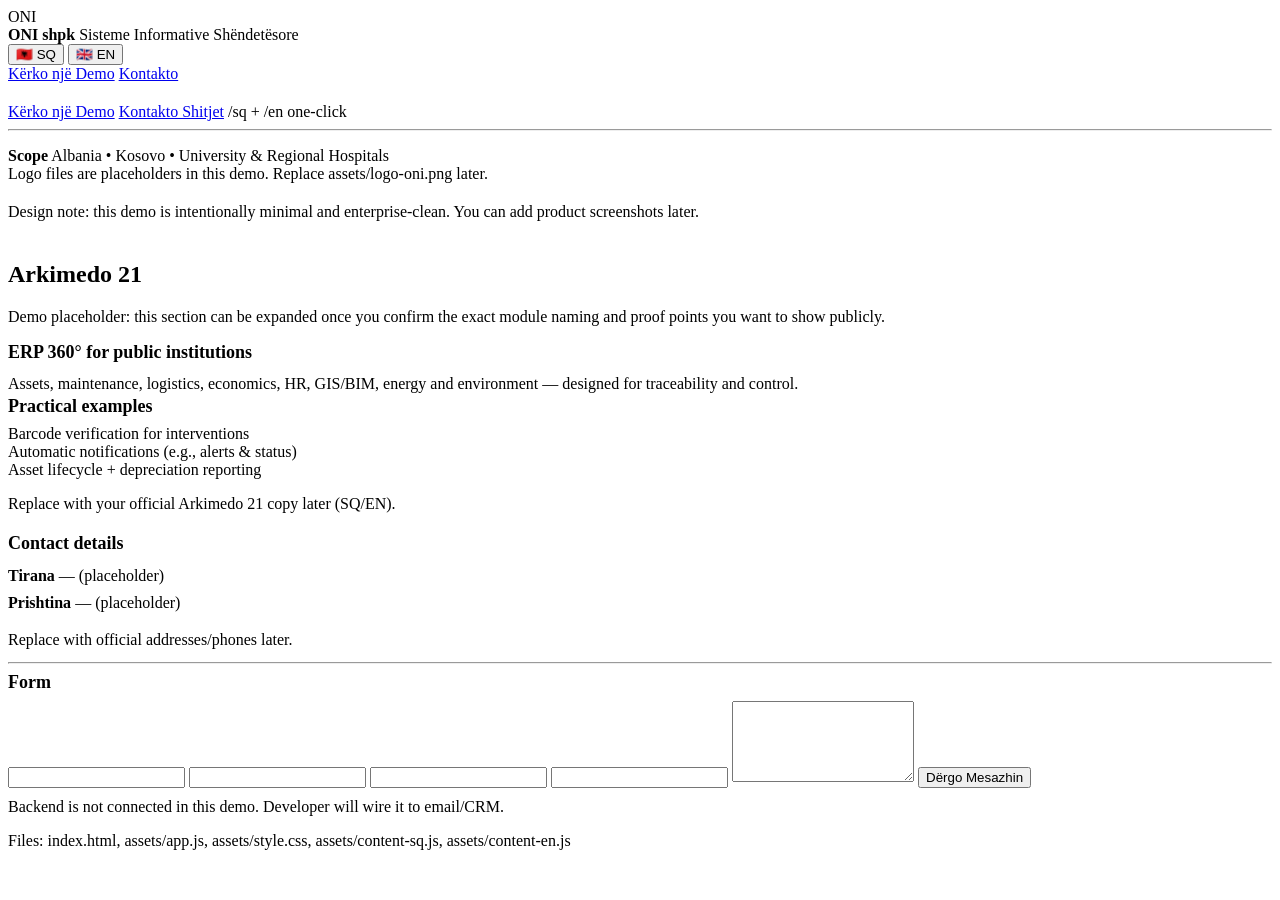
==== index.html @ 38de111d "Add files via upload" ====
<!doctype html>
<html lang="en">
<head>
  <meta charset="utf-8" />
  <meta name="viewport" content="width=device-width,initial-scale=1" />
  <title>ONI shpk — HIS/HMS Platforms (Demo)</title>
  <meta name="description" content="ONI shpk — SIIS & SISP HIS/HMS platforms. Bilingual demo SQ/EN." />
  <link rel="stylesheet" href="./assets/style.css" />
</head>
<body>
  <header class="header">
    <div class="container">
      <div class="nav">
        <div class="brand">
          <div class="logo">ONI</div>
          <div class="brand-title">
            <b>ONI shpk</b>
            <span id="brand-sub">Sisteme Informative Shëndetësore</span>
          </div>
        </div>

        <nav class="menu" id="menu"></nav>

        <div class="actions">
          <div class="toggle" aria-label="Language toggle">
            <button type="button" data-lang="sq" class="active">🇦🇱 SQ</button>
            <button type="button" data-lang="en">🇬🇧 EN</button>
          </div>
          <a class="btn primary" href="#contact" id="btn-demo" data-action="demo">Kërko një Demo</a>
          <a class="btn" href="#contact" id="btn-sales" data-action="sales">Kontakto</a>
        </div>
      </div>
    </div>
  </header>

  <main id="home" class="hero">
    <div class="container">
      <div class="hero-grid">
        <section class="panel hero-left">
          <div class="kicker" id="hero-kicker"></div>
          <h1 id="hero-title"></h1>
          <p class="lead" id="hero-subtitle"></p>
          <div class="hero-cta">
            <a class="btn primary" href="#contact" id="hero-cta1" data-action="demo">Kërko një Demo</a>
            <a class="btn" href="#contact" id="hero-cta2" data-action="sales">Kontakto Shitjet</a>
            <span class="pill"><span class="code">/sq</span> + <span class="code">/en</span> one‑click</span>
          </div>

          <hr class="sep" />

          <h2 id="why-title" style="margin:0 0 8px; font-size:22px"></h2>
          <p id="why-text"></p>
          <div class="list" id="why-bullets"></div>
        </section>

        <aside class="panel hero-right">
          <div class="card">
            <b style="font-size:16px">Scope</b>
            <span>Albania • Kosovo • University & Regional Hospitals</span>
          </div>
          <div class="stat-grid" id="stat-grid"></div>
          <div class="notice">
            Logo files are placeholders in this demo. Replace <span class="code">assets/logo-oni.png</span> later.
          </div>
        </aside>
      </div>
    </div>
  </main>

  <section id="platforms" class="section">
    <div class="container">
      <h2 id="platforms-title"></h2>
      <p class="small">Design note: this demo is intentionally minimal and enterprise‑clean. You can add product screenshots later.</p>
      <div class="grid-3" id="platforms-grid"></div>
    </div>
  </section>

  <section id="implementations" class="section">
    <div class="container">
      <h2 id="impl-title"></h2>
      <p id="impl-text"></p>

      <table class="table">
        <thead><tr id="impl-head"></tr></thead>
        <tbody id="impl-body"></tbody>
      </table>
    </div>
  </section>

  <section id="technology" class="section">
    <div class="container">
      <h2 id="tech-title"></h2>
      <p id="tech-text"></p>
      <div class="kv" id="tech-badges"></div>
    </div>
  </section>

  <section id="services" class="section">
    <div class="container">
      <h2 id="svc-title"></h2>
      <p id="svc-text"></p>
      <div class="grid-2" id="svc-grid"></div>
    </div>
  </section>

  <section id="arkimedo" class="section">
    <div class="container">
      <h2>Arkimedo 21</h2>
      <p class="lead" style="margin-top:0">
        Demo placeholder: this section can be expanded once you confirm the exact module naming and proof points you want to show publicly.
      </p>
      <div class="grid-2">
        <div class="card">
          <h3 style="margin:0 0 8px; font-size:18px">ERP 360° for public institutions</h3>
          <div style="color:var(--muted); line-height:1.6">
            Assets, maintenance, logistics, economics, HR, GIS/BIM, energy and environment — designed for traceability and control.
          </div>
        </div>
        <div class="card">
          <h3 style="margin:0 0 8px; font-size:18px">Practical examples</h3>
          <div class="list">
            <div class="li"><div class="dot"></div><div>Barcode verification for interventions</div></div>
            <div class="li"><div class="dot"></div><div>Automatic notifications (e.g., alerts & status)</div></div>
            <div class="li"><div class="dot"></div><div>Asset lifecycle + depreciation reporting</div></div>
          </div>
        </div>
      </div>
      <p class="small">Replace with your official Arkimedo 21 copy later (SQ/EN).</p>
    </div>
  </section>

  <section id="insights" class="section">
    <div class="container">
      <h2 id="ins-title"></h2>
      <p id="ins-text"></p>
      <div class="grid-2" id="ins-grid"></div>
    </div>
  </section>

  <section id="contact" class="section">
    <div class="container">
      <h2 id="ct-title"></h2>
      <p id="ct-text"></p>

      <div class="grid-2">
        <div class="card">
          <h3 style="margin:0 0 8px; font-size:18px">Contact details</h3>
          <div style="color:var(--muted); line-height:1.7">
            <div><b>Tirana</b> — (placeholder)</div>
            <div><b>Prishtina</b> — (placeholder)</div>
            <div style="margin-top:10px" class="small">
              Replace with official addresses/phones later.
            </div>
          </div>
          <hr class="sep" />
          <div class="notice" id="ct-note"></div>
        </div>

        <div class="card">
          <h3 style="margin:0 0 8px; font-size:18px">Form</h3>
          <form id="contact-form" class="list">
            <input class="btn" id="f-name" style="justify-content:flex-start" required />
            <input class="btn" id="f-org" style="justify-content:flex-start" />
            <input class="btn" id="f-email" type="email" style="justify-content:flex-start" required />
            <input class="btn" id="f-phone" style="justify-content:flex-start" />
            <textarea class="btn" id="f-msg" rows="5" style="justify-content:flex-start; resize:vertical" required></textarea>
            <button class="btn primary" id="f-send" type="submit">Dërgo Mesazhin</button>
          </form>
          <p class="small" style="margin-top:10px">
            Backend is not connected in this demo. Developer will wire it to email/CRM.
          </p>
        </div>
      </div>
    </div>
  </section>

  <footer class="footer">
    <div class="container">
      <div id="footer-line1"></div>
      <div class="small" id="footer-line2"></div>
      <div class="small" style="margin-top:10px">
        Files: <span class="code">index.html</span>, <span class="code">assets/app.js</span>, <span class="code">assets/style.css</span>, <span class="code">assets/content-sq.js</span>, <span class="code">assets/content-en.js</span>
      </div>
    </div>
  </footer>

  <div id="toast" style="display:none; position:fixed; left:50%; bottom:22px; transform:translateX(-50%);
    padding:10px 14px; border-radius:14px; border:1px solid var(--line);
    background: rgba(6,10,20,.75); color:var(--text); box-shadow: var(--shadow);">
  </div>

  <script src="./assets/content-sq.js"></script>
  <script src="./assets/content-en.js"></script>
  <script src="./assets/app.js"></script>
</body>
</html>
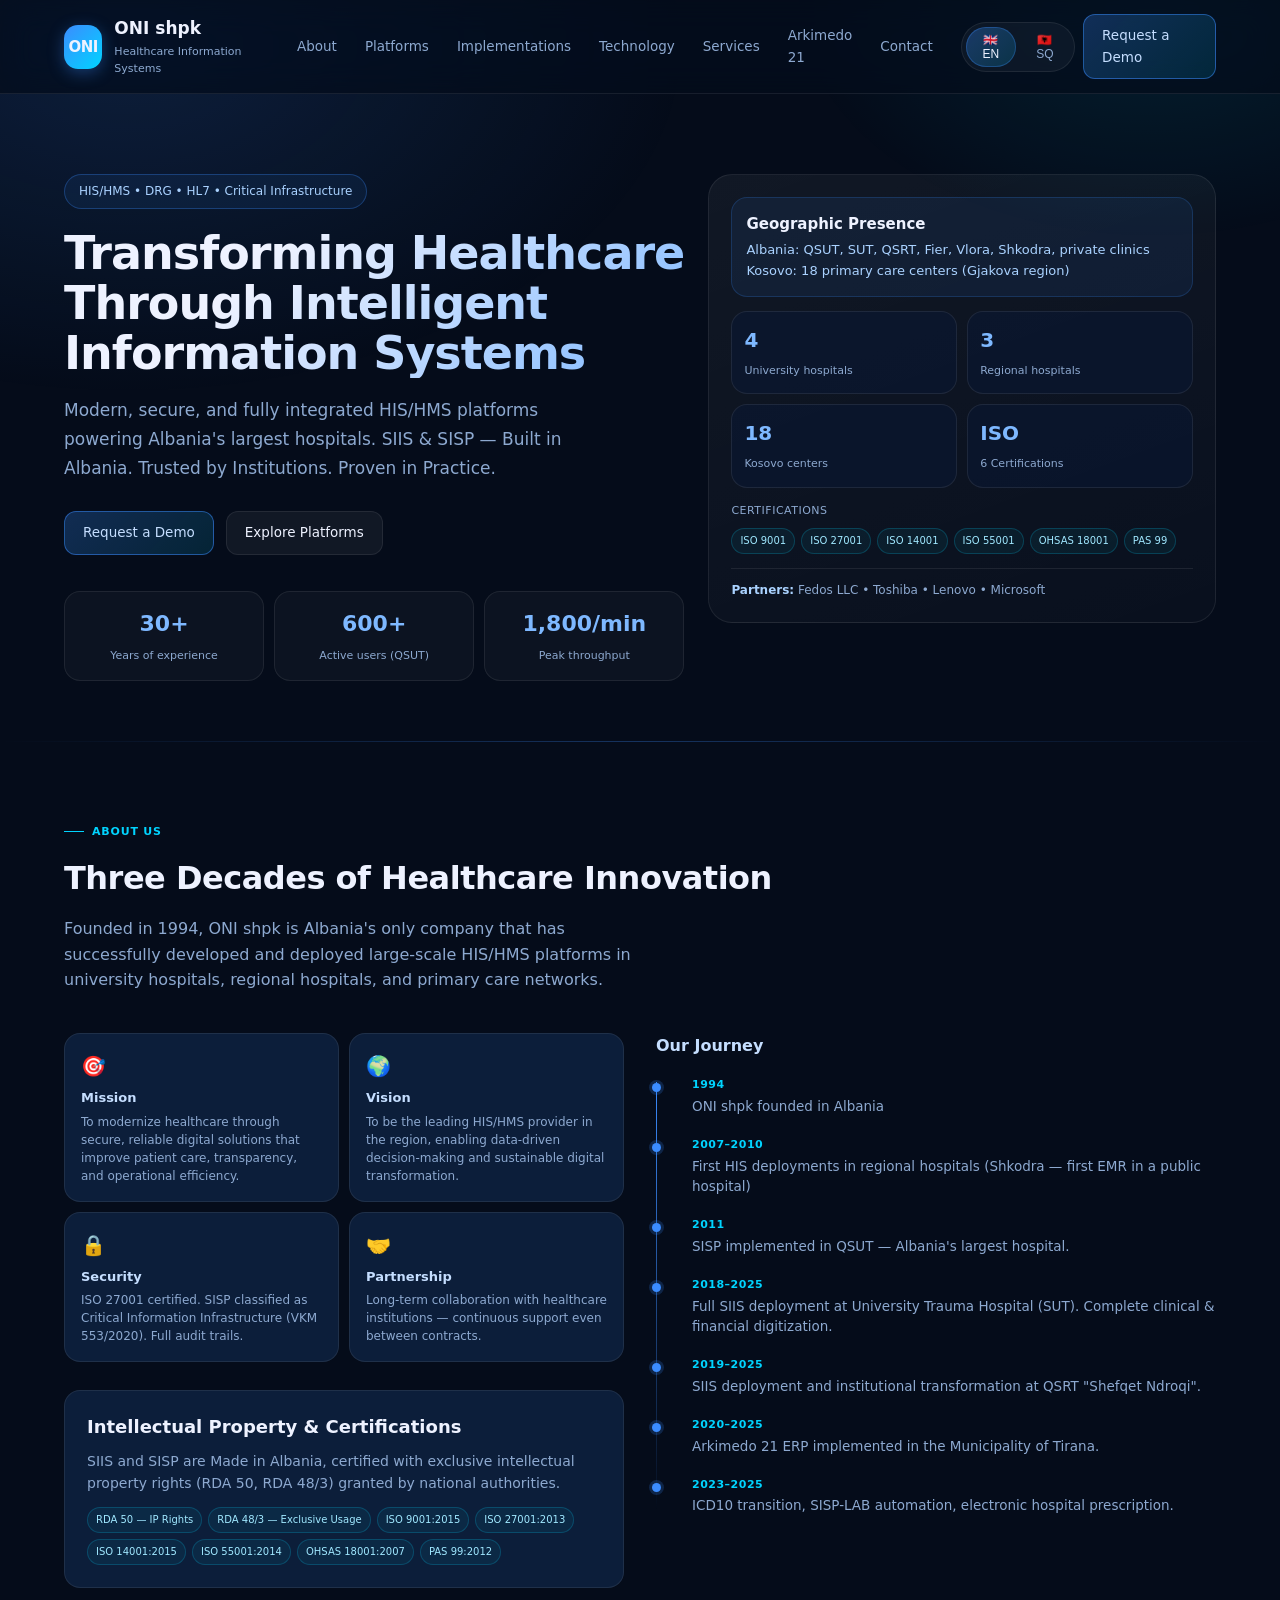
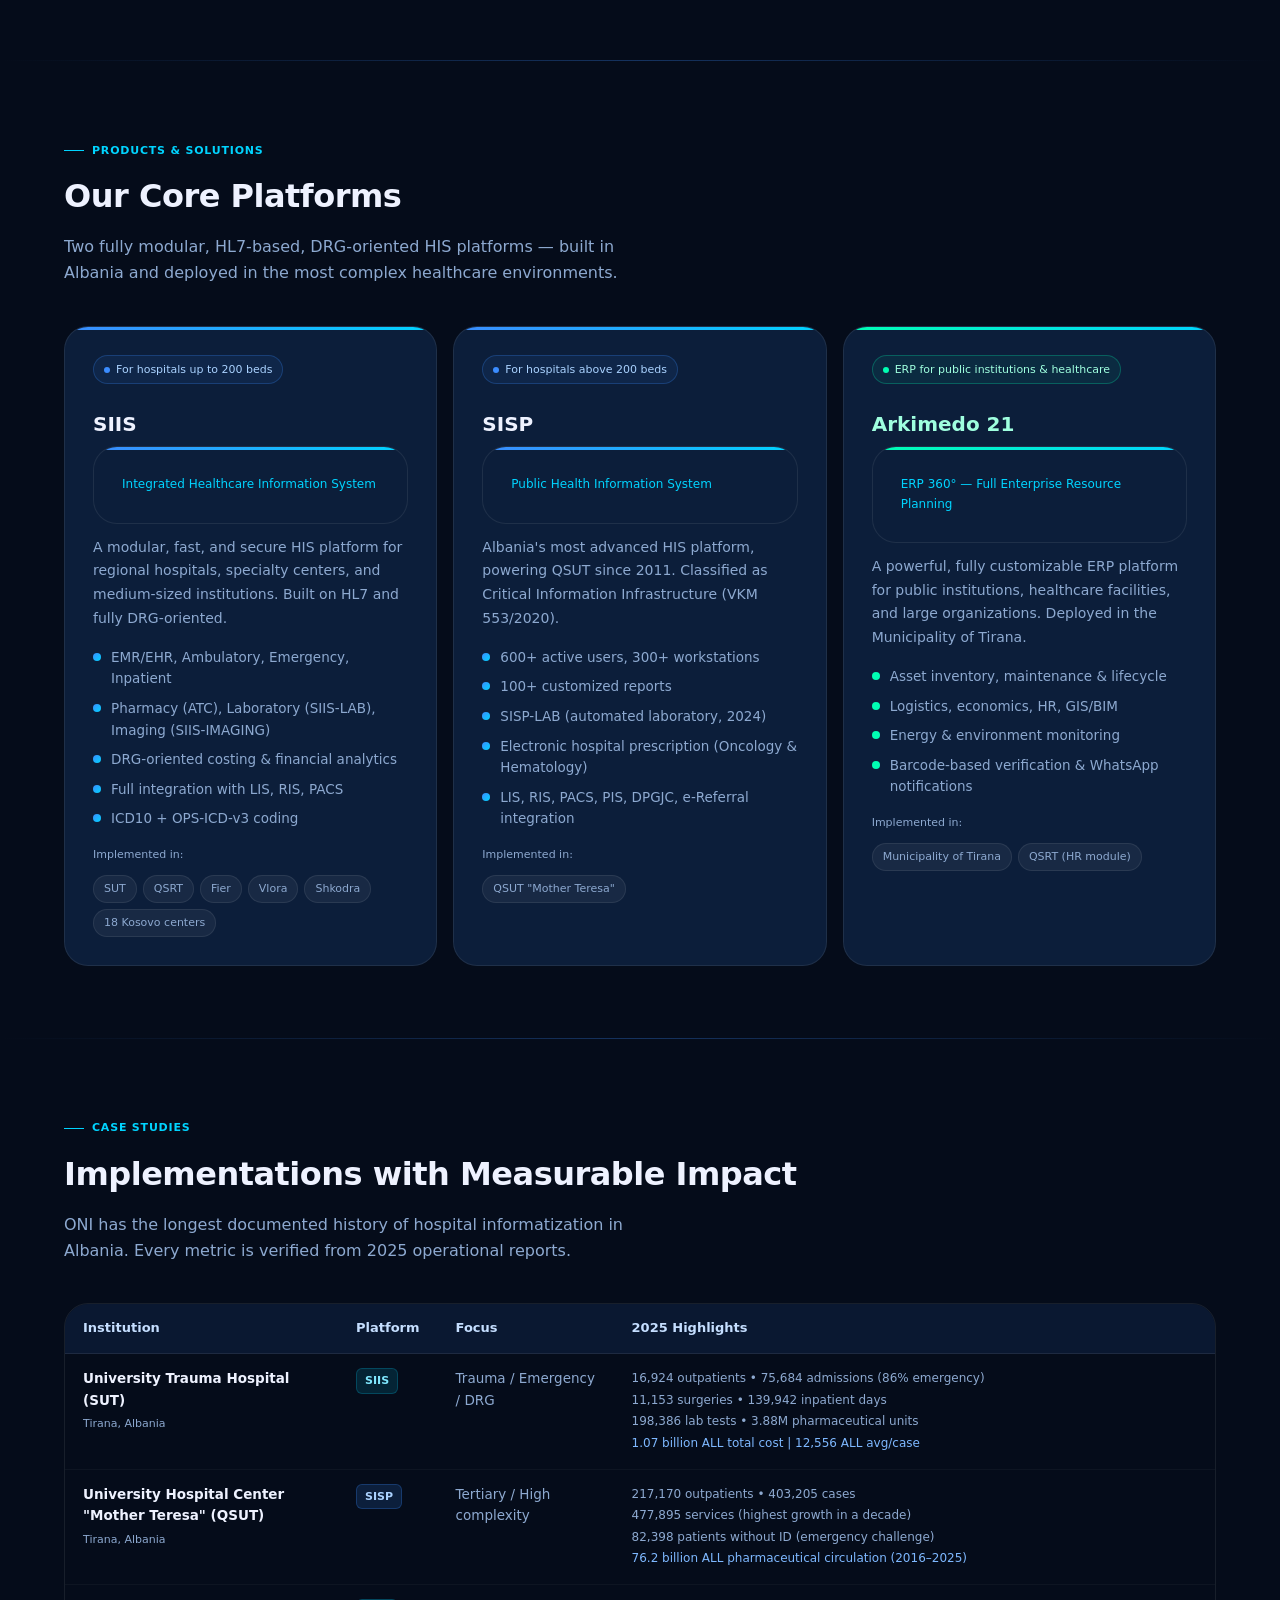
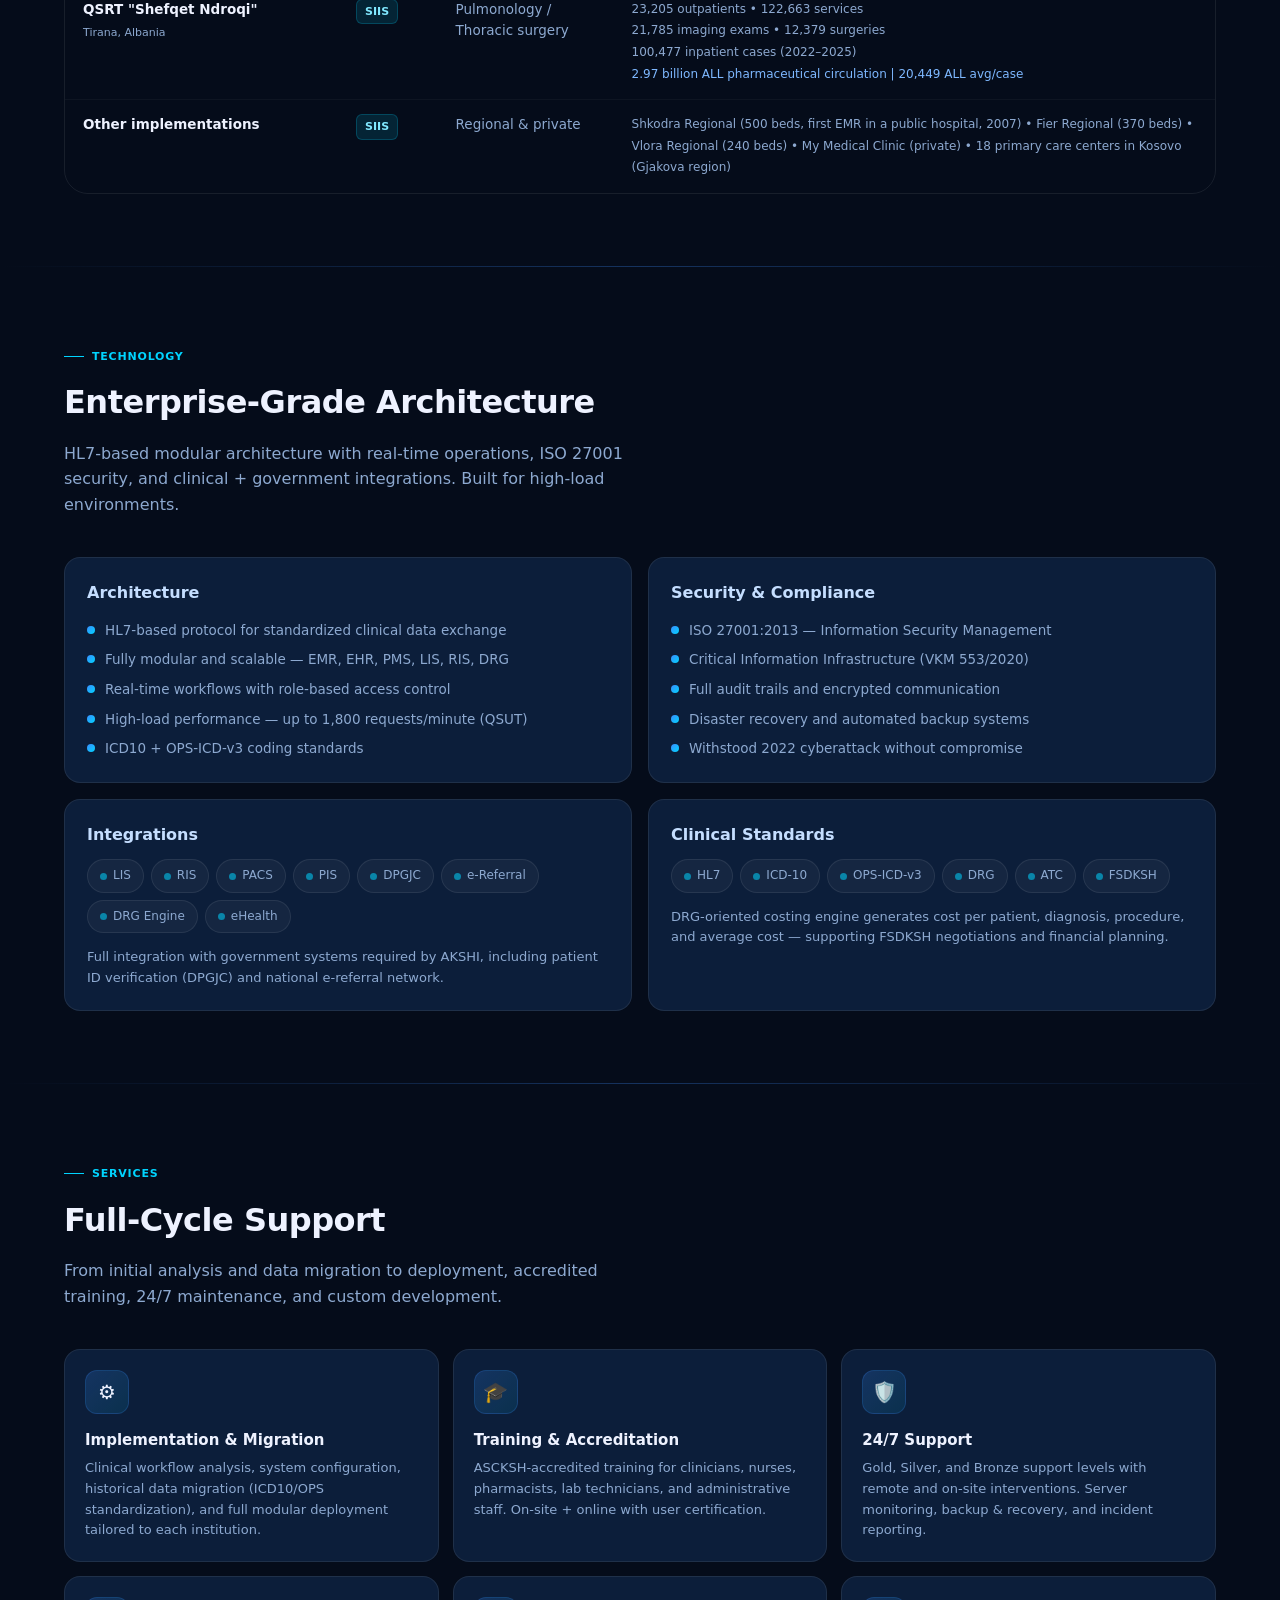
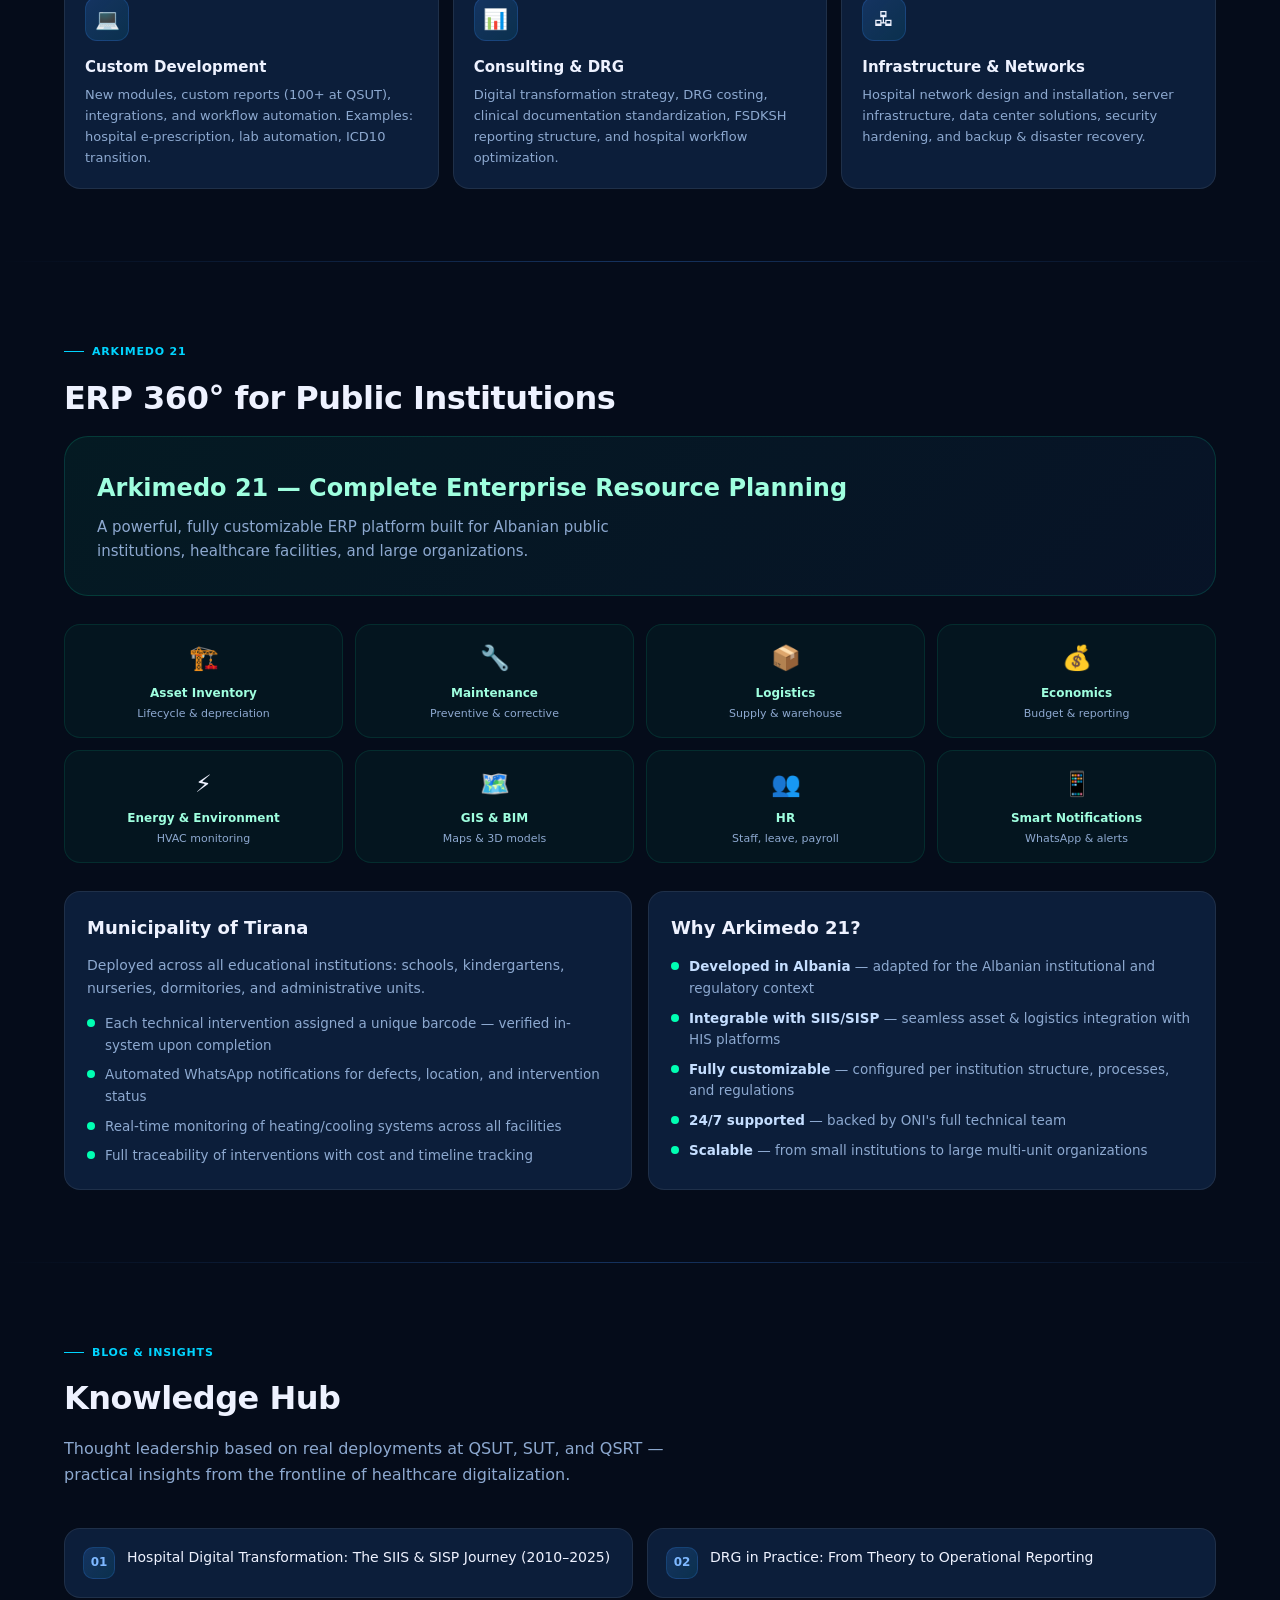
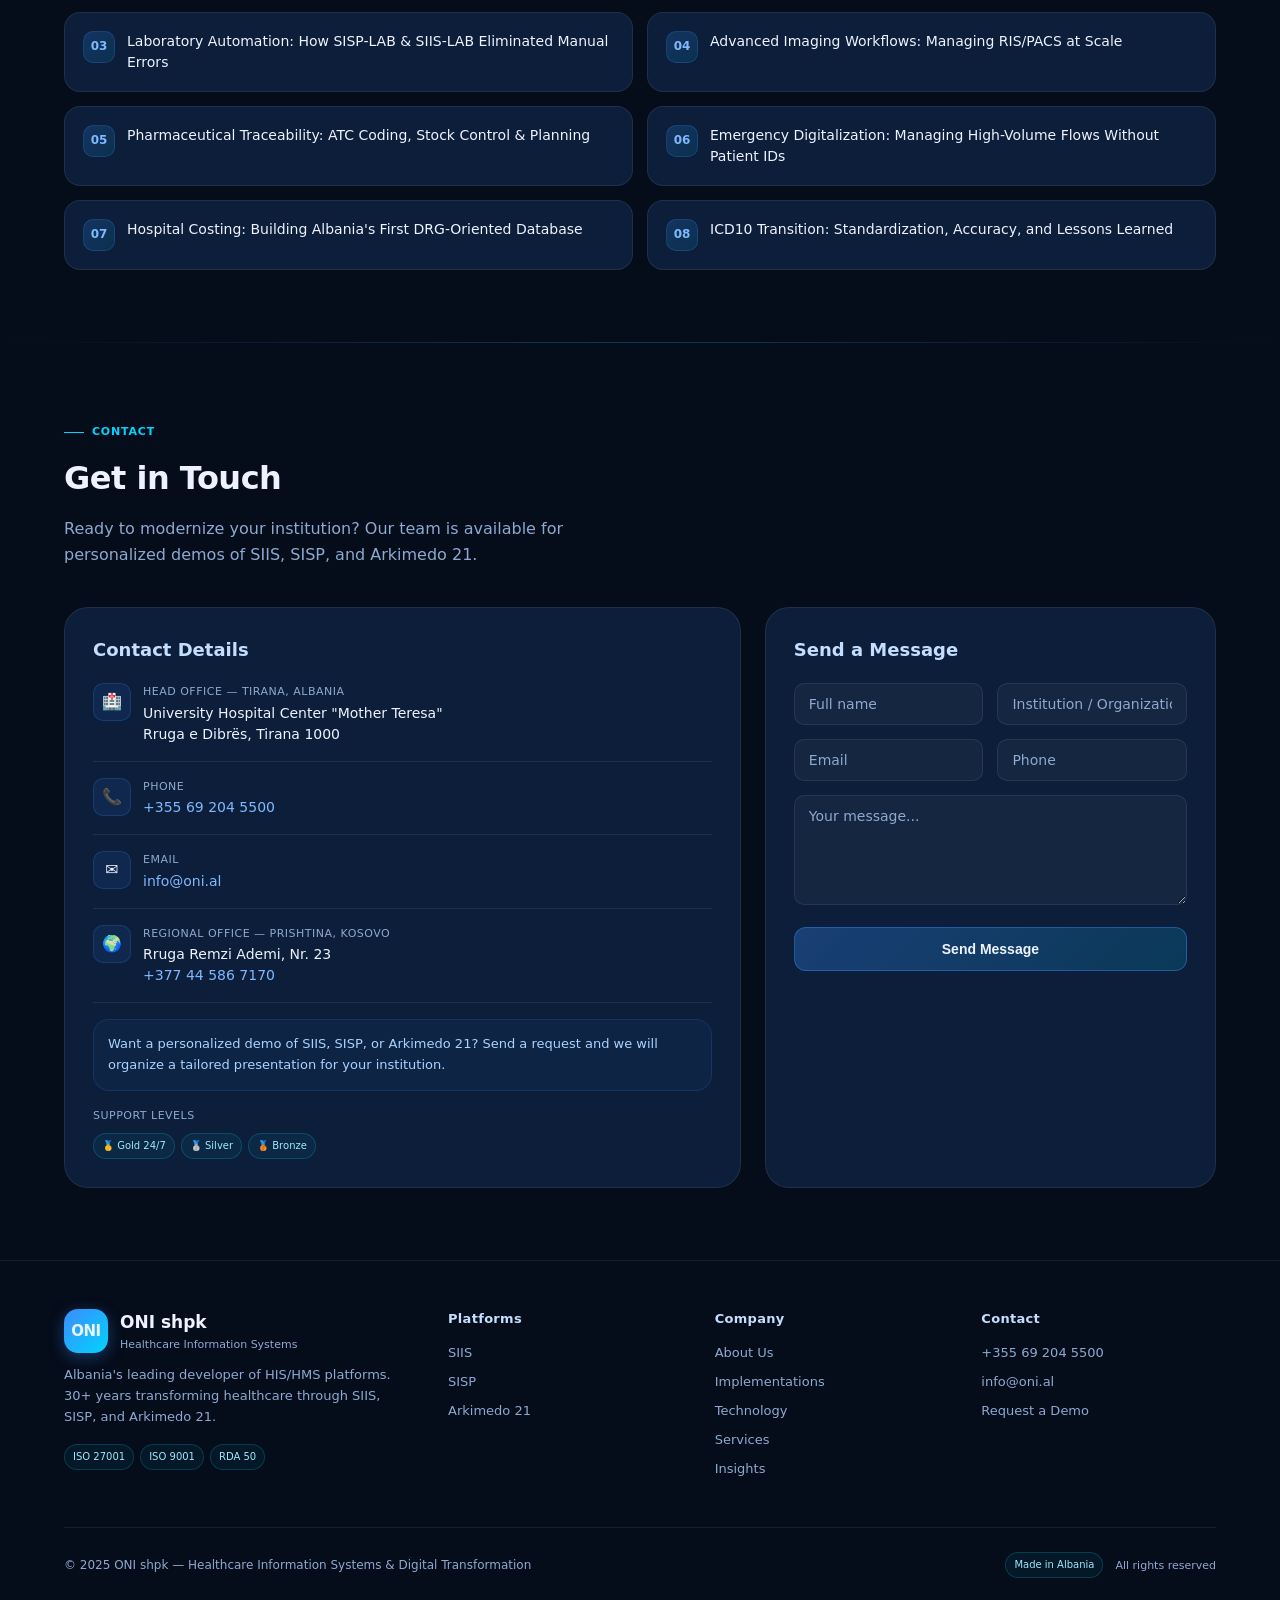
==== commit 340e653b: "Complete website rebuild — professional ONI shpk HIS/HMS site (bilingual SQ/EN)" ====
--- a/index.html
+++ b/index.html
@@ -1,196 +1,1113 @@
-<!doctype html>
+<!DOCTYPE html>
 <html lang="en">
 <head>
-  <meta charset="utf-8" />
-  <meta name="viewport" content="width=device-width,initial-scale=1" />
-  <title>ONI shpk — HIS/HMS Platforms (Demo)</title>
-  <meta name="description" content="ONI shpk — SIIS & SISP HIS/HMS platforms. Bilingual demo SQ/EN." />
-  <link rel="stylesheet" href="./assets/style.css" />
+<meta charset="UTF-8">
+<meta name="viewport" content="width=device-width, initial-scale=1.0">
+<title>ONI shpk — Healthcare Information Systems</title>
+<meta name="description" content="ONI shpk — Albania's leading HIS/HMS provider. SIIS, SISP, Arkimedo 21. 30+ years transforming healthcare.">
+<style>
+:root{--bg:#050c1a;--panel:#091629;--card:#0c1e3a;--card2:#0e2244;--text:#eef2ff;--muted:#8da9d0;--brand:#3b8cff;--brand2:#00d4ff;--accent:#00ffb3;--line:rgba(255,255,255,.08);--shadow:0 8px 32px rgba(0,0,0,.5);--r:16px;--r2:24px;--max:1200px}
+*{box-sizing:border-box;margin:0;padding:0}
+html{scroll-behavior:smooth}
+body{font-family:system-ui,-apple-system,'Segoe UI',Roboto,sans-serif;color:var(--text);background:var(--bg);line-height:1.6;overflow-x:hidden}
+body::before{content:'';position:fixed;top:0;left:0;width:100%;height:100%;background:radial-gradient(ellipse 800px 500px at 10% 5%,rgba(59,140,255,.15),transparent 70%),radial-gradient(ellipse 600px 400px at 90% 0%,rgba(0,212,255,.10),transparent 60%);pointer-events:none;z-index:0}
+a{color:inherit;text-decoration:none}
+img{max-width:100%}
+.container{max-width:var(--max);margin:0 auto;padding:0 24px;position:relative;z-index:1}
+
+/* NAV */
+nav.navbar{position:sticky;top:0;z-index:100;backdrop-filter:blur(16px) saturate(1.5);background:rgba(5,12,26,.75);border-bottom:1px solid var(--line)}
+.nav-inner{display:flex;align-items:center;justify-content:space-between;padding:14px 0;gap:16px}
+.brand{display:flex;align-items:center;gap:12px;text-decoration:none}
+.brand-logo{width:44px;height:44px;border-radius:14px;background:linear-gradient(135deg,#3b8cff,#00d4ff);display:flex;align-items:center;justify-content:center;font-weight:900;font-size:15px;letter-spacing:-0.5px;box-shadow:0 4px 16px rgba(59,140,255,.35)}
+.brand-name{font-weight:700;font-size:17px}
+.brand-sub{font-size:11px;color:var(--muted);display:block}
+.nav-links{display:flex;align-items:center;gap:4px}
+.nav-links a{padding:8px 12px;border-radius:10px;color:var(--muted);font-size:13.5px;transition:all .2s}
+.nav-links a:hover{color:var(--text);background:rgba(255,255,255,.06)}
+.nav-actions{display:flex;align-items:center;gap:8px}
+.lang-toggle{display:flex;background:rgba(255,255,255,.04);border:1px solid var(--line);border-radius:999px;padding:4px;gap:4px}
+.lang-toggle button{border:none;cursor:pointer;border-radius:999px;padding:6px 12px;font-size:12px;color:var(--muted);background:transparent;transition:all .2s}
+.lang-toggle button.active{color:var(--text);background:linear-gradient(135deg,rgba(59,140,255,.3),rgba(0,212,255,.15));box-shadow:inset 0 0 0 1px rgba(59,140,255,.3)}
+.btn{display:inline-flex;align-items:center;gap:8px;padding:10px 18px;border-radius:12px;font-size:13.5px;border:1px solid var(--line);background:rgba(255,255,255,.05);color:var(--text);cursor:pointer;transition:all .2s;text-decoration:none}
+.btn:hover{background:rgba(255,255,255,.09);border-color:rgba(59,140,255,.35)}
+.btn-primary{background:linear-gradient(135deg,rgba(59,140,255,.25),rgba(0,212,255,.12));border-color:rgba(59,140,255,.5);color:#c5deff}
+.btn-primary:hover{background:linear-gradient(135deg,rgba(59,140,255,.38),rgba(0,212,255,.20));border-color:rgba(59,140,255,.7)}
+.hamburger{display:none;flex-direction:column;gap:5px;cursor:pointer;padding:8px;background:none;border:1px solid var(--line);border-radius:10px}
+.hamburger span{width:20px;height:2px;background:var(--muted);display:block;transition:.3s}
+
+/* HERO */
+.hero{padding:80px 0 60px;position:relative}
+.hero-grid{display:grid;grid-template-columns:1.1fr .9fr;gap:24px;align-items:start}
+.hero-badge{display:inline-flex;align-items:center;gap:8px;padding:7px 14px;border-radius:999px;border:1px solid rgba(59,140,255,.3);background:rgba(59,140,255,.08);color:#aad2ff;font-size:12px;margin-bottom:20px}
+.hero-badge .dot{width:6px;height:6px;border-radius:50%;background:var(--brand2);animation:pulse 2s infinite}
+@keyframes pulse{0%,100%{opacity:1;transform:scale(1)}50%{opacity:.5;transform:scale(.8)}}
+h1.hero-title{font-size:46px;line-height:1.08;font-weight:800;letter-spacing:-1px;margin-bottom:18px;background:linear-gradient(135deg,#eef2ff 30%,#7eb8ff);-webkit-background-clip:text;-webkit-text-fill-color:transparent;background-clip:text}
+.hero-lead{font-size:17px;color:var(--muted);line-height:1.7;margin-bottom:28px;max-width:540px}
+.hero-ctas{display:flex;gap:12px;flex-wrap:wrap;margin-bottom:36px}
+.hero-stats{display:grid;grid-template-columns:repeat(3,1fr);gap:10px}
+.hero-stat{background:rgba(255,255,255,.03);border:1px solid var(--line);border-radius:var(--r);padding:14px;text-align:center}
+.hero-stat .val{font-size:22px;font-weight:700;color:#7eb8ff;display:block}
+.hero-stat .lbl{font-size:11px;color:var(--muted)}
+.hero-panel{background:linear-gradient(160deg,rgba(255,255,255,.05),rgba(255,255,255,.02));border:1px solid var(--line);border-radius:var(--r2);padding:22px;display:flex;flex-direction:column;gap:14px}
+.panel-scope{background:rgba(59,140,255,.08);border:1px solid rgba(59,140,255,.2);border-radius:var(--r);padding:14px;font-size:13px;color:#aad2ff}
+.panel-scope strong{display:block;font-size:15px;color:var(--text);margin-bottom:4px}
+.stat-grid{display:grid;grid-template-columns:1fr 1fr;gap:10px}
+.stat-card{background:rgba(10,24,50,.6);border:1px solid var(--line);border-radius:var(--r);padding:12px}
+.stat-card .k{font-size:20px;font-weight:700;color:#7eb8ff;display:block}
+.stat-card .v{font-size:11px;color:var(--muted)}
+.iso-badges{display:flex;flex-wrap:wrap;gap:6px}
+.iso-badge{font-size:10px;padding:4px 8px;border-radius:999px;border:1px solid rgba(0,212,255,.2);background:rgba(0,212,255,.06);color:#a0e8ff}
+
+/* SECTIONS */
+section{padding:72px 0;position:relative;z-index:1}
+section+section{border-top:1px solid var(--line)}
+.section-label{display:inline-flex;align-items:center;gap:8px;font-size:11px;font-weight:600;letter-spacing:.8px;text-transform:uppercase;color:var(--brand2);margin-bottom:12px}
+.section-label::before{content:'';width:20px;height:1px;background:var(--brand2)}
+h2.section-title{font-size:32px;font-weight:700;letter-spacing:-.5px;margin-bottom:12px}
+h2.section-title span{background:linear-gradient(135deg,#7eb8ff,#00d4ff);-webkit-background-clip:text;-webkit-text-fill-color:transparent;background-clip:text}
+.section-desc{color:var(--muted);font-size:16px;max-width:600px;margin-bottom:40px}
+
+/* CARDS */
+.card{background:var(--card);border:1px solid var(--line);border-radius:var(--r);padding:22px;transition:border-color .2s,transform .2s}
+.card:hover{border-color:rgba(59,140,255,.3);transform:translateY(-2px)}
+.card h3{font-size:18px;font-weight:600;margin-bottom:8px}
+.card p{color:var(--muted);font-size:14px;line-height:1.6}
+.card-tag{display:inline-flex;align-items:center;gap:6px;padding:5px 10px;border-radius:999px;font-size:11px;border:1px solid rgba(59,140,255,.25);background:rgba(59,140,255,.08);color:#aad2ff;margin-bottom:12px}
+.card-tag .i{width:6px;height:6px;border-radius:50%;background:var(--brand)}
+.bullet-list{display:flex;flex-direction:column;gap:8px;margin-top:14px}
+.bullet-item{display:flex;align-items:flex-start;gap:10px;font-size:13.5px;color:var(--muted)}
+.bullet-dot{width:8px;height:8px;border-radius:50%;background:linear-gradient(135deg,var(--brand),var(--brand2));margin-top:6px;flex-shrink:0}
+
+/* GRIDS */
+.grid-3{display:grid;grid-template-columns:repeat(3,1fr);gap:16px}
+.grid-2{display:grid;grid-template-columns:repeat(2,1fr);gap:16px}
+
+/* PLATFORMS */
+.platform-card{background:var(--card);border:1px solid var(--line);border-radius:var(--r2);padding:28px;transition:all .25s;position:relative;overflow:hidden}
+.platform-card::before{content:'';position:absolute;top:0;left:0;right:0;height:3px;background:linear-gradient(90deg,var(--brand),var(--brand2))}
+.platform-card:hover{border-color:rgba(59,140,255,.3);box-shadow:0 16px 48px rgba(0,0,0,.4)}
+.platform-card h3{font-size:20px;font-weight:700;margin:12px 0 6px}
+.platform-card .size{font-size:12px;color:var(--brand2);font-weight:500;margin-bottom:12px}
+.platform-card .desc{color:var(--muted);font-size:14px;line-height:1.7;margin-bottom:16px}
+.module-pills{display:flex;flex-wrap:wrap;gap:6px;margin-top:12px}
+.pill{font-size:11px;padding:4px 10px;border-radius:999px;background:rgba(255,255,255,.05);border:1px solid var(--line);color:var(--muted)}
+
+/* TABLE */
+.impl-table-wrap{overflow-x:auto;border-radius:var(--r2);border:1px solid var(--line)}
+table.impl-table{width:100%;border-collapse:collapse}
+table.impl-table th{background:rgba(59,140,255,.1);color:#c5deff;font-size:13px;font-weight:600;padding:14px 18px;text-align:left;border-bottom:1px solid var(--line)}
+table.impl-table td{padding:14px 18px;font-size:13.5px;border-bottom:1px solid rgba(255,255,255,.04);color:var(--muted);vertical-align:top}
+table.impl-table td:first-child{color:var(--text);font-weight:500}
+table.impl-table tr:last-child td{border-bottom:none}
+table.impl-table tr:hover td{background:rgba(59,140,255,.04)}
+.tag-siis{display:inline-flex;padding:3px 8px;border-radius:6px;font-size:11px;font-weight:600;background:rgba(0,212,255,.12);color:#80e8ff;border:1px solid rgba(0,212,255,.2)}
+.tag-sisp{display:inline-flex;padding:3px 8px;border-radius:6px;font-size:11px;font-weight:600;background:rgba(59,140,255,.15);color:#aad2ff;border:1px solid rgba(59,140,255,.25)}
+
+/* TECH */
+.tech-grid{display:grid;grid-template-columns:repeat(2,1fr);gap:16px}
+.tech-card{background:var(--card);border:1px solid var(--line);border-radius:var(--r);padding:22px}
+.tech-card h3{font-size:16px;font-weight:600;margin-bottom:12px;color:#c5deff}
+.badge-list{display:flex;flex-wrap:wrap;gap:7px}
+.badge{display:inline-flex;align-items:center;gap:6px;padding:6px 12px;border-radius:999px;border:1px solid var(--line);background:rgba(255,255,255,.04);color:var(--muted);font-size:12px}
+.badge .di{width:7px;height:7px;border-radius:50%;background:rgba(0,212,255,.55)}
+
+/* SERVICES */
+.svc-grid{display:grid;grid-template-columns:repeat(3,1fr);gap:14px}
+.svc-card{background:var(--card);border:1px solid var(--line);border-radius:var(--r);padding:20px;transition:all .2s}
+.svc-card:hover{border-color:rgba(59,140,255,.3);background:var(--card2)}
+.svc-icon{width:44px;height:44px;border-radius:12px;background:linear-gradient(135deg,rgba(59,140,255,.2),rgba(0,212,255,.1));border:1px solid rgba(59,140,255,.2);display:flex;align-items:center;justify-content:center;font-size:20px;margin-bottom:14px}
+.svc-card h3{font-size:15px;font-weight:600;margin-bottom:6px}
+.svc-card p{font-size:13px;color:var(--muted);line-height:1.6}
+
+/* ARKIMEDO */
+.ark-hero{background:linear-gradient(135deg,rgba(0,255,179,.06),rgba(59,140,255,.06));border:1px solid rgba(0,255,179,.15);border-radius:var(--r2);padding:32px;margin-bottom:28px}
+.ark-hero h3{font-size:24px;font-weight:700;margin-bottom:8px;color:#9fffdf}
+.ark-hero p{color:var(--muted);font-size:15px;max-width:600px}
+.ark-modules{display:grid;grid-template-columns:repeat(4,1fr);gap:12px}
+.ark-mod{background:rgba(0,255,179,.04);border:1px solid rgba(0,255,179,.1);border-radius:var(--r);padding:14px;text-align:center}
+.ark-mod .icon{font-size:24px;margin-bottom:6px;display:block}
+.ark-mod .name{font-size:12px;font-weight:600;color:#9fffdf}
+.ark-mod .sub{font-size:11px;color:var(--muted);margin-top:2px}
+
+/* INSIGHTS */
+.insights-grid{display:grid;grid-template-columns:repeat(2,1fr);gap:14px}
+.insight-card{background:var(--card);border:1px solid var(--line);border-radius:var(--r);padding:18px;display:flex;align-items:flex-start;gap:12px;transition:all .2s}
+.insight-card:hover{border-color:rgba(59,140,255,.3);transform:translateY(-1px)}
+.insight-num{width:32px;height:32px;border-radius:10px;background:linear-gradient(135deg,rgba(59,140,255,.2),rgba(0,212,255,.1));border:1px solid rgba(59,140,255,.2);display:flex;align-items:center;justify-content:center;font-size:12px;font-weight:700;color:#7eb8ff;flex-shrink:0}
+.insight-title{font-size:14px;font-weight:500;line-height:1.5}
+
+/* CONTACT */
+.contact-grid{display:grid;grid-template-columns:1.2fr .8fr;gap:24px}
+.contact-info{background:var(--card);border:1px solid var(--line);border-radius:var(--r2);padding:28px}
+.contact-info h3{font-size:18px;font-weight:600;margin-bottom:18px;color:#c5deff}
+.contact-row{display:flex;align-items:flex-start;gap:12px;margin-bottom:16px;padding-bottom:16px;border-bottom:1px solid var(--line)}
+.contact-row:last-of-type{border-bottom:none;margin-bottom:0;padding-bottom:0}
+.contact-icon{width:38px;height:38px;border-radius:10px;background:rgba(59,140,255,.1);border:1px solid rgba(59,140,255,.2);display:flex;align-items:center;justify-content:center;font-size:16px;flex-shrink:0}
+.contact-label{font-size:11px;color:var(--muted);text-transform:uppercase;letter-spacing:.5px;margin-bottom:2px}
+.contact-val{font-size:14px;line-height:1.5}
+.contact-form-wrap{background:var(--card);border:1px solid var(--line);border-radius:var(--r2);padding:28px}
+.contact-form-wrap h3{font-size:18px;font-weight:600;margin-bottom:18px;color:#c5deff}
+.form-group{margin-bottom:14px}
+.form-group input,.form-group textarea{width:100%;background:rgba(255,255,255,.04);border:1px solid var(--line);border-radius:10px;padding:12px 14px;color:var(--text);font-size:14px;font-family:inherit;outline:none;transition:border-color .2s}
+.form-group input:focus,.form-group textarea:focus{border-color:rgba(59,140,255,.5)}
+.form-group input::placeholder,.form-group textarea::placeholder{color:var(--muted)}
+.form-group textarea{resize:vertical;min-height:110px}
+.form-grid{display:grid;grid-template-columns:1fr 1fr;gap:14px}
+.form-submit{width:100%;padding:13px;border:none;border-radius:12px;background:linear-gradient(135deg,rgba(59,140,255,.3),rgba(0,212,255,.15));border:1px solid rgba(59,140,255,.4);color:var(--text);font-size:14px;font-weight:600;cursor:pointer;transition:all .2s}
+.form-submit:hover{background:linear-gradient(135deg,rgba(59,140,255,.45),rgba(0,212,255,.25))}
+
+/* FOOTER */
+footer{padding:48px 0 32px;border-top:1px solid var(--line)}
+.footer-grid{display:grid;grid-template-columns:1.5fr 1fr 1fr 1fr;gap:32px;margin-bottom:40px}
+.footer-brand p{color:var(--muted);font-size:13px;margin:12px 0 16px;line-height:1.6}
+.footer-col h4{font-size:13px;font-weight:600;color:#c5deff;margin-bottom:14px;letter-spacing:.3px}
+.footer-col a{display:block;font-size:13px;color:var(--muted);margin-bottom:8px;transition:color .2s}
+.footer-col a:hover{color:var(--text)}
+.footer-bottom{display:flex;align-items:center;justify-content:space-between;padding-top:24px;border-top:1px solid var(--line);font-size:12px;color:var(--muted)}
+.cert-strip{display:flex;flex-wrap:wrap;gap:6px;margin-top:12px}
+
+/* ABOUT */
+.about-grid{display:grid;grid-template-columns:1fr 1fr;gap:32px;align-items:start}
+.timeline{position:relative;padding-left:20px}
+.timeline::before{content:'';position:absolute;left:0;top:6px;bottom:6px;width:1px;background:linear-gradient(to bottom,var(--brand),transparent)}
+.tl-item{position:relative;margin-bottom:20px;padding-left:16px}
+.tl-item::before{content:'';position:absolute;left:-24px;top:7px;width:9px;height:9px;border-radius:50%;background:var(--brand);box-shadow:0 0 0 3px rgba(59,140,255,.2)}
+.tl-year{font-size:11px;font-weight:700;color:var(--brand2);letter-spacing:.5px}
+.tl-text{font-size:13.5px;color:var(--muted);line-height:1.5;margin-top:2px}
+.values-grid{display:grid;grid-template-columns:1fr 1fr;gap:10px}
+.value-card{background:var(--card);border:1px solid var(--line);border-radius:var(--r);padding:16px}
+.value-card .vi{font-size:20px;margin-bottom:6px;display:block}
+.value-card h4{font-size:13px;font-weight:600;color:#c5deff;margin-bottom:4px}
+.value-card p{font-size:12px;color:var(--muted);line-height:1.5}
+
+/* DIVIDER */
+.gradient-divider{height:1px;background:linear-gradient(90deg,transparent,rgba(59,140,255,.3),transparent);margin:0}
+
+/* TOAST */
+#toast{position:fixed;bottom:24px;left:50%;transform:translateX(-50%);background:rgba(9,22,41,.9);border:1px solid rgba(59,140,255,.3);border-radius:12px;padding:12px 20px;color:var(--text);font-size:14px;display:none;z-index:999;backdrop-filter:blur(8px)}
+
+/* RESPONSIVE */
+@media(max-width:1024px){
+  .nav-links{display:none}
+  .hamburger{display:flex}
+  .nav-links.open{display:flex;flex-direction:column;position:absolute;top:100%;left:0;right:0;background:rgba(5,12,26,.95);padding:16px 24px;gap:4px;border-bottom:1px solid var(--line)}
+  .hero-grid{grid-template-columns:1fr}
+  .grid-3{grid-template-columns:1fr 1fr}
+  .svc-grid{grid-template-columns:1fr 1fr}
+  .ark-modules{grid-template-columns:repeat(2,1fr)}
+  .footer-grid{grid-template-columns:1fr 1fr}
+  .contact-grid{grid-template-columns:1fr}
+}
+@media(max-width:768px){
+  h1.hero-title{font-size:32px}
+  h2.section-title{font-size:26px}
+  .grid-3,.grid-2{grid-template-columns:1fr}
+  .svc-grid{grid-template-columns:1fr}
+  .hero-stats{grid-template-columns:1fr 1fr}
+  .about-grid{grid-template-columns:1fr}
+  .tech-grid{grid-template-columns:1fr}
+  .insights-grid{grid-template-columns:1fr}
+  .footer-grid{grid-template-columns:1fr}
+  .form-grid{grid-template-columns:1fr}
+  .footer-bottom{flex-direction:column;gap:8px;text-align:center}
+  .ark-modules{grid-template-columns:1fr 1fr}
+}
+</style>
 </head>
 <body>
-  <header class="header">
-    <div class="container">
-      <div class="nav">
-        <div class="brand">
-          <div class="logo">ONI</div>
-          <div class="brand-title">
-            <b>ONI shpk</b>
-            <span id="brand-sub">Sisteme Informative Shëndetësore</span>
+<!-- NAV -->
+<nav class="navbar" id="top">
+  <div class="container">
+    <div class="nav-inner">
+      <a class="brand" href="#top">
+        <div class="brand-logo">ONI</div>
+        <div><span class="brand-name">ONI shpk</span><span class="brand-sub" id="brand-sub">Healthcare Information Systems</span></div>
+      </a>
+      <div class="nav-links" id="nav-links">
+        <a href="#about" data-key="nav_about">About</a>
+        <a href="#platforms" data-key="nav_platforms">Platforms</a>
+        <a href="#implementations" data-key="nav_impl">Implementations</a>
+        <a href="#technology" data-key="nav_tech">Technology</a>
+        <a href="#services" data-key="nav_svc">Services</a>
+        <a href="#arkimedo" data-key="nav_ark">Arkimedo 21</a>
+        <a href="#contact" data-key="nav_contact">Contact</a>
+      </div>
+      <div class="nav-actions">
+        <div class="lang-toggle">
+          <button data-lang="en" class="active">🇬🇧 EN</button>
+          <button data-lang="sq">🇦🇱 SQ</button>
+        </div>
+        <a class="btn btn-primary" href="#contact" id="btn-demo">Request a Demo</a>
+        <button class="hamburger" id="hamburger" aria-label="Menu">
+          <span></span><span></span><span></span>
+        </button>
+      </div>
+    </div>
+  </div>
+</nav>
+
+<!-- HERO -->
+<section class="hero" id="home">
+  <div class="container">
+    <div class="hero-grid">
+      <div>
+        <div class="hero-badge" id="hero-badge"><span class="dot"></span> <span id="hero-badge-text">HIS/HMS • DRG • HL7 • Critical Infrastructure</span></div>
+        <h1 class="hero-title" id="hero-title">Transforming Healthcare Through Intelligent Information Systems</h1>
+        <p class="hero-lead" id="hero-lead">Modern, secure, and fully integrated HIS/HMS platforms powering Albania's largest hospitals and healthcare networks. Built in Albania. Trusted by Institutions.</p>
+        <div class="hero-ctas">
+          <a class="btn btn-primary" href="#contact" id="hero-cta1">Request a Demo</a>
+          <a class="btn" href="#platforms" id="hero-cta2">Explore Platforms</a>
+        </div>
+        <div class="hero-stats">
+          <div class="hero-stat"><span class="val">30+</span><span class="lbl" id="stat1-lbl">Years of experience</span></div>
+          <div class="hero-stat"><span class="val">600+</span><span class="lbl" id="stat2-lbl">Active users (QSUT)</span></div>
+          <div class="hero-stat"><span class="val">1,800/min</span><span class="lbl" id="stat3-lbl">Peak throughput</span></div>
+        </div>
+      </div>
+      <div class="hero-panel">
+        <div class="panel-scope">
+          <strong id="scope-title">Geographic Presence</strong>
+          <span id="scope-text">Albania: QSUT, SUT, QSRT, Fier, Vlora, Shkodra, private clinics<br>Kosovo: 18 primary care centers (Gjakova region)</span>
+        </div>
+        <div class="stat-grid">
+          <div class="stat-card"><span class="k">4</span><span class="v" id="s1">University hospitals</span></div>
+          <div class="stat-card"><span class="k">3</span><span class="v" id="s2">Regional hospitals</span></div>
+          <div class="stat-card"><span class="k">18</span><span class="v" id="s3">Kosovo centers</span></div>
+          <div class="stat-card"><span class="k">ISO</span><span class="v" id="s4">6 certifications</span></div>
+        </div>
+        <div>
+          <div style="font-size:11px;color:var(--muted);margin-bottom:8px;text-transform:uppercase;letter-spacing:.5px" id="cert-label">Certifications</div>
+          <div class="iso-badges">
+            <span class="iso-badge">ISO 9001</span>
+            <span class="iso-badge">ISO 27001</span>
+            <span class="iso-badge">ISO 14001</span>
+            <span class="iso-badge">ISO 55001</span>
+            <span class="iso-badge">OHSAS 18001</span>
+            <span class="iso-badge">PAS 99</span>
           </div>
         </div>
-
-        <nav class="menu" id="menu"></nav>
-
-        <div class="actions">
-          <div class="toggle" aria-label="Language toggle">
-            <button type="button" data-lang="sq" class="active">🇦🇱 SQ</button>
-            <button type="button" data-lang="en">🇬🇧 EN</button>
+        <div style="font-size:12px;color:var(--muted);border-top:1px solid var(--line);padding-top:12px">
+          <span style="color:#aad2ff;font-weight:600" id="partner-label">Partners:</span> Fedos LLC • Toshiba • Lenovo • Microsoft
+        </div>
+      </div>
+    </div>
+  </div>
+</section>
+
+<div class="gradient-divider"></div>
+<!-- ABOUT -->
+<section id="about">
+  <div class="container">
+    <div class="section-label" id="about-label">About Us</div>
+    <h2 class="section-title" id="about-title">Three Decades of <span>Healthcare Innovation</span></h2>
+    <p class="section-desc" id="about-desc">Founded in 1994, ONI shpk is Albania's only company that has successfully developed and deployed large-scale HIS/HMS platforms in university hospitals, regional hospitals, and primary care networks.</p>
+    <div class="about-grid">
+      <div>
+        <div class="values-grid" style="margin-bottom:28px">
+          <div class="value-card"><span class="vi">🎯</span><h4 id="v1h">Mission</h4><p id="v1p">To modernize healthcare through secure, reliable digital solutions that improve patient care, transparency, and operational efficiency.</p></div>
+          <div class="value-card"><span class="vi">🌍</span><h4 id="v2h">Vision</h4><p id="v2p">To be the leading HIS/HMS provider in the region, enabling data-driven decision-making and sustainable digital transformation.</p></div>
+          <div class="value-card"><span class="vi">🔒</span><h4 id="v3h">Security</h4><p id="v3p">ISO 27001 certified. SISP classified as Critical Information Infrastructure (VKM 553/2020). Full audit trails.</p></div>
+          <div class="value-card"><span class="vi">🤝</span><h4 id="v4h">Partnership</h4><p id="v4p">Long-term collaboration with healthcare institutions — continuous support even between contracts.</p></div>
+        </div>
+        <div class="card" style="margin-top:0">
+          <h3 id="cert-title">Intellectual Property & Certifications</h3>
+          <p id="cert-text" style="margin-bottom:12px">SIIS and SISP are Made in Albania, certified with exclusive intellectual property rights (RDA 50, RDA 48/3) granted by national authorities.</p>
+          <div class="iso-badges">
+            <span class="iso-badge">RDA 50 — IP Rights</span>
+            <span class="iso-badge">RDA 48/3 — Exclusive Usage</span>
+            <span class="iso-badge">ISO 9001:2015</span>
+            <span class="iso-badge">ISO 27001:2013</span>
+            <span class="iso-badge">ISO 14001:2015</span>
+            <span class="iso-badge">ISO 55001:2014</span>
+            <span class="iso-badge">OHSAS 18001:2007</span>
+            <span class="iso-badge">PAS 99:2012</span>
           </div>
-          <a class="btn primary" href="#contact" id="btn-demo" data-action="demo">Kërko një Demo</a>
-          <a class="btn" href="#contact" id="btn-sales" data-action="sales">Kontakto</a>
-        </div>
-      </div>
-    </div>
-  </header>
-
-  <main id="home" class="hero">
-    <div class="container">
-      <div class="hero-grid">
-        <section class="panel hero-left">
-          <div class="kicker" id="hero-kicker"></div>
-          <h1 id="hero-title"></h1>
-          <p class="lead" id="hero-subtitle"></p>
-          <div class="hero-cta">
-            <a class="btn primary" href="#contact" id="hero-cta1" data-action="demo">Kërko një Demo</a>
-            <a class="btn" href="#contact" id="hero-cta2" data-action="sales">Kontakto Shitjet</a>
-            <span class="pill"><span class="code">/sq</span> + <span class="code">/en</span> one‑click</span>
+        </div>
+      </div>
+      <div>
+        <h3 style="font-size:16px;font-weight:600;color:#c5deff;margin-bottom:18px" id="timeline-title">Our Journey</h3>
+        <div class="timeline">
+          <div class="tl-item"><div class="tl-year">1994</div><div class="tl-text" id="tl1">ONI shpk founded in Albania</div></div>
+          <div class="tl-item"><div class="tl-year">2007–2010</div><div class="tl-text" id="tl2">First HIS deployments in regional hospitals (Shkodra — first EMR in a public hospital)</div></div>
+          <div class="tl-item"><div class="tl-year">2011</div><div class="tl-text" id="tl3">SISP implemented in QSUT — Albania's largest hospital. Critical infrastructure begins.</div></div>
+          <div class="tl-item"><div class="tl-year">2018–2025</div><div class="tl-text" id="tl4">Full SIIS deployment at University Trauma Hospital (SUT). Complete clinical & financial digitization.</div></div>
+          <div class="tl-item"><div class="tl-year">2019–2025</div><div class="tl-text" id="tl5">SIIS deployment and deep institutional transformation at QSRT "Shefqet Ndroqi".</div></div>
+          <div class="tl-item"><div class="tl-year">2020–2025</div><div class="tl-text" id="tl6">Arkimedo 21 ERP implemented in the Municipality of Tirana (schools, nurseries, admin units).</div></div>
+          <div class="tl-item"><div class="tl-year">2023–2025</div><div class="tl-text" id="tl7">ICD10 transition, SISP-LAB automation, electronic hospital prescription (Oncology & Hematology).</div></div>
+        </div>
+      </div>
+    </div>
+  </div>
+</section>
+
+<div class="gradient-divider"></div>
+<!-- PLATFORMS -->
+<section id="platforms">
+  <div class="container">
+    <div class="section-label" id="plat-label">Products & Solutions</div>
+    <h2 class="section-title" id="plat-title">Our Core <span>Platforms</span></h2>
+    <p class="section-desc" id="plat-desc">Two fully modular, HL7-based, DRG-oriented HIS platforms — built in Albania and deployed in the most complex healthcare environments in the country.</p>
+    <div class="grid-3">
+      <div class="platform-card">
+        <div class="card-tag"><span class="i"></span><span id="siis-tag">For hospitals up to 200 beds</span></div>
+        <h3>SIIS</h3>
+        <div class="platform-card size" id="siis-full">Integrated Healthcare Information System</div>
+        <p class="desc" id="siis-desc">A modular, fast, and secure HIS platform for regional hospitals, specialty centers, and medium-sized institutions. Built on HL7 and fully DRG-oriented, supporting real-time clinical, administrative, and financial workflows.</p>
+        <div class="bullet-list">
+          <div class="bullet-item"><div class="bullet-dot"></div><span>EMR/EHR, Ambulatory, Emergency, Inpatient</span></div>
+          <div class="bullet-item"><div class="bullet-dot"></div><span>Pharmacy (ATC), Laboratory (SIIS-LAB), Imaging (SIIS-IMAGING)</span></div>
+          <div class="bullet-item"><div class="bullet-dot"></div><span>DRG-oriented costing & financial analytics</span></div>
+          <div class="bullet-item"><div class="bullet-dot"></div><span>Full integration with LIS, RIS, PACS</span></div>
+          <div class="bullet-item"><div class="bullet-dot"></div><span>ICD10 + OPS-ICD-v3 coding</span></div>
+        </div>
+        <div style="margin-top:16px">
+          <div style="font-size:11px;color:var(--muted);margin-bottom:8px" id="impl-in-label">Implemented in:</div>
+          <div class="module-pills">
+            <span class="pill">SUT</span><span class="pill">QSRT</span><span class="pill">Fier</span><span class="pill">Vlora</span><span class="pill">Shkodra</span><span class="pill">18 Kosovo centers</span>
           </div>
-
-          <hr class="sep" />
-
-          <h2 id="why-title" style="margin:0 0 8px; font-size:22px"></h2>
-          <p id="why-text"></p>
-          <div class="list" id="why-bullets"></div>
-        </section>
-
-        <aside class="panel hero-right">
-          <div class="card">
-            <b style="font-size:16px">Scope</b>
-            <span>Albania • Kosovo • University & Regional Hospitals</span>
+        </div>
+      </div>
+      <div class="platform-card">
+        <div class="card-tag"><span class="i"></span><span id="sisp-tag">For hospitals above 200 beds</span></div>
+        <h3>SISP</h3>
+        <div class="platform-card size" id="sisp-full">Public Health Information System</div>
+        <p class="desc" id="sisp-desc">Albania's most advanced HIS platform, powering QSUT since 2011 — the country's largest tertiary care institution. Classified as Critical Information Infrastructure (VKM 553/2020).</p>
+        <div class="bullet-list">
+          <div class="bullet-item"><div class="bullet-dot"></div><span>600+ active users, 300+ workstations</span></div>
+          <div class="bullet-item"><div class="bullet-dot"></div><span>100+ customized reports</span></div>
+          <div class="bullet-item"><div class="bullet-dot"></div><span>SISP-LAB (automated laboratory, 2024)</span></div>
+          <div class="bullet-item"><div class="bullet-dot"></div><span>Electronic hospital prescription (Oncology & Hematology)</span></div>
+          <div class="bullet-item"><div class="bullet-dot"></div><span>LIS, RIS, PACS, PIS, DPGJC, e-Referral integration</span></div>
+        </div>
+        <div style="margin-top:16px">
+          <div style="font-size:11px;color:var(--muted);margin-bottom:8px" id="impl-in-label2">Implemented in:</div>
+          <div class="module-pills">
+            <span class="pill">QSUT "Mother Teresa"</span>
           </div>
-          <div class="stat-grid" id="stat-grid"></div>
-          <div class="notice">
-            Logo files are placeholders in this demo. Replace <span class="code">assets/logo-oni.png</span> later.
+        </div>
+      </div>
+      <div class="platform-card" style="border-image:none;--brand:#00ffb3;--brand2:#00d4ff">
+        <div class="card-tag" style="border-color:rgba(0,255,179,.25);background:rgba(0,255,179,.06);color:#9fffdf"><span class="i" style="background:#00ffb3"></span><span id="ark-tag">ERP for public institutions & healthcare</span></div>
+        <h3 style="color:#9fffdf">Arkimedo 21</h3>
+        <div class="platform-card size" id="ark-full" style="color:#00d4ff">ERP 360° — Full Enterprise Resource Planning</div>
+        <p class="desc" id="ark-desc">A powerful, fully customizable ERP platform for public institutions, healthcare facilities, and large organizations. Deployed in the Municipality of Tirana and QSRT.</p>
+        <div class="bullet-list">
+          <div class="bullet-item"><div class="bullet-dot" style="background:#00ffb3"></div><span>Asset inventory, maintenance & lifecycle</span></div>
+          <div class="bullet-item"><div class="bullet-dot" style="background:#00ffb3"></div><span>Logistics, economics, HR, GIS/BIM</span></div>
+          <div class="bullet-item"><div class="bullet-dot" style="background:#00ffb3"></div><span>Energy & environment monitoring</span></div>
+          <div class="bullet-item"><div class="bullet-dot" style="background:#00ffb3"></div><span>Barcode-based verification & WhatsApp notifications</span></div>
+        </div>
+        <div style="margin-top:16px">
+          <div style="font-size:11px;color:var(--muted);margin-bottom:8px">Implemented in:</div>
+          <div class="module-pills">
+            <span class="pill">Municipality of Tirana</span><span class="pill">QSRT (HR module)</span>
           </div>
-        </aside>
-      </div>
-    </div>
-  </main>
-
-  <section id="platforms" class="section">
-    <div class="container">
-      <h2 id="platforms-title"></h2>
-      <p class="small">Design note: this demo is intentionally minimal and enterprise‑clean. You can add product screenshots later.</p>
-      <div class="grid-3" id="platforms-grid"></div>
-    </div>
-  </section>
-
-  <section id="implementations" class="section">
-    <div class="container">
-      <h2 id="impl-title"></h2>
-      <p id="impl-text"></p>
-
-      <table class="table">
-        <thead><tr id="impl-head"></tr></thead>
-        <tbody id="impl-body"></tbody>
+        </div>
+      </div>
+    </div>
+  </div>
+</section>
+
+<div class="gradient-divider"></div>
+<!-- IMPLEMENTATIONS -->
+<section id="implementations">
+  <div class="container">
+    <div class="section-label" id="impl-label">Case Studies</div>
+    <h2 class="section-title" id="impl-title">Implementations with <span>Measurable Impact</span></h2>
+    <p class="section-desc" id="impl-desc">ONI has the longest documented history of hospital informatization in Albania. Every metric below is verified from 2025 operational reports.</p>
+    <div class="impl-table-wrap">
+      <table class="impl-table">
+        <thead>
+          <tr>
+            <th id="th1">Institution</th>
+            <th id="th2">Platform</th>
+            <th id="th3">Focus</th>
+            <th id="th4">2025 Highlights</th>
+          </tr>
+        </thead>
+        <tbody>
+          <tr>
+            <td>
+              <div style="font-weight:600;color:var(--text);margin-bottom:4px">University Trauma Hospital (SUT)</div>
+              <div style="font-size:11px;color:var(--muted)">Tirana, Albania</div>
+            </td>
+            <td><span class="tag-siis">SIIS</span></td>
+            <td id="td-sut-focus">Trauma / Emergency / DRG</td>
+            <td>
+              <div style="font-size:12px;color:var(--muted);line-height:1.8">
+                16,924 outpatients • 75,684 admissions (86% emergency)<br>
+                11,153 surgeries • 139,942 inpatient days<br>
+                198,386 lab tests • 3.88M pharmaceutical units<br>
+                <span style="color:#7eb8ff;font-weight:500">1.07 billion ALL total cost | 12,556 ALL avg/case</span>
+              </div>
+            </td>
+          </tr>
+          <tr>
+            <td>
+              <div style="font-weight:600;color:var(--text);margin-bottom:4px">University Hospital Center "Mother Teresa" (QSUT)</div>
+              <div style="font-size:11px;color:var(--muted)">Tirana, Albania</div>
+            </td>
+            <td><span class="tag-sisp">SISP</span></td>
+            <td id="td-qsut-focus">Tertiary / High complexity</td>
+            <td>
+              <div style="font-size:12px;color:var(--muted);line-height:1.8">
+                217,170 outpatients • 403,205 cases<br>
+                477,895 services (highest growth in a decade)<br>
+                82,398 patients without ID (emergency challenge)<br>
+                <span style="color:#7eb8ff;font-weight:500">76.2 billion ALL pharmaceutical circulation (2016–2025)</span>
+              </div>
+            </td>
+          </tr>
+          <tr>
+            <td>
+              <div style="font-weight:600;color:var(--text);margin-bottom:4px">QSRT "Shefqet Ndroqi"</div>
+              <div style="font-size:11px;color:var(--muted)">Tirana, Albania</div>
+            </td>
+            <td><span class="tag-siis">SIIS</span></td>
+            <td id="td-qsrt-focus">Pulmonology / Thoracic surgery</td>
+            <td>
+              <div style="font-size:12px;color:var(--muted);line-height:1.8">
+                23,205 outpatients • 122,663 services<br>
+                21,785 imaging exams • 12,379 surgeries<br>
+                100,477 inpatient cases (2022–2025)<br>
+                <span style="color:#7eb8ff;font-weight:500">2.97 billion ALL pharmaceutical circulation | 20,449 ALL avg/case</span>
+              </div>
+            </td>
+          </tr>
+          <tr>
+            <td>
+              <div style="font-weight:600;color:var(--text);margin-bottom:4px" id="other-title">Other implementations</div>
+            </td>
+            <td><span class="tag-siis">SIIS</span></td>
+            <td id="td-other-focus">Regional & private</td>
+            <td>
+              <div style="font-size:12px;color:var(--muted);line-height:1.8" id="td-other-text">
+                Shkodra Regional (500 beds, first EMR in public hospital, 2007) •
+                Fier Regional (370 beds) • Vlora Regional (240 beds) •
+                My Medical Clinic (private) •
+                18 primary care centers in Kosovo (Gjakova region)
+              </div>
+            </td>
+          </tr>
+        </tbody>
       </table>
     </div>
-  </section>
-
-  <section id="technology" class="section">
-    <div class="container">
-      <h2 id="tech-title"></h2>
-      <p id="tech-text"></p>
-      <div class="kv" id="tech-badges"></div>
-    </div>
-  </section>
-
-  <section id="services" class="section">
-    <div class="container">
-      <h2 id="svc-title"></h2>
-      <p id="svc-text"></p>
-      <div class="grid-2" id="svc-grid"></div>
-    </div>
-  </section>
-
-  <section id="arkimedo" class="section">
-    <div class="container">
-      <h2>Arkimedo 21</h2>
-      <p class="lead" style="margin-top:0">
-        Demo placeholder: this section can be expanded once you confirm the exact module naming and proof points you want to show publicly.
-      </p>
-      <div class="grid-2">
-        <div class="card">
-          <h3 style="margin:0 0 8px; font-size:18px">ERP 360° for public institutions</h3>
-          <div style="color:var(--muted); line-height:1.6">
-            Assets, maintenance, logistics, economics, HR, GIS/BIM, energy and environment — designed for traceability and control.
+  </div>
+</section>
+
+<div class="gradient-divider"></div>
+<!-- TECHNOLOGY -->
+<section id="technology">
+  <div class="container">
+    <div class="section-label" id="tech-label">Technology</div>
+    <h2 class="section-title" id="tech-title">Enterprise-Grade <span>Architecture</span></h2>
+    <p class="section-desc" id="tech-desc">HL7-based modular architecture with real-time operations, ISO 27001 security, and clinical + government integrations. Built for high-load environments.</p>
+    <div class="tech-grid">
+      <div class="tech-card">
+        <h3 id="tech-arch">Architecture</h3>
+        <div class="bullet-list">
+          <div class="bullet-item"><div class="bullet-dot"></div><span>HL7-based protocol for standardized clinical data exchange</span></div>
+          <div class="bullet-item"><div class="bullet-dot"></div><span>Fully modular and scalable — EMR, EHR, PMS, LIS, RIS, DRG</span></div>
+          <div class="bullet-item"><div class="bullet-dot"></div><span>Real-time workflows with role-based access control</span></div>
+          <div class="bullet-item"><div class="bullet-dot"></div><span>High-load performance — up to 1,800 requests/minute (QSUT)</span></div>
+          <div class="bullet-item"><div class="bullet-dot"></div><span>ICD10 + OPS-ICD-v3 coding standards</span></div>
+        </div>
+      </div>
+      <div class="tech-card">
+        <h3 id="tech-sec">Security & Compliance</h3>
+        <div class="bullet-list">
+          <div class="bullet-item"><div class="bullet-dot"></div><span>ISO 27001:2013 — Information Security Management</span></div>
+          <div class="bullet-item"><div class="bullet-dot"></div><span>Critical Information Infrastructure (VKM 553/2020)</span></div>
+          <div class="bullet-item"><div class="bullet-dot"></div><span>Full audit trails and encrypted communication</span></div>
+          <div class="bullet-item"><div class="bullet-dot"></div><span>Disaster recovery and automated backup systems</span></div>
+          <div class="bullet-item"><div class="bullet-dot"></div><span>Withstood 2022 cyberattack without compromise</span></div>
+        </div>
+      </div>
+      <div class="tech-card">
+        <h3 id="tech-int">Integrations</h3>
+        <div class="badge-list" style="margin-bottom:14px">
+          <span class="badge"><span class="di"></span>LIS</span>
+          <span class="badge"><span class="di"></span>RIS</span>
+          <span class="badge"><span class="di"></span>PACS</span>
+          <span class="badge"><span class="di"></span>PIS</span>
+          <span class="badge"><span class="di"></span>DPGJC</span>
+          <span class="badge"><span class="di"></span>e-Referral</span>
+          <span class="badge"><span class="di"></span>DRG Engine</span>
+          <span class="badge"><span class="di"></span>eHealth</span>
+        </div>
+        <p style="font-size:13px;color:var(--muted)">Full integration with government systems required by AKSHI, including patient ID verification (DPGJC) and national e-referral network.</p>
+      </div>
+      <div class="tech-card">
+        <h3 id="tech-std">Clinical Standards</h3>
+        <div class="badge-list" style="margin-bottom:14px">
+          <span class="badge"><span class="di"></span>HL7</span>
+          <span class="badge"><span class="di"></span>ICD-10</span>
+          <span class="badge"><span class="di"></span>OPS-ICD-v3</span>
+          <span class="badge"><span class="di"></span>DRG</span>
+          <span class="badge"><span class="di"></span>ATC</span>
+          <span class="badge"><span class="di"></span>FSDKSH</span>
+        </div>
+        <p style="font-size:13px;color:var(--muted)">DRG-oriented costing engine generates cost per patient, diagnosis, procedure, and average cost — supporting FSDKSH negotiations and financial planning.</p>
+      </div>
+    </div>
+  </div>
+</section>
+
+<div class="gradient-divider"></div>
+<!-- SERVICES -->
+<section id="services">
+  <div class="container">
+    <div class="section-label" id="svc-label">Services</div>
+    <h2 class="section-title" id="svc-title">Full-Cycle <span>Support</span></h2>
+    <p class="section-desc" id="svc-desc">From initial analysis and data migration to deployment, accredited training, 24/7 maintenance, and custom development — ONI supports the entire lifecycle.</p>
+    <div class="svc-grid">
+      <div class="svc-card">
+        <div class="svc-icon">⚙️</div>
+        <h3 id="svc1t">Implementation & Migration</h3>
+        <p id="svc1d">Clinical workflow analysis, system configuration, historical data migration (ICD10/OPS standardization), and full modular deployment tailored to each institution.</p>
+      </div>
+      <div class="svc-card">
+        <div class="svc-icon">🎓</div>
+        <h3 id="svc2t">Training & Accreditation</h3>
+        <p id="svc2d">ASCKSH-accredited training for clinicians, nurses, pharmacists, lab technicians, and administrative staff. On-site + online, with manuals, video guides, and user certification.</p>
+      </div>
+      <div class="svc-card">
+        <div class="svc-icon">🛡️</div>
+        <h3 id="svc3t">24/7 Support</h3>
+        <p id="svc3d">Gold, Silver, and Bronze support levels with remote and on-site interventions. Server monitoring, backup & recovery, and incident reporting. Proven stability in critical systems.</p>
+      </div>
+      <div class="svc-card">
+        <div class="svc-icon">💻</div>
+        <h3 id="svc4t">Custom Development</h3>
+        <p id="svc4d">New modules, custom reports (100+ at QSUT), integrations, and workflow automation. Examples: hospital e-prescription (2025), lab automation (2024), ICD10 transition (2023).</p>
+      </div>
+      <div class="svc-card">
+        <div class="svc-icon">📊</div>
+        <h3 id="svc5t">Consulting & DRG</h3>
+        <p id="svc5d">Digital transformation strategy, DRG costing methodology, clinical documentation standardization, FSDKSH reporting structure, and hospital workflow optimization.</p>
+      </div>
+      <div class="svc-card">
+        <div class="svc-icon">🖧</div>
+        <h3 id="svc6t">Infrastructure & Networks</h3>
+        <p id="svc6d">Hospital network design and installation, server infrastructure, data center solutions, security hardening, and backup & disaster recovery systems.</p>
+      </div>
+    </div>
+  </div>
+</section>
+
+<div class="gradient-divider"></div>
+<!-- ARKIMEDO -->
+<section id="arkimedo">
+  <div class="container">
+    <div class="section-label" id="ark-label">Arkimedo 21</div>
+    <h2 class="section-title" id="ark-main-title">ERP 360° for <span>Public Institutions</span></h2>
+    <div class="ark-hero">
+      <h3 id="ark-hero-title">Arkimedo 21 — Complete Enterprise Resource Planning</h3>
+      <p id="ark-hero-desc">A powerful, fully customizable ERP platform built for Albanian public institutions, healthcare facilities, and large organizations. Web-based, modular, real-time, and fully traceable — designed for the Albanian institutional reality.</p>
+    </div>
+    <div class="ark-modules" style="margin-bottom:28px">
+      <div class="ark-mod"><span class="icon">🏗️</span><div class="name" id="am1">Asset Inventory</div><div class="sub">Lifecycle & depreciation</div></div>
+      <div class="ark-mod"><span class="icon">🔧</span><div class="name" id="am2">Maintenance</div><div class="sub">Preventive & corrective</div></div>
+      <div class="ark-mod"><span class="icon">📦</span><div class="name" id="am3">Logistics</div><div class="sub">Supply & warehouse</div></div>
+      <div class="ark-mod"><span class="icon">💰</span><div class="name" id="am4">Economics</div><div class="sub">Budget & reporting</div></div>
+      <div class="ark-mod"><span class="icon">⚡</span><div class="name" id="am5">Energy & Environment</div><div class="sub">HVAC monitoring</div></div>
+      <div class="ark-mod"><span class="icon">🗺️</span><div class="name" id="am6">GIS & BIM</div><div class="sub">Maps & 3D models</div></div>
+      <div class="ark-mod"><span class="icon">👥</span><div class="name" id="am7">HR</div><div class="sub">Staff, leave, payroll</div></div>
+      <div class="ark-mod"><span class="icon">📱</span><div class="name" id="am8">Smart Notifications</div><div class="sub">WhatsApp & alerts</div></div>
+    </div>
+    <div class="grid-2">
+      <div class="card">
+        <h3 id="ark-impl-title" style="margin-bottom:12px">Municipality of Tirana</h3>
+        <p id="ark-impl-desc" style="margin-bottom:14px">Deployed across all educational institutions: schools, kindergartens, nurseries, dormitories, and administrative units of the Municipality of Tirana.</p>
+        <div class="bullet-list">
+          <div class="bullet-item"><div class="bullet-dot" style="background:#00ffb3"></div><span>Each technical intervention assigned a unique barcode — verified in-system upon completion</span></div>
+          <div class="bullet-item"><div class="bullet-dot" style="background:#00ffb3"></div><span>Automated WhatsApp notifications for defects, location, and intervention status</span></div>
+          <div class="bullet-item"><div class="bullet-dot" style="background:#00ffb3"></div><span>Real-time monitoring of heating/cooling systems across all facilities</span></div>
+          <div class="bullet-item"><div class="bullet-dot" style="background:#00ffb3"></div><span>Full traceability of interventions with cost and timeline tracking</span></div>
+        </div>
+      </div>
+      <div class="card">
+        <h3 id="ark-why-title" style="margin-bottom:12px">Why Arkimedo 21?</h3>
+        <div class="bullet-list">
+          <div class="bullet-item"><div class="bullet-dot" style="background:#00ffb3"></div><span><strong style="color:#c5deff">Developed in Albania</strong> — adapted for the Albanian institutional and regulatory context</span></div>
+          <div class="bullet-item"><div class="bullet-dot" style="background:#00ffb3"></div><span><strong style="color:#c5deff">Integrable with SIIS/SISP</strong> — seamless asset & logistics integration with HIS platforms</span></div>
+          <div class="bullet-item"><div class="bullet-dot" style="background:#00ffb3"></div><span><strong style="color:#c5deff">Fully customizable</strong> — configured per institution structure, processes, and regulations</span></div>
+          <div class="bullet-item"><div class="bullet-dot" style="background:#00ffb3"></div><span><strong style="color:#c5deff">24/7 supported</strong> — backed by ONI's full technical team</span></div>
+          <div class="bullet-item"><div class="bullet-dot" style="background:#00ffb3"></div><span><strong style="color:#c5deff">Scalable</strong> — from small institutions to large multi-unit organizations</span></div>
+        </div>
+      </div>
+    </div>
+  </div>
+</section>
+
+<div class="gradient-divider"></div>
+<!-- INSIGHTS -->
+<section id="insights">
+  <div class="container">
+    <div class="section-label" id="ins-label">Blog & Insights</div>
+    <h2 class="section-title" id="ins-title">Knowledge Hub</h2>
+    <p class="section-desc" id="ins-desc">Thought leadership based on real deployments at QSUT, SUT, and QSRT — practical insights from Albania's frontline of healthcare digitalization.</p>
+    <div class="insights-grid">
+      <div class="insight-card">
+        <div class="insight-num">01</div>
+        <div class="insight-title" id="ins1">Hospital Digital Transformation: The SIIS & SISP Journey (2010–2025)</div>
+      </div>
+      <div class="insight-card">
+        <div class="insight-num">02</div>
+        <div class="insight-title" id="ins2">DRG in Practice: From Theory to Operational Reporting in Albanian Hospitals</div>
+      </div>
+      <div class="insight-card">
+        <div class="insight-num">03</div>
+        <div class="insight-title" id="ins3">Laboratory Automation: How SISP-LAB & SIIS-LAB Eliminated Manual Errors</div>
+      </div>
+      <div class="insight-card">
+        <div class="insight-num">04</div>
+        <div class="insight-title" id="ins4">Advanced Imaging Workflows: Managing RIS/PACS at Scale in Tertiary Hospitals</div>
+      </div>
+      <div class="insight-card">
+        <div class="insight-num">05</div>
+        <div class="insight-title" id="ins5">Pharmaceutical Traceability: ATC Coding, Stock Control & Planning from SIIS/SISP Data</div>
+      </div>
+      <div class="insight-card">
+        <div class="insight-num">06</div>
+        <div class="insight-title" id="ins6">Emergency Department Digitalization: Managing High-Volume Flows Without Patient IDs</div>
+      </div>
+      <div class="insight-card">
+        <div class="insight-num">07</div>
+        <div class="insight-title" id="ins7">Hospital Costing: Building a DRG-Oriented Database — Albania's First</div>
+      </div>
+      <div class="insight-card">
+        <div class="insight-num">08</div>
+        <div class="insight-title" id="ins8">ICD10 Transition: Standardization, Accuracy, and Lessons from QSUT, SUT & QSRT</div>
+      </div>
+    </div>
+  </div>
+</section>
+
+<div class="gradient-divider"></div>
+<!-- CONTACT -->
+<section id="contact">
+  <div class="container">
+    <div class="section-label" id="ct-label">Contact</div>
+    <h2 class="section-title" id="ct-title">Get in <span>Touch</span></h2>
+    <p class="section-desc" id="ct-desc">Ready to modernize your institution? Our team is available for personalized demos of SIIS, SISP, and Arkimedo 21.</p>
+    <div class="contact-grid">
+      <div class="contact-info">
+        <h3 id="ct-info-title">Contact Details</h3>
+        <div class="contact-row">
+          <div class="contact-icon">🏥</div>
+          <div>
+            <div class="contact-label" id="ct-hq">Head Office — Tirana, Albania</div>
+            <div class="contact-val">University Hospital Center "Mother Teresa"<br>Rruga e Dibrës, Tirana 1000</div>
           </div>
         </div>
-        <div class="card">
-          <h3 style="margin:0 0 8px; font-size:18px">Practical examples</h3>
-          <div class="list">
-            <div class="li"><div class="dot"></div><div>Barcode verification for interventions</div></div>
-            <div class="li"><div class="dot"></div><div>Automatic notifications (e.g., alerts & status)</div></div>
-            <div class="li"><div class="dot"></div><div>Asset lifecycle + depreciation reporting</div></div>
+        <div class="contact-row">
+          <div class="contact-icon">📞</div>
+          <div>
+            <div class="contact-label" id="ct-ph">Phone</div>
+            <div class="contact-val"><a href="tel:+35569204550" style="color:#7eb8ff">+355 69 204 5500</a></div>
           </div>
         </div>
-      </div>
-      <p class="small">Replace with your official Arkimedo 21 copy later (SQ/EN).</p>
-    </div>
-  </section>
-
-  <section id="insights" class="section">
-    <div class="container">
-      <h2 id="ins-title"></h2>
-      <p id="ins-text"></p>
-      <div class="grid-2" id="ins-grid"></div>
-    </div>
-  </section>
-
-  <section id="contact" class="section">
-    <div class="container">
-      <h2 id="ct-title"></h2>
-      <p id="ct-text"></p>
-
-      <div class="grid-2">
-        <div class="card">
-          <h3 style="margin:0 0 8px; font-size:18px">Contact details</h3>
-          <div style="color:var(--muted); line-height:1.7">
-            <div><b>Tirana</b> — (placeholder)</div>
-            <div><b>Prishtina</b> — (placeholder)</div>
-            <div style="margin-top:10px" class="small">
-              Replace with official addresses/phones later.
-            </div>
+        <div class="contact-row">
+          <div class="contact-icon">✉️</div>
+          <div>
+            <div class="contact-label">Email</div>
+            <div class="contact-val"><a href="mailto:info@oni.al" style="color:#7eb8ff">info@oni.al</a></div>
           </div>
-          <hr class="sep" />
-          <div class="notice" id="ct-note"></div>
-        </div>
-
-        <div class="card">
-          <h3 style="margin:0 0 8px; font-size:18px">Form</h3>
-          <form id="contact-form" class="list">
-            <input class="btn" id="f-name" style="justify-content:flex-start" required />
-            <input class="btn" id="f-org" style="justify-content:flex-start" />
-            <input class="btn" id="f-email" type="email" style="justify-content:flex-start" required />
-            <input class="btn" id="f-phone" style="justify-content:flex-start" />
-            <textarea class="btn" id="f-msg" rows="5" style="justify-content:flex-start; resize:vertical" required></textarea>
-            <button class="btn primary" id="f-send" type="submit">Dërgo Mesazhin</button>
-          </form>
-          <p class="small" style="margin-top:10px">
-            Backend is not connected in this demo. Developer will wire it to email/CRM.
-          </p>
-        </div>
-      </div>
-    </div>
-  </section>
-
-  <footer class="footer">
-    <div class="container">
-      <div id="footer-line1"></div>
-      <div class="small" id="footer-line2"></div>
-      <div class="small" style="margin-top:10px">
-        Files: <span class="code">index.html</span>, <span class="code">assets/app.js</span>, <span class="code">assets/style.css</span>, <span class="code">assets/content-sq.js</span>, <span class="code">assets/content-en.js</span>
-      </div>
-    </div>
-  </footer>
-
-  <div id="toast" style="display:none; position:fixed; left:50%; bottom:22px; transform:translateX(-50%);
-    padding:10px 14px; border-radius:14px; border:1px solid var(--line);
-    background: rgba(6,10,20,.75); color:var(--text); box-shadow: var(--shadow);">
+        </div>
+        <div class="contact-row">
+          <div class="contact-icon">🌍</div>
+          <div>
+            <div class="contact-label" id="ct-ko">Regional Office — Prishtina, Kosovo</div>
+            <div class="contact-val">Rruga Remzi Ademi, Nr. 23<br><a href="tel:+37744586717" style="color:#7eb8ff">+377 44 586 7170</a></div>
+          </div>
+        </div>
+        <div style="margin-top:16px;padding:14px;background:rgba(59,140,255,.06);border:1px solid rgba(59,140,255,.15);border-radius:var(--r);font-size:13px;color:#aad2ff" id="ct-demo-note">
+          Want a personalized demo of SIIS, SISP, or Arkimedo 21? Send a request and we will organize a tailored presentation for your institution.
+        </div>
+        <div style="margin-top:16px">
+          <div style="font-size:11px;color:var(--muted);margin-bottom:8px;text-transform:uppercase;letter-spacing:.5px" id="support-label">Support levels</div>
+          <div class="iso-badges">
+            <span class="iso-badge">🥇 Gold 24/7</span>
+            <span class="iso-badge">🥈 Silver</span>
+            <span class="iso-badge">🥉 Bronze</span>
+          </div>
+        </div>
+      </div>
+      <div class="contact-form-wrap">
+        <h3 id="ct-form-title">Send a Message</h3>
+        <form id="contact-form" onsubmit="handleSubmit(event)">
+          <div class="form-grid">
+            <div class="form-group"><input type="text" id="f-name" placeholder="Full name" required></div>
+            <div class="form-group"><input type="text" id="f-org" placeholder="Institution / Organization"></div>
+          </div>
+          <div class="form-grid">
+            <div class="form-group"><input type="email" id="f-email" placeholder="Email" required></div>
+            <div class="form-group"><input type="tel" id="f-phone" placeholder="Phone"></div>
+          </div>
+          <div class="form-group"><textarea id="f-msg" placeholder="Your message..." required></textarea></div>
+          <button type="submit" class="form-submit" id="f-send">Send Message</button>
+        </form>
+      </div>
+    </div>
   </div>
-
-  <script src="./assets/content-sq.js"></script>
-  <script src="./assets/content-en.js"></script>
-  <script src="./assets/app.js"></script>
+</section>
+
+<!-- FOOTER -->
+<footer>
+  <div class="container">
+    <div class="footer-grid">
+      <div class="footer-brand">
+        <div class="brand" style="margin-bottom:12px">
+          <div class="brand-logo">ONI</div>
+          <div><span class="brand-name">ONI shpk</span><span class="brand-sub" id="footer-sub">Healthcare Information Systems</span></div>
+        </div>
+        <p id="footer-desc">Albania's leading developer of HIS/HMS platforms. 30+ years transforming healthcare through SIIS, SISP, and Arkimedo 21.</p>
+        <div class="cert-strip">
+          <span class="iso-badge">ISO 27001</span>
+          <span class="iso-badge">ISO 9001</span>
+          <span class="iso-badge">RDA 50</span>
+        </div>
+      </div>
+      <div class="footer-col">
+        <h4 id="f-platforms">Platforms</h4>
+        <a href="#platforms">SIIS</a>
+        <a href="#platforms">SISP</a>
+        <a href="#arkimedo">Arkimedo 21</a>
+      </div>
+      <div class="footer-col">
+        <h4 id="f-company">Company</h4>
+        <a href="#about" id="f-about">About Us</a>
+        <a href="#implementations" id="f-impl">Implementations</a>
+        <a href="#technology" id="f-tech">Technology</a>
+        <a href="#services" id="f-svc">Services</a>
+        <a href="#insights" id="f-ins">Insights</a>
+      </div>
+      <div class="footer-col">
+        <h4 id="f-contact-title">Contact</h4>
+        <a href="tel:+35569204550">+355 69 204 5500</a>
+        <a href="mailto:info@oni.al">info@oni.al</a>
+        <a href="#contact" id="f-demo-link">Request a Demo</a>
+      </div>
+    </div>
+    <div class="footer-bottom">
+      <div id="footer-copy">© 2025 ONI shpk — Healthcare Information Systems & Digital Transformation</div>
+      <div style="display:flex;gap:12px;align-items:center">
+        <span class="iso-badge">Made in Albania</span>
+        <span id="footer-rights" style="font-size:11px;color:var(--muted)">All rights reserved</span>
+      </div>
+    </div>
+  </div>
+</footer>
+
+<div id="toast"></div>
+<script>
+// =====================
+// CONTENT DATA
+// =====================
+const CONTENT = {
+  en: {
+    brand_sub: 'Healthcare Information Systems',
+    hero_badge: 'HIS/HMS • DRG • HL7 • Critical Infrastructure',
+    hero_title: 'Transforming Healthcare Through Intelligent Information Systems',
+    hero_lead: 'Modern, secure, and fully integrated HIS/HMS platforms powering Albania\'s largest hospitals. SIIS & SISP — Built in Albania. Trusted by Institutions. Proven in Practice.',
+    hero_cta1: 'Request a Demo',
+    hero_cta2: 'Explore Platforms',
+    stat1: 'Years of experience',
+    stat2: 'Active users (QSUT)',
+    stat3: 'Peak throughput',
+    scope_title: 'Geographic Presence',
+    scope_text: 'Albania: QSUT, SUT, QSRT, Fier, Vlora, Shkodra, private clinics<br>Kosovo: 18 primary care centers (Gjakova region)',
+    s1: 'University hospitals', s2: 'Regional hospitals', s3: 'Kosovo centers', s4: '6 Certifications',
+    cert_label: 'Certifications',
+    partner_label: 'Partners:',
+    about_label: 'About Us',
+    about_title: 'Three Decades of Healthcare Innovation',
+    about_desc: 'Founded in 1994, ONI shpk is Albania\'s only company that has successfully developed and deployed large-scale HIS/HMS platforms in university hospitals, regional hospitals, and primary care networks.',
+    v1h: 'Mission', v1p: 'To modernize healthcare through secure, reliable digital solutions that improve patient care, transparency, and operational efficiency.',
+    v2h: 'Vision', v2p: 'To be the leading HIS/HMS provider in the region, enabling data-driven decision-making and sustainable digital transformation.',
+    v3h: 'Security', v3p: 'ISO 27001 certified. SISP classified as Critical Information Infrastructure (VKM 553/2020). Full audit trails.',
+    v4h: 'Partnership', v4p: 'Long-term collaboration with healthcare institutions — continuous support even between contracts.',
+    cert_title: 'Intellectual Property & Certifications',
+    cert_text: 'SIIS and SISP are Made in Albania, certified with exclusive intellectual property rights (RDA 50, RDA 48/3) granted by national authorities.',
+    timeline_title: 'Our Journey',
+    tl1: 'ONI shpk founded in Albania',
+    tl2: 'First HIS deployments in regional hospitals (Shkodra — first EMR in a public hospital)',
+    tl3: 'SISP implemented in QSUT — Albania\'s largest hospital.',
+    tl4: 'Full SIIS deployment at University Trauma Hospital (SUT). Complete clinical & financial digitization.',
+    tl5: 'SIIS deployment and institutional transformation at QSRT "Shefqet Ndroqi".',
+    tl6: 'Arkimedo 21 ERP implemented in the Municipality of Tirana.',
+    tl7: 'ICD10 transition, SISP-LAB automation, electronic hospital prescription.',
+    plat_label: 'Products & Solutions',
+    plat_title: 'Our Core Platforms',
+    plat_desc: 'Two fully modular, HL7-based, DRG-oriented HIS platforms — built in Albania and deployed in the most complex healthcare environments.',
+    siis_tag: 'For hospitals up to 200 beds',
+    siis_full: 'Integrated Healthcare Information System',
+    siis_desc: 'A modular, fast, and secure HIS platform for regional hospitals, specialty centers, and medium-sized institutions. Built on HL7 and fully DRG-oriented.',
+    sisp_tag: 'For hospitals above 200 beds',
+    sisp_full: 'Public Health Information System',
+    sisp_desc: 'Albania\'s most advanced HIS platform, powering QSUT since 2011. Classified as Critical Information Infrastructure (VKM 553/2020).',
+    ark_tag: 'ERP for public institutions & healthcare',
+    ark_full: 'ERP 360° — Full Enterprise Resource Planning',
+    ark_desc: 'A powerful, fully customizable ERP platform for public institutions, healthcare facilities, and large organizations. Deployed in the Municipality of Tirana.',
+    impl_in_label: 'Implemented in:', impl_in_label2: 'Implemented in:',
+    impl_label: 'Case Studies',
+    impl_title: 'Implementations with Measurable Impact',
+    impl_desc: 'ONI has the longest documented history of hospital informatization in Albania. Every metric is verified from 2025 operational reports.',
+    th1: 'Institution', th2: 'Platform', th3: 'Focus', th4: '2025 Highlights',
+    td_sut_focus: 'Trauma / Emergency / DRG',
+    td_qsut_focus: 'Tertiary / High complexity',
+    td_qsrt_focus: 'Pulmonology / Thoracic surgery',
+    other_title: 'Other implementations',
+    td_other_focus: 'Regional & private',
+    td_other_text: 'Shkodra Regional (500 beds, first EMR in a public hospital, 2007) • Fier Regional (370 beds) • Vlora Regional (240 beds) • My Medical Clinic (private) • 18 primary care centers in Kosovo (Gjakova region)',
+    tech_label: 'Technology',
+    tech_title: 'Enterprise-Grade Architecture',
+    tech_desc: 'HL7-based modular architecture with real-time operations, ISO 27001 security, and clinical + government integrations. Built for high-load environments.',
+    tech_arch: 'Architecture', tech_sec: 'Security & Compliance', tech_int: 'Integrations', tech_std: 'Clinical Standards',
+    svc_label: 'Services',
+    svc_title: 'Full-Cycle Support',
+    svc_desc: 'From initial analysis and data migration to deployment, accredited training, 24/7 maintenance, and custom development.',
+    svc1t: 'Implementation & Migration', svc1d: 'Clinical workflow analysis, system configuration, historical data migration (ICD10/OPS standardization), and full modular deployment tailored to each institution.',
+    svc2t: 'Training & Accreditation', svc2d: 'ASCKSH-accredited training for clinicians, nurses, pharmacists, lab technicians, and administrative staff. On-site + online with user certification.',
+    svc3t: '24/7 Support', svc3d: 'Gold, Silver, and Bronze support levels with remote and on-site interventions. Server monitoring, backup & recovery, and incident reporting.',
+    svc4t: 'Custom Development', svc4d: 'New modules, custom reports (100+ at QSUT), integrations, and workflow automation. Examples: hospital e-prescription, lab automation, ICD10 transition.',
+    svc5t: 'Consulting & DRG', svc5d: 'Digital transformation strategy, DRG costing, clinical documentation standardization, FSDKSH reporting structure, and hospital workflow optimization.',
+    svc6t: 'Infrastructure & Networks', svc6d: 'Hospital network design and installation, server infrastructure, data center solutions, security hardening, and backup & disaster recovery.',
+    ark_label: 'Arkimedo 21',
+    ark_main_title: 'ERP 360° for Public Institutions',
+    ark_hero_title: 'Arkimedo 21 — Complete Enterprise Resource Planning',
+    ark_hero_desc: 'A powerful, fully customizable ERP platform built for Albanian public institutions, healthcare facilities, and large organizations.',
+    am1: 'Asset Inventory', am2: 'Maintenance', am3: 'Logistics', am4: 'Economics', am5: 'Energy & Environment', am6: 'GIS & BIM', am7: 'HR', am8: 'Smart Notifications',
+    ark_impl_title: 'Municipality of Tirana',
+    ark_impl_desc: 'Deployed across all educational institutions: schools, kindergartens, nurseries, dormitories, and administrative units.',
+    ark_why_title: 'Why Arkimedo 21?',
+    ins_label: 'Blog & Insights',
+    ins_title: 'Knowledge Hub',
+    ins_desc: 'Thought leadership based on real deployments at QSUT, SUT, and QSRT — practical insights from the frontline of healthcare digitalization.',
+    ins1: 'Hospital Digital Transformation: The SIIS & SISP Journey (2010–2025)',
+    ins2: 'DRG in Practice: From Theory to Operational Reporting',
+    ins3: 'Laboratory Automation: How SISP-LAB & SIIS-LAB Eliminated Manual Errors',
+    ins4: 'Advanced Imaging Workflows: Managing RIS/PACS at Scale',
+    ins5: 'Pharmaceutical Traceability: ATC Coding, Stock Control & Planning',
+    ins6: 'Emergency Digitalization: Managing High-Volume Flows Without Patient IDs',
+    ins7: 'Hospital Costing: Building Albania\'s First DRG-Oriented Database',
+    ins8: 'ICD10 Transition: Standardization, Accuracy, and Lessons Learned',
+    ct_label: 'Contact',
+    ct_title: 'Get in Touch',
+    ct_desc: 'Ready to modernize your institution? Our team is available for personalized demos of SIIS, SISP, and Arkimedo 21.',
+    ct_info_title: 'Contact Details',
+    ct_hq: 'Head Office — Tirana, Albania',
+    ct_ph: 'Phone',
+    ct_ko: 'Regional Office — Prishtina, Kosovo',
+    ct_demo_note: 'Want a personalized demo of SIIS, SISP, or Arkimedo 21? Send a request and we will organize a tailored presentation for your institution.',
+    support_label: 'Support levels',
+    ct_form_title: 'Send a Message',
+    f_name: 'Full name', f_org: 'Institution / Organization', f_email: 'Email', f_phone: 'Phone', f_msg: 'Your message...', f_send: 'Send Message',
+    footer_sub: 'Healthcare Information Systems',
+    footer_desc: 'Albania\'s leading developer of HIS/HMS platforms. 30+ years transforming healthcare through SIIS, SISP, and Arkimedo 21.',
+    f_platforms: 'Platforms', f_company: 'Company', f_contact_title: 'Contact',
+    f_about: 'About Us', f_impl: 'Implementations', f_tech: 'Technology', f_svc: 'Services', f_ins: 'Insights', f_demo_link: 'Request a Demo',
+    footer_copy: '© 2025 ONI shpk — Healthcare Information Systems & Digital Transformation',
+    footer_rights: 'All rights reserved',
+    nav_about: 'About', nav_platforms: 'Platforms', nav_impl: 'Implementations', nav_tech: 'Technology', nav_svc: 'Services', nav_ark: 'Arkimedo 21', nav_contact: 'Contact',
+    btn_demo: 'Request a Demo'
+  },
+  sq: {
+    brand_sub: 'Sisteme Informative Shëndëtësore',
+    hero_badge: 'HIS/HMS • DRG • HL7 • Infrastrukturë Kritike',
+    hero_title: 'Transformojmë Shëndëtësinë përmes Sistemeve Inteligjente',
+    hero_lead: 'Platforma moderne, të sigurta dhe plotësisht të integruara HIS/HMS që fuqizojnë spitalet më të mëdha në Shqipëri. SIIS & SISP — Zhvilluar në Shqipëri. Besuar nga Institucionet.',
+    hero_cta1: 'Kërko një Demo',
+    hero_cta2: 'Zbulo Platformat',
+    stat1: 'Vite eksperiencë',
+    stat2: 'Përdorues aktivë (QSUT)',
+    stat3: 'Transaksione (peak)',
+    scope_title: 'Shtrirja Gjeografike',
+    scope_text: 'Shqipëri: QSUT, SUT, QSRT, Fier, Vlorë, Shkodrë, klinika private<br>Kosovë: 18 qendra kërjësie parësore (rajoni i Gjakovës)',
+    s1: 'Spitale universitare', s2: 'Spitale rajonale', s3: 'Qendra në Kosovë', s4: '6 Certifikime',
+    cert_label: 'Certifikimet',
+    partner_label: 'Partnerë:',
+    about_label: 'Rreth Nesh',
+    about_title: 'Tre Dekada Inovacioni në Shëndëtësi',
+    about_desc: 'E themeluar në 1994, ONI shpk është kompania e vetëm shqiptare që ka zhvilluar dhe implementuar platforma HIS/HMS në ëshëllë të madhe në spitale universitare, rajonale dhe qendra kujdesi paresor.',
+    v1h: 'Misioni', v1p: 'Të modernizojmë shëndëtësinë përmes zgjidhjeve digjitale të sigurta që rrisin cilësinë e kujdesit dhe transparencën.',
+    v2h: 'Vizioni', v2p: 'Të jemi platforma kryesore HIS/HMS në rajon, duke mundësuar vendimmarrje të bazuar në të dhëna.',
+    v3h: 'Siguria', v3p: 'I certifikuar ISO 27001. SISP i klasifikuar si infrastrukturë kritike informacioni (VKM 553/2020).',
+    v4h: 'Partneritet', v4p: 'Bashkëpunim afatgjatë me institucione shëndëtësore — mbështetje e vazhdueshme edhe jashtë kontratës.',
+    cert_title: 'Prona Intelektuale & Certifikimet',
+    cert_text: 'SIIS dhe SISP janë Made in Albania, të certifikuara me të drejta pronësia intelektuale eksluzive (RDA 50, RDA 48/3) nga autoritetet shtetërore.',
+    timeline_title: 'Historia jonë',
+    tl1: 'Themelimi i ONI shpk',
+    tl2: 'Implementimet e para HIS në spitale rajonale (Shkodrë — EMR-i i parë në spital publik)',
+    tl3: 'SISP implementohet në QSUT — spitali më i madh në vend.',
+    tl4: 'Informatizimi i plotë i SUT me SIIS. Digitizim i plotë klinik & financiar.',
+    tl5: 'Implementimi i SIIS dhe transformimi institucional i QSRT "Shefqet Ndroqi".',
+    tl6: 'Arkimedo 21 implementohet në Bashkinë Tiranë.',
+    tl7: 'Kalimi në ICD10, automatizimi i laboratorëve, receta elektronike spitalore.',
+    plat_label: 'Produktet & Zgjidhjet',
+    plat_title: 'Platformat Kryesore',
+    plat_desc: 'Dy platforma HIS plotësisht modulare, HL7-based dhe DRG-oriented — zhvilluara në Shqipëri dhe të implementuara në mjediset më komplekse shëndëtësore.',
+    siis_tag: 'Për struktura deri në 200 shtretër',
+    siis_full: 'Sistemi Informativ i Integruar për Shëndëtësinë',
+    siis_desc: 'Platformë HIS modulare, e shpejtë dhe e sigurt për spitale rajonale, qendra të specializuara dhe institucione të mesme. E ndërtuar mbi HL7 dhe plotësisht DRG-oriented.',
+    sisp_tag: 'Për struktura mbi 200 shtretër',
+    sisp_full: 'Sistemi i Informacionit për Shëndëtësinë Publik',
+    sisp_desc: 'Platforma HIS më e avancuar në Shqipëri, sistemi kritik i QSUT që nga 2011. I klasifikuar si infrastrukturë kritike informacioni (VKM 553/2020).',
+    ark_tag: 'ERP për institucione publike & shëndëtësi',
+    ark_full: 'ERP 360° — Menaxhim i Plotë i Burimeve',
+    ark_desc: 'Platformë ERP e fuqishme dhe plotësisht e personalizueshme për institucione publike, struktura shëndëtësore dhe organizata të mëdha.',
+    impl_in_label: 'I implementuar në:', impl_in_label2: 'I implementuar në:',
+    impl_label: 'Studime Rasti',
+    impl_title: 'Implementime me Impakt të Matshëm',
+    impl_desc: 'ONI ka historinë më të gjatë të dokumentuar në informatizimin spitalor në Shqipëri. Çdo metrikë verikohet nga raportet operative 2025.',
+    th1: 'Institucioni', th2: 'Platforma', th3: 'Fokusi', th4: 'Tregues 2025',
+    td_sut_focus: 'Traumë / Urgjençë / DRG',
+    td_qsut_focus: 'Terciar / Kompleksitet i lartë',
+    td_qsrt_focus: 'Pneumologji / Kirurgji torakale',
+    other_title: 'Implementime të tjera',
+    td_other_focus: 'Rajonale & private',
+    td_other_text: 'Spitali Rajonal Shkodrë (500 shtretër, EMR-i i parë në spital publik, 2007) • Fier (370) • Vlorë (240) • Klinika private "My Medical Clinic" • 18 qendra në Kosovë',
+    tech_label: 'Teknologjia',
+    tech_title: 'Arkitekturë e Nivelit Enterprise',
+    tech_desc: 'Arkitekturë HL7-based modulare, operim në kohë reale, siguri ISO 27001 dhe integrime klinike e qeveritare. E ndërtuar për mjedise me ngarkesë të lartë.',
+    tech_arch: 'Arkitektura', tech_sec: 'Siguria & Pajtueshmëria', tech_int: 'Integrimet', tech_std: 'Standardet Klinike',
+    svc_label: 'Shërbimet',
+    svc_title: 'Mbështetje e Plotë',
+    svc_desc: 'Nga analiza fillestare dhe migrimi i të dhënave, te implementimi, trajnimi i akredituar, mirëmbajtja 24/7 dhe zhvillimet e personalizuara.',
+    svc1t: 'Implementim & Migrim', svc1d: 'Analizë workflow, konfigurim, migrim historiku (ICD10/OPS), dhe implementim modulesh sipas strukturës së institucionit.',
+    svc2t: 'Trajnime & Akreditime', svc2d: 'Trajnime të akredituara ASCKSH për mjekë, infermierë, farmacistë, teknikë laboratorikë dhe staf administrativ.',
+    svc3t: 'Mbështetje 24/7', svc3d: 'Niv. Gold, Silver dhe Bronze me ndërhyrje remote/on-site. Monitorim serverësh, backup & recovery dhe raportim incidentesh.',
+    svc4t: 'Zhvillime të Personalizuara', svc4d: 'Module të reja, raporte të personalizuara (100+ në QSUT), integrime dhe automatizime. Sh.: receta elektronike, automatizimi i laboratorëve.',
+    svc5t: 'Konsulencë & DRG', svc5d: 'Strategji transformimi digjital, kostifikim DRG, standardizim dokumentimi klinik, struktura raportimi FSDKSH dhe optimizim workflow-sh.',
+    svc6t: 'Infrastrukturë & Rrjet', svc6d: 'Projektim dhe instalim rrjetesh spitalore, infrastrukturë serverësh, zgjidhje data center, siguri dhe backup & disaster recovery.',
+    ark_label: 'Arkimedo 21',
+    ark_main_title: 'ERP 360° për Institucione Publike',
+    ark_hero_title: 'Arkimedo 21 — Menaxhim i Plotë i Burimeve',
+    ark_hero_desc: 'Platformë ERP e fuqishme dhe plotësisht e personalizueshme, e ndërtuar për institucione publike shqiptare, struktura shëndëtësore dhe organizata të mëdha.',
+    am1: 'Inventar Asetesh', am2: 'Mirëmbajtja', am3: 'Logjistika', am4: 'Menaxhim Ekonomik', am5: 'Energji & Mjedis', am6: 'GIS & BIM', am7: 'Burime Njerëzore', am8: 'Njoftime Inteligjente',
+    ark_impl_title: 'Bashkia Tiranë',
+    ark_impl_desc: 'I implementuar në të gjitha institucionet arsimore: shkolla, kopshte, çerdhe, konvikte dhe njësi administrative të Bashkisë Tiranë.',
+    ark_why_title: 'Pse Arkimedo 21?',
+    ins_label: 'Blog & Insights',
+    ins_title: 'Qendra e Njohurive',
+    ins_desc: 'Analiza dhe praktika të mira të bazuara në implementime reale në QSUT, SUT dhe QSRT.',
+    ins1: 'Transformimi Digjital i Spitaleve: Rrugëtimi i SIIS & SISP (2010–2025)',
+    ins2: 'DRG në Praktikë: Nga Teoria te Raportimi Operacional',
+    ins3: 'Automatizimi i Laboratorëve: Si SISP-LAB & SIIS-LAB Eliminëuan Gabimet',
+    ins4: 'Imazheria e Avancuar: Menaxhimi i RIS/PACS në Flukse Reale',
+    ins5: 'Gjurmueshmëria Farmaceutike: ATC, Kontroll Stoku & Planifikim',
+    ins6: 'Digitalizimi i Urgjençës: Menaxhimi i Flukseve të Larta pa ID Pacienti',
+    ins7: 'Kostifikimi Spitalor: Ndërtimi i Databazës së Parë DRG-oriented në Shqipëri',
+    ins8: 'Kalimi në ICD10: Standardizim, Saktësi dhe Mësimet nga QSUT, SUT & QSRT',
+    ct_label: 'Kontakt',
+    ct_title: 'Na Kontaktoni',
+    ct_desc: 'Gati për të modernizuar institucionin tuaj? Ekipi ynë është në dispozicion për demo të personalizuara të SIIS, SISP dhe Arkimedo 21.',
+    ct_info_title: 'Të dhënat e Kontaktit',
+    ct_hq: 'Zyra Qendrore — Tiranë, Shqipëri',
+    ct_ph: 'Telefon',
+    ct_ko: 'Zyra Rajonale — Prishtinë, Kosovë',
+    ct_demo_note: 'Dëshironi një demo të personalizuar të SIIS, SISP ose Arkimedo 21? Dërgoni një kërkesë dhe ne organizojmë një prezantim të përshtatur.',
+    support_label: 'Nivelet e mbështetjes',
+    ct_form_title: 'Dërgoni një Mesazh',
+    f_name: 'Emri & Mbiemri', f_org: 'Institucioni / Organizata', f_email: 'Email', f_phone: 'Telefon', f_msg: 'Mesazhi juaj...', f_send: 'Dërgo Mesazhin',
+    footer_sub: 'Sisteme Informative Shëndëtësore',
+    footer_desc: 'Zhvilluesi kryesor shqiptar i platformave HIS/HMS. 30+ vite transformim të shëndëtësisë përmes SIIS, SISP dhe Arkimedo 21.',
+    f_platforms: 'Platformat', f_company: 'Kompania', f_contact_title: 'Kontakt',
+    f_about: 'Rreth Nesh', f_impl: 'Implementimet', f_tech: 'Teknologjia', f_svc: 'Shërbimet', f_ins: 'Insights', f_demo_link: 'Kërko një Demo',
+    footer_copy: '© 2025 ONI shpk — Sisteme Informative Shëndëtësore & Transformim Digjital',
+    footer_rights: 'Të gjitha të drejtat të rezervuara',
+    nav_about: 'Rreth Nesh', nav_platforms: 'Platformat', nav_impl: 'Implementimet', nav_tech: 'Teknologjia', nav_svc: 'Shërbimet', nav_ark: 'Arkimedo 21', nav_contact: 'Kontakt',
+    btn_demo: 'Kërko një Demo'
+  }
+};
+
+// =====================
+// APP LOGIC
+// =====================
+let lang = localStorage.getItem('oni_lang') || 'en';
+
+function setText(id, val) {
+  const el = document.getElementById(id);
+  if (!el) return;
+  if (el.tagName === 'INPUT' || el.tagName === 'TEXTAREA') el.placeholder = val;
+  else el.innerHTML = val;
+}
+
+function render() {
+  const c = CONTENT[lang];
+  Object.keys(c).forEach(k => {
+    const id = k.replace(/_/g, '-').replace(/([a-z])([A-Z])/g, '$1-$2').toLowerCase();
+    const el = document.getElementById(id) || document.getElementById(k.replace(/_/g, '-'));
+    if (el) {
+      if (el.tagName === 'INPUT' || el.tagName === 'TEXTAREA') el.placeholder = c[k];
+      else el.innerHTML = c[k];
+    }
+  });
+  // Update nav links
+  document.querySelectorAll('[data-key]').forEach(el => {
+    const key = el.dataset.key;
+    if (c[key]) el.textContent = c[key];
+  });
+  // Update lang buttons
+  document.querySelectorAll('.lang-toggle button').forEach(b => {
+    b.classList.toggle('active', b.dataset.lang === lang);
+  });
+}
+
+function setLang(l) {
+  lang = l;
+  localStorage.setItem('oni_lang', l);
+  render();
+}
+
+// Lang toggle
+document.querySelectorAll('.lang-toggle button').forEach(b => {
+  b.addEventListener('click', () => setLang(b.dataset.lang));
+});
+
+// Hamburger menu
+const hamburger = document.getElementById('hamburger');
+const navLinks = document.getElementById('nav-links');
+if (hamburger) {
+  hamburger.addEventListener('click', () => {
+    navLinks.classList.toggle('open');
+  });
+}
+
+// Toast
+function toast(msg) {
+  const t = document.getElementById('toast');
+  t.textContent = msg;
+  t.style.display = 'block';
+  clearTimeout(window._toastT);
+  window._toastT = setTimeout(() => t.style.display = 'none', 2500);
+}
+
+// Form submit
+function handleSubmit(e) {
+  e.preventDefault();
+  const msg = lang === 'sq' ? 'Mesazhi u dërgua! Do ju kontaktojmë së shpejti.' : 'Message sent! We will contact you shortly.';
+  toast(msg);
+  e.target.reset();
+}
+
+// Smooth active nav on scroll
+const sections = document.querySelectorAll('section[id], footer');
+const navAs = document.querySelectorAll('.nav-links a');
+window.addEventListener('scroll', () => {
+  let current = '';
+  sections.forEach(s => {
+    if (window.scrollY >= s.offsetTop - 120) current = s.id;
+  });
+  navAs.forEach(a => {
+    a.style.color = a.getAttribute('href') === '#' + current ? 'var(--text)' : '';
+  });
+}, {passive: true});
+
+// Initial render
+render();
+</script>
 </body>
-</html>+</html>
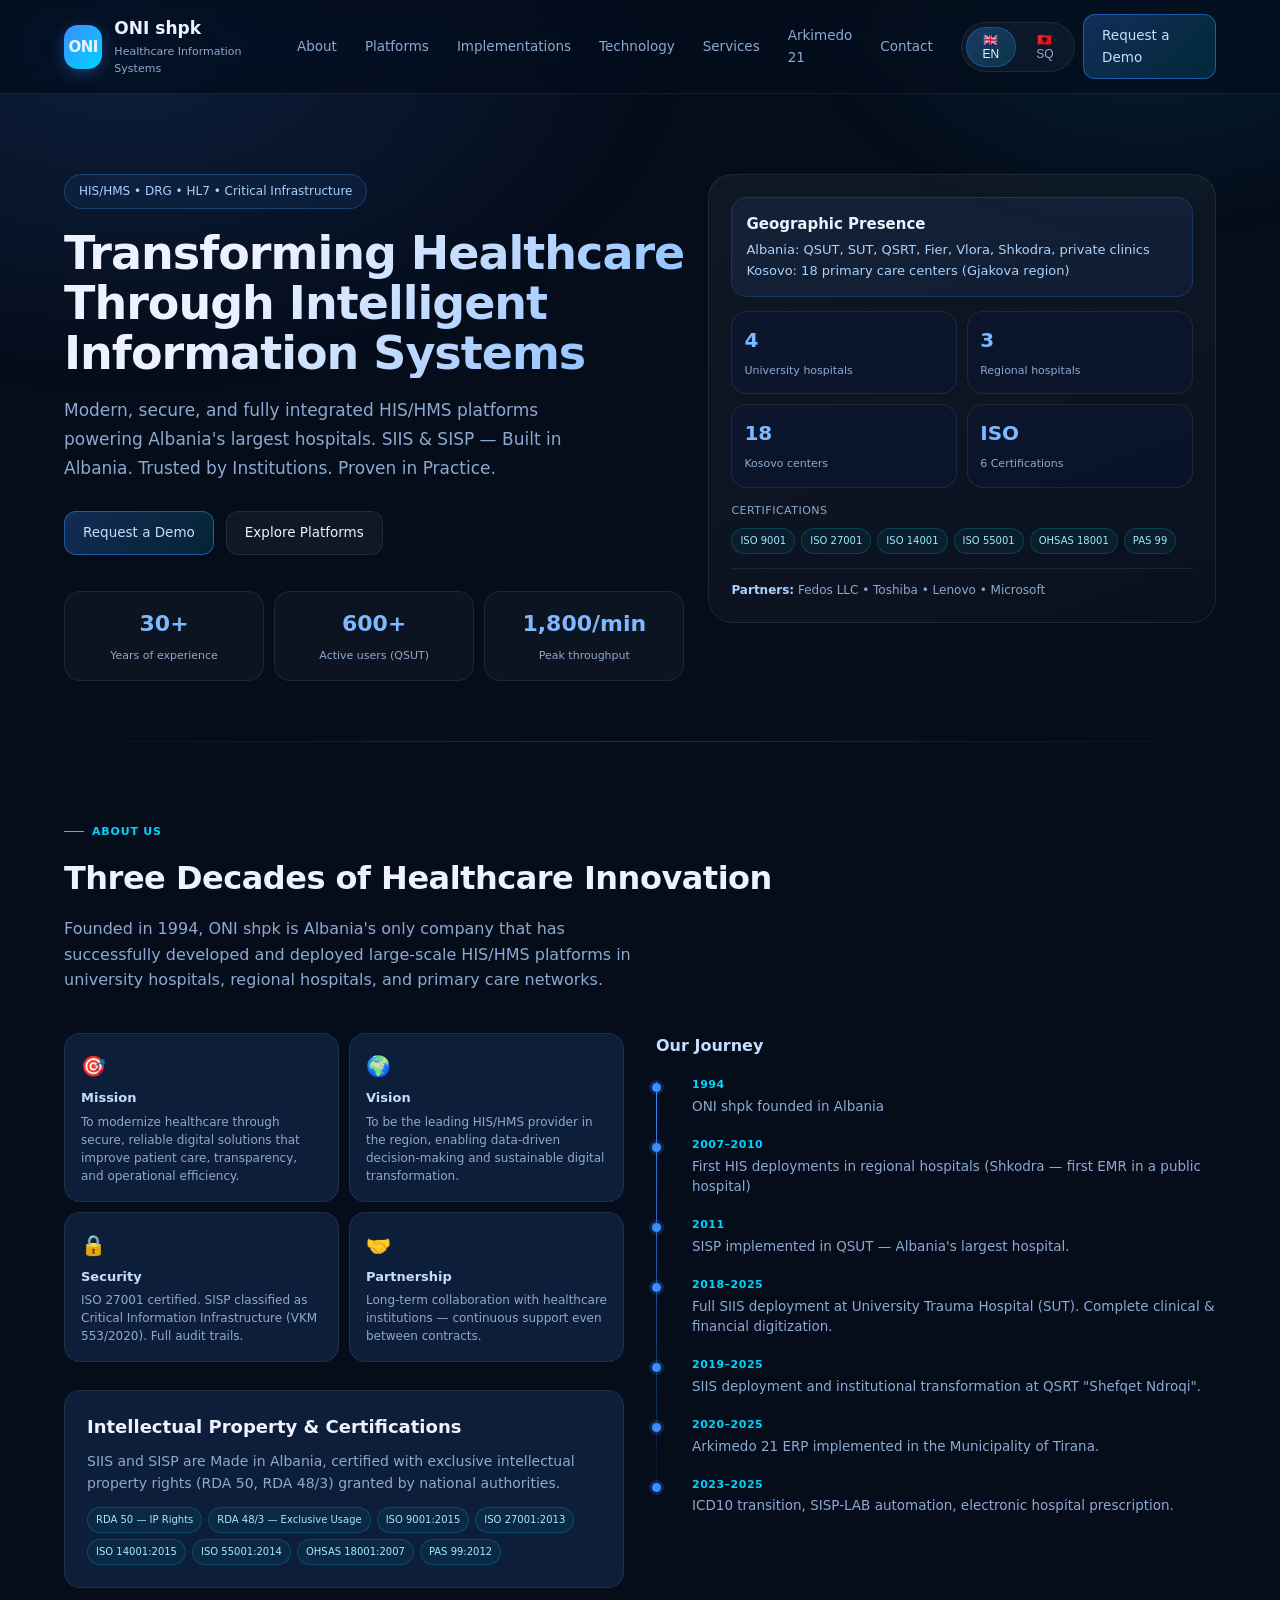
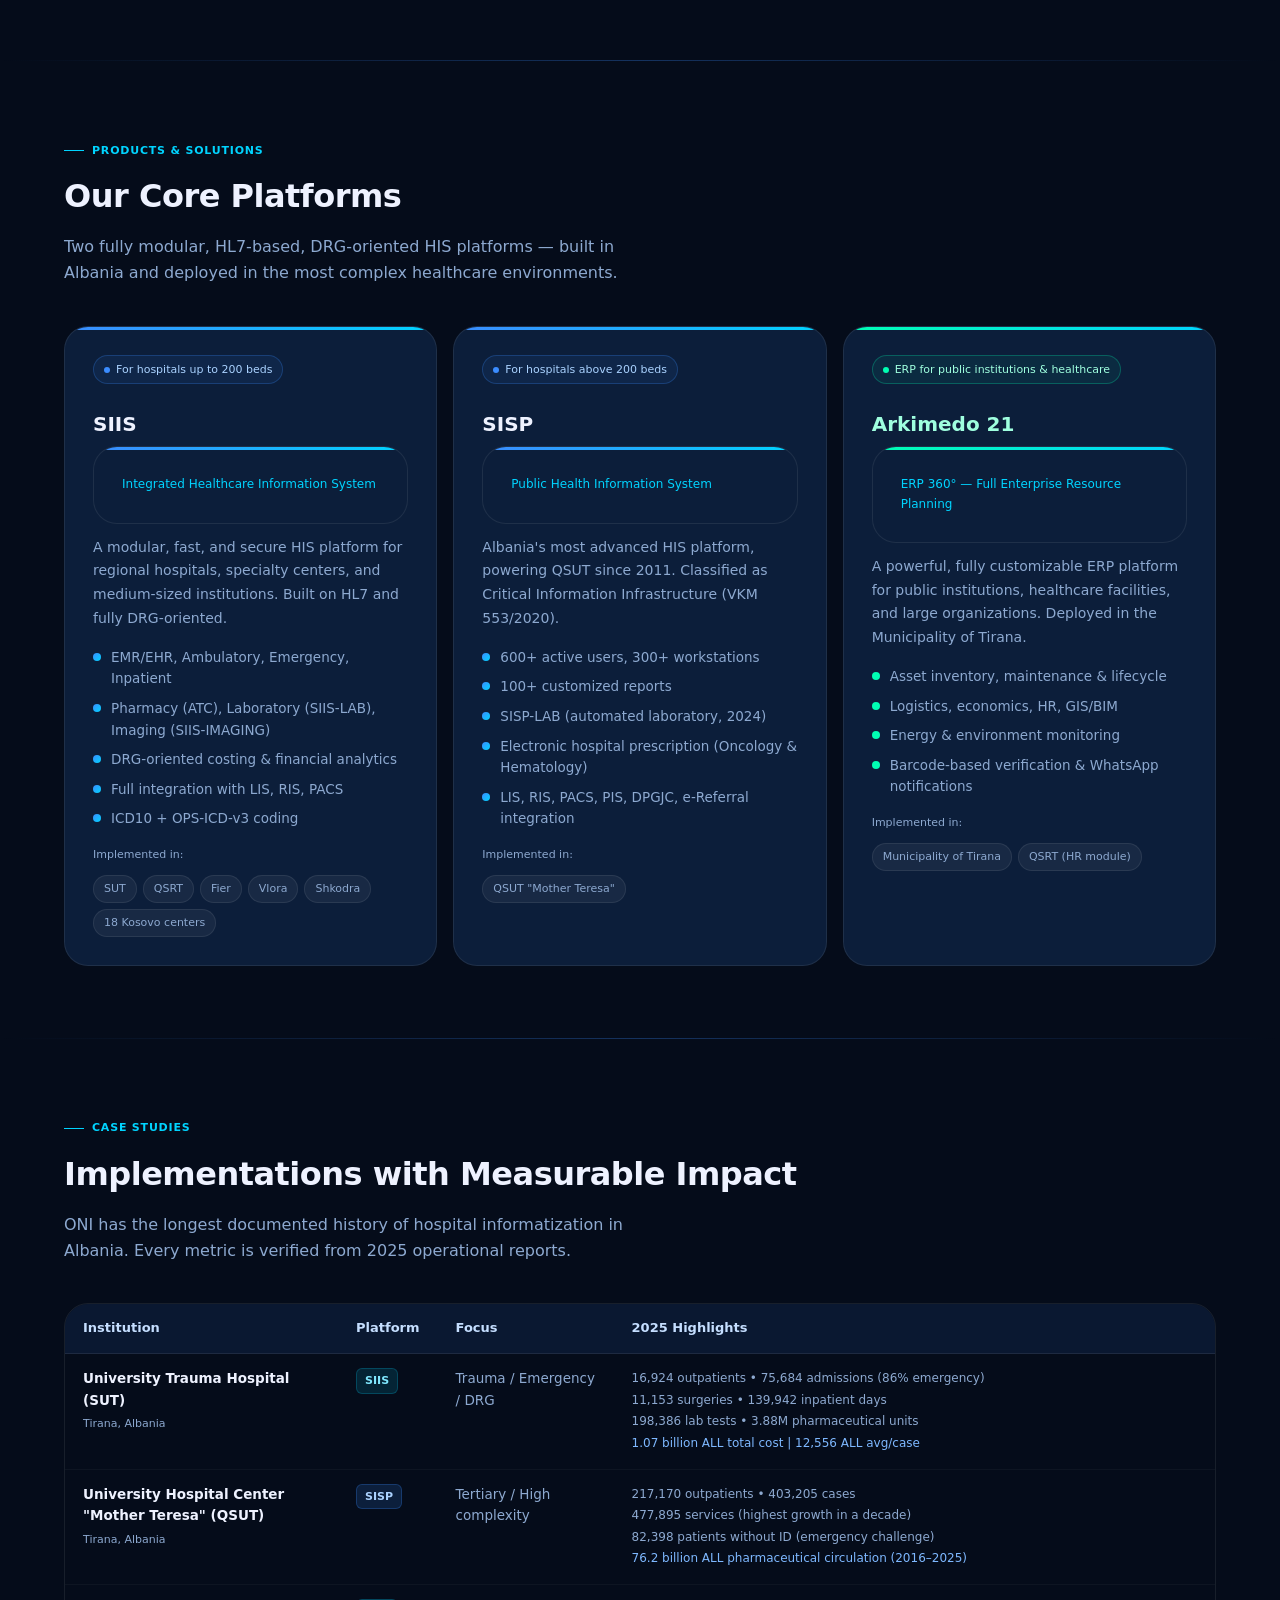
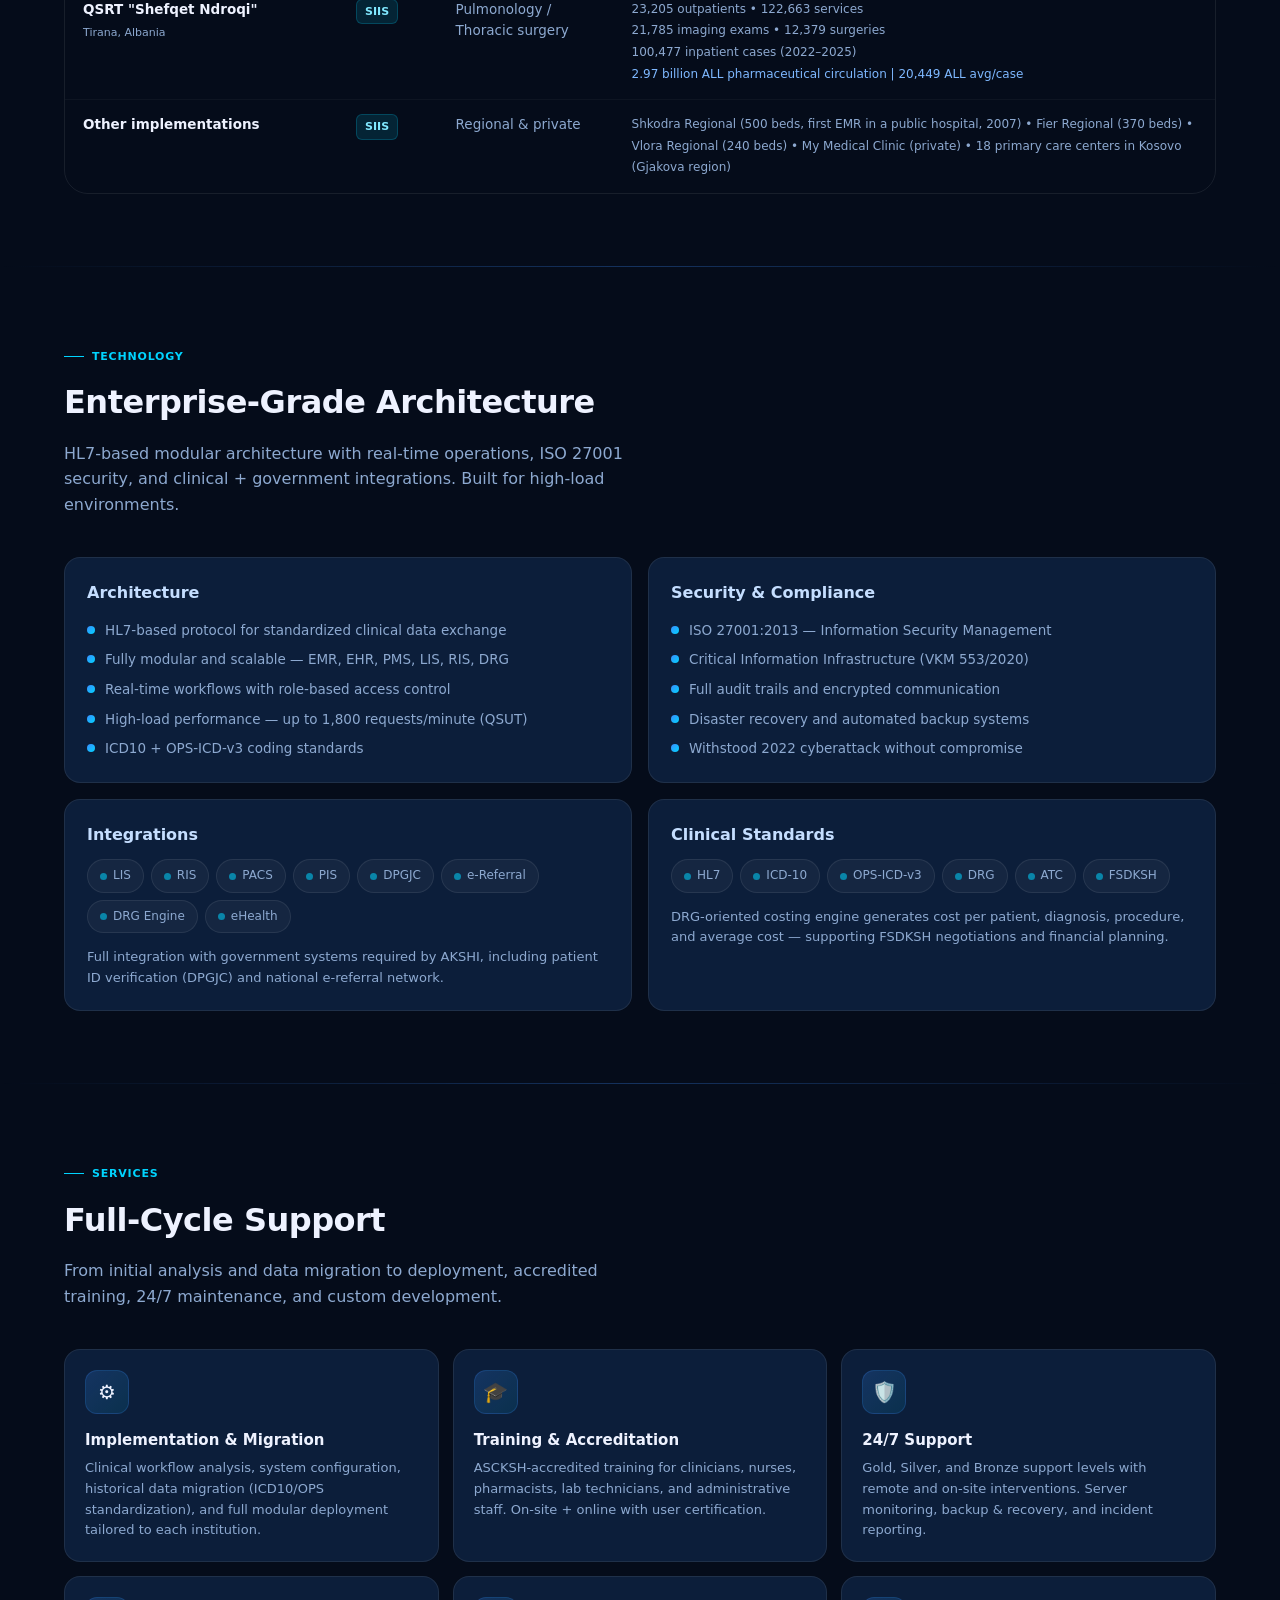
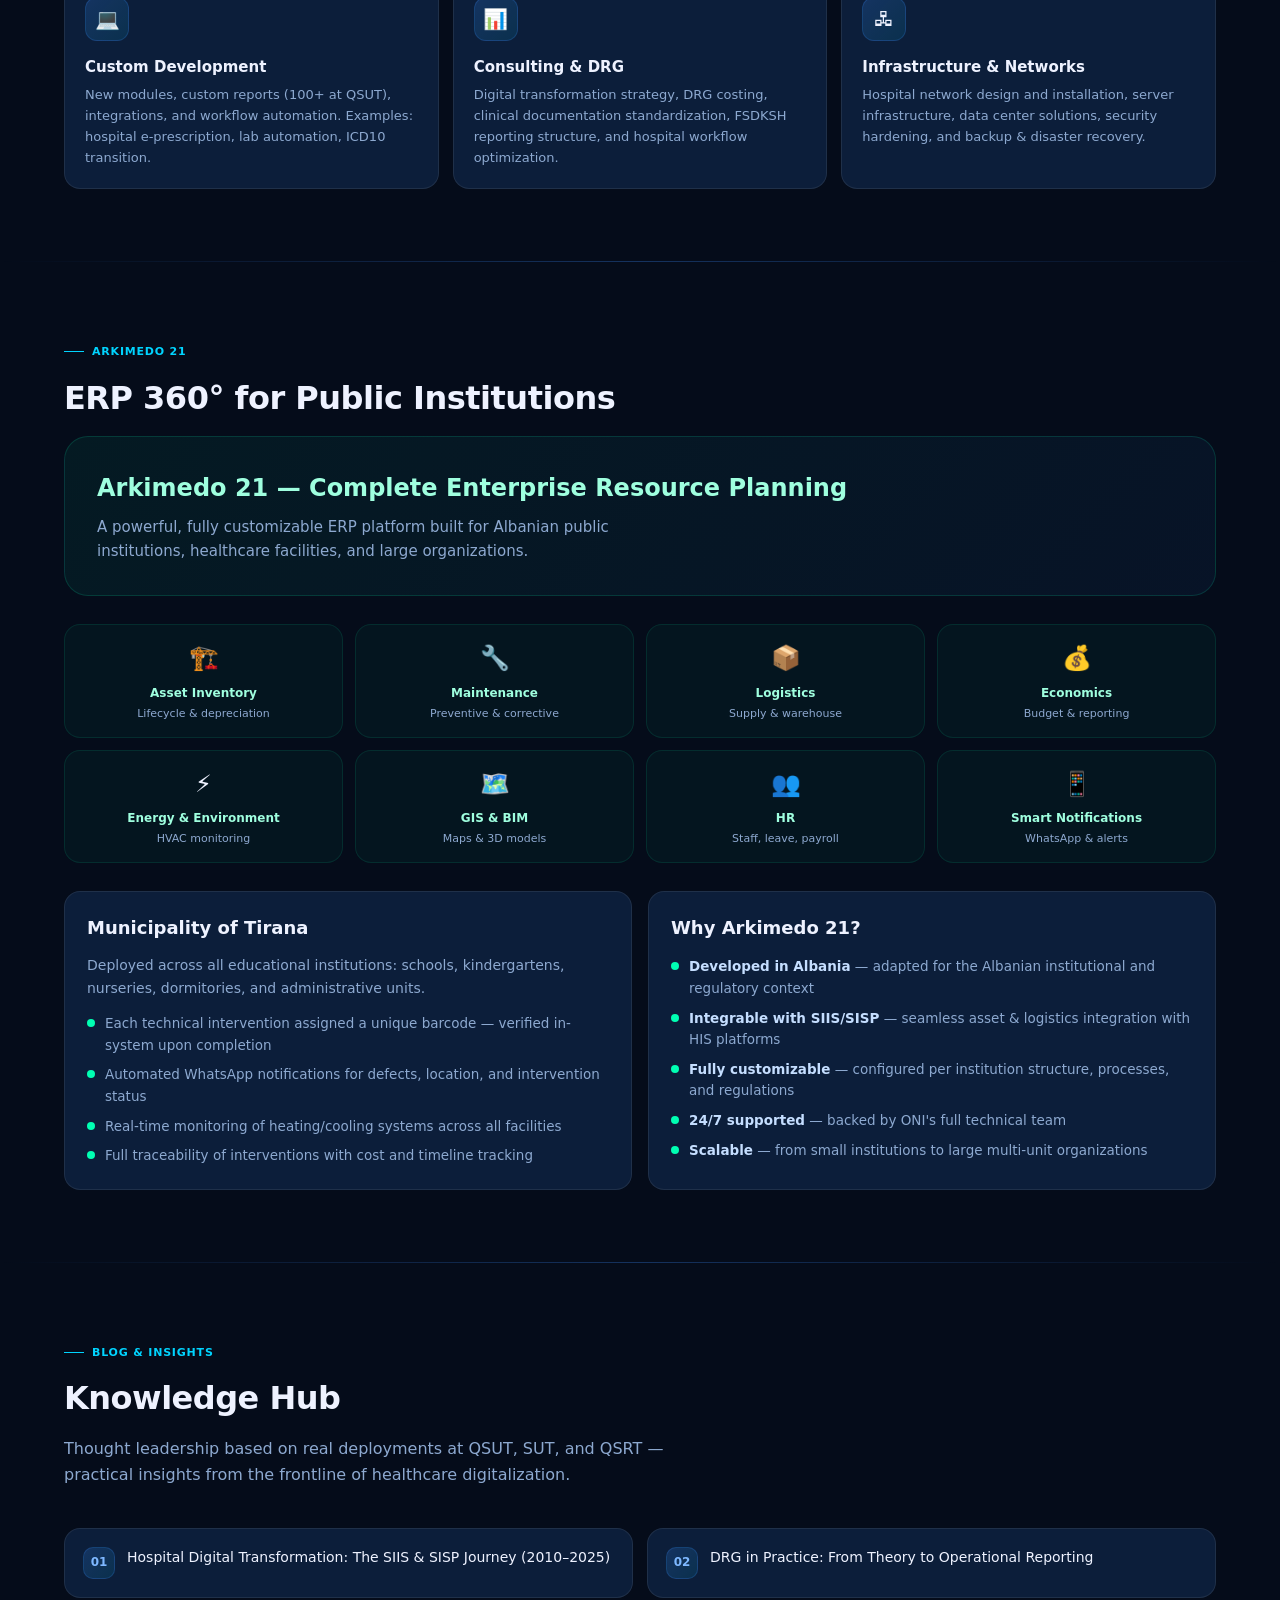
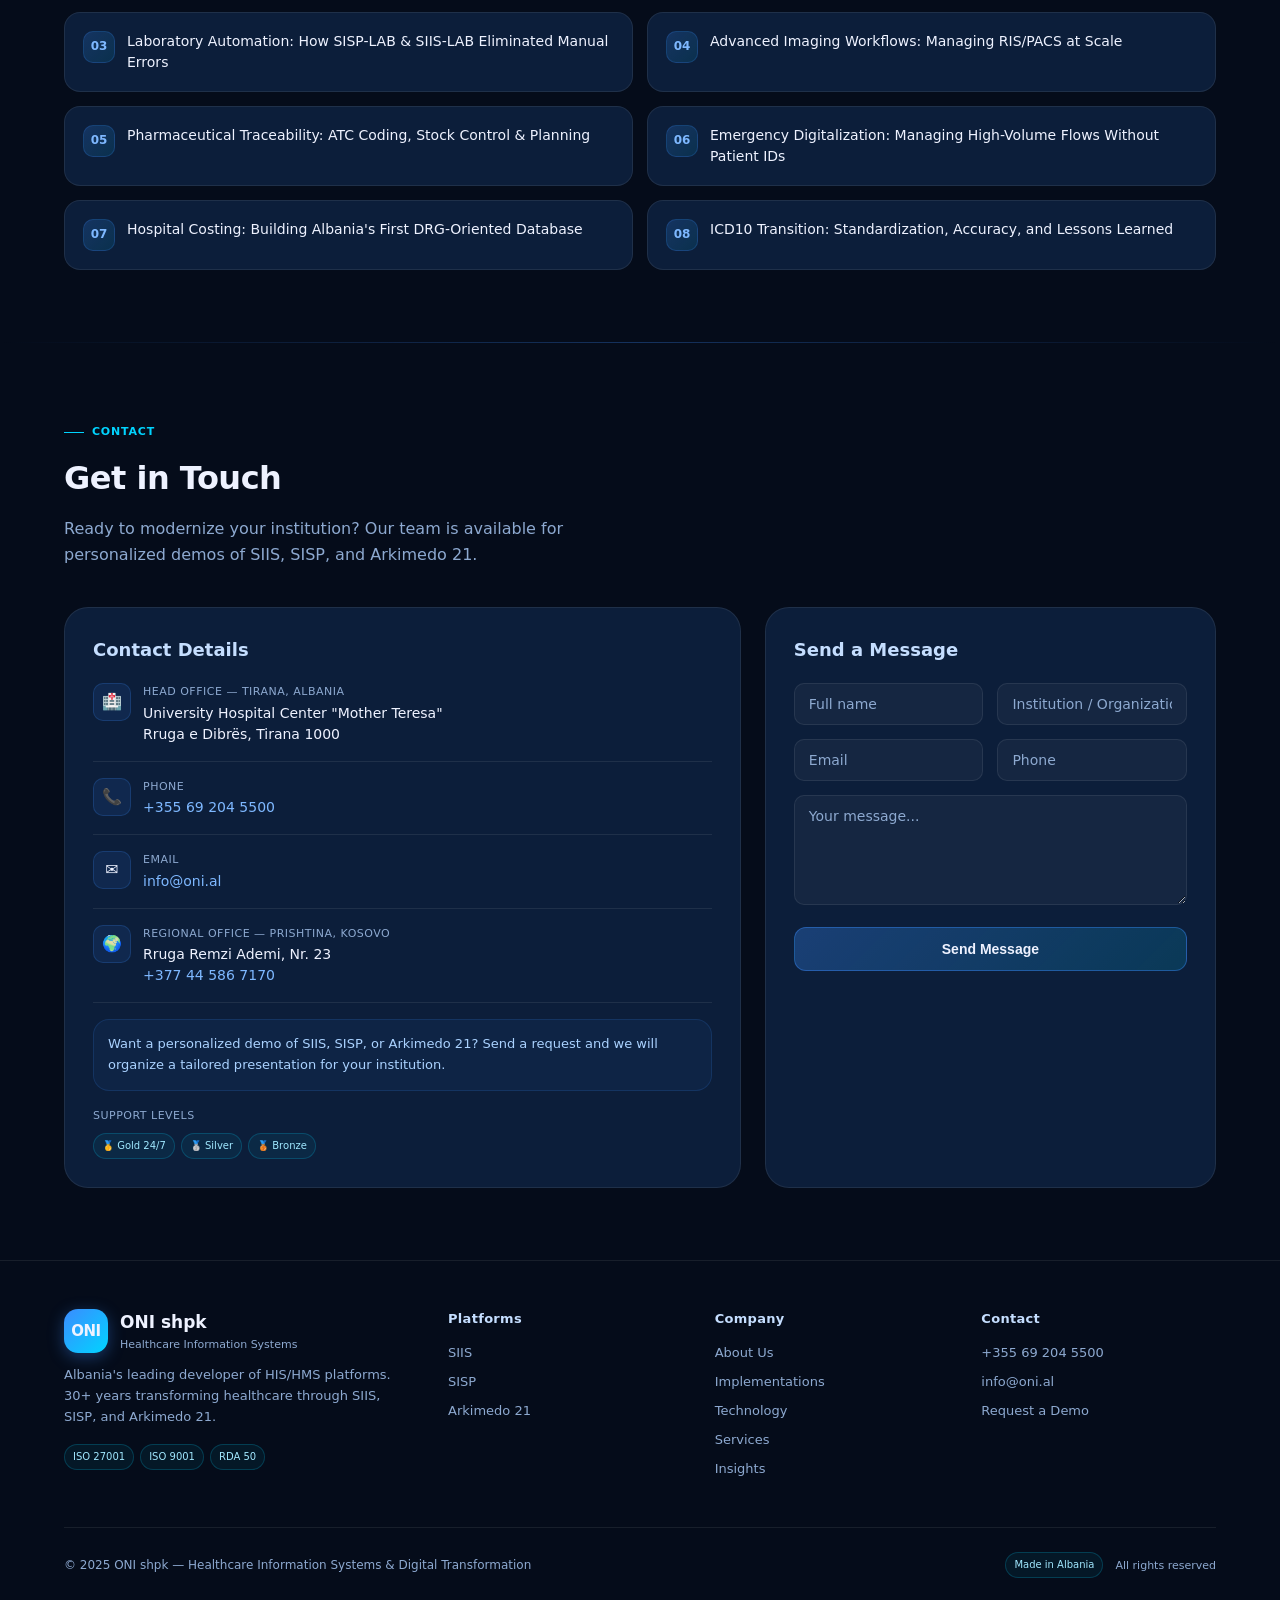
==== commit 63c3fc78: "Fix scroll: overflow-x:clip + body::before z-index:-1" ====
--- a/index.html
+++ b/index.html
@@ -9,8 +9,8 @@
 :root{--bg:#050c1a;--panel:#091629;--card:#0c1e3a;--card2:#0e2244;--text:#eef2ff;--muted:#8da9d0;--brand:#3b8cff;--brand2:#00d4ff;--accent:#00ffb3;--line:rgba(255,255,255,.08);--shadow:0 8px 32px rgba(0,0,0,.5);--r:16px;--r2:24px;--max:1200px}
 *{box-sizing:border-box;margin:0;padding:0}
 html{scroll-behavior:smooth}
-body{font-family:system-ui,-apple-system,'Segoe UI',Roboto,sans-serif;color:var(--text);background:var(--bg);line-height:1.6;overflow-x:hidden}
-body::before{content:'';position:fixed;top:0;left:0;width:100%;height:100%;background:radial-gradient(ellipse 800px 500px at 10% 5%,rgba(59,140,255,.15),transparent 70%),radial-gradient(ellipse 600px 400px at 90% 0%,rgba(0,212,255,.10),transparent 60%);pointer-events:none;z-index:0}
+body{font-family:system-ui,-apple-system,'Segoe UI',Roboto,sans-serif;color:var(--text);background:var(--bg);line-height:1.6;overflow-x:clip}
+body::before{content:'';position:fixed;top:0;left:0;width:100%;height:100%;background:radial-gradient(ellipse 800px 500px at 10% 5%,rgba(59,140,255,.15),transparent 70%),radial-gradient(ellipse 600px 400px at 90% 0%,rgba(0,212,255,.10),transparent 60%);pointer-events:none;z-index:-1}
 a{color:inherit;text-decoration:none}
 img{max-width:100%}
 .container{max-width:var(--max);margin:0 auto;padding:0 24px;position:relative;z-index:1}
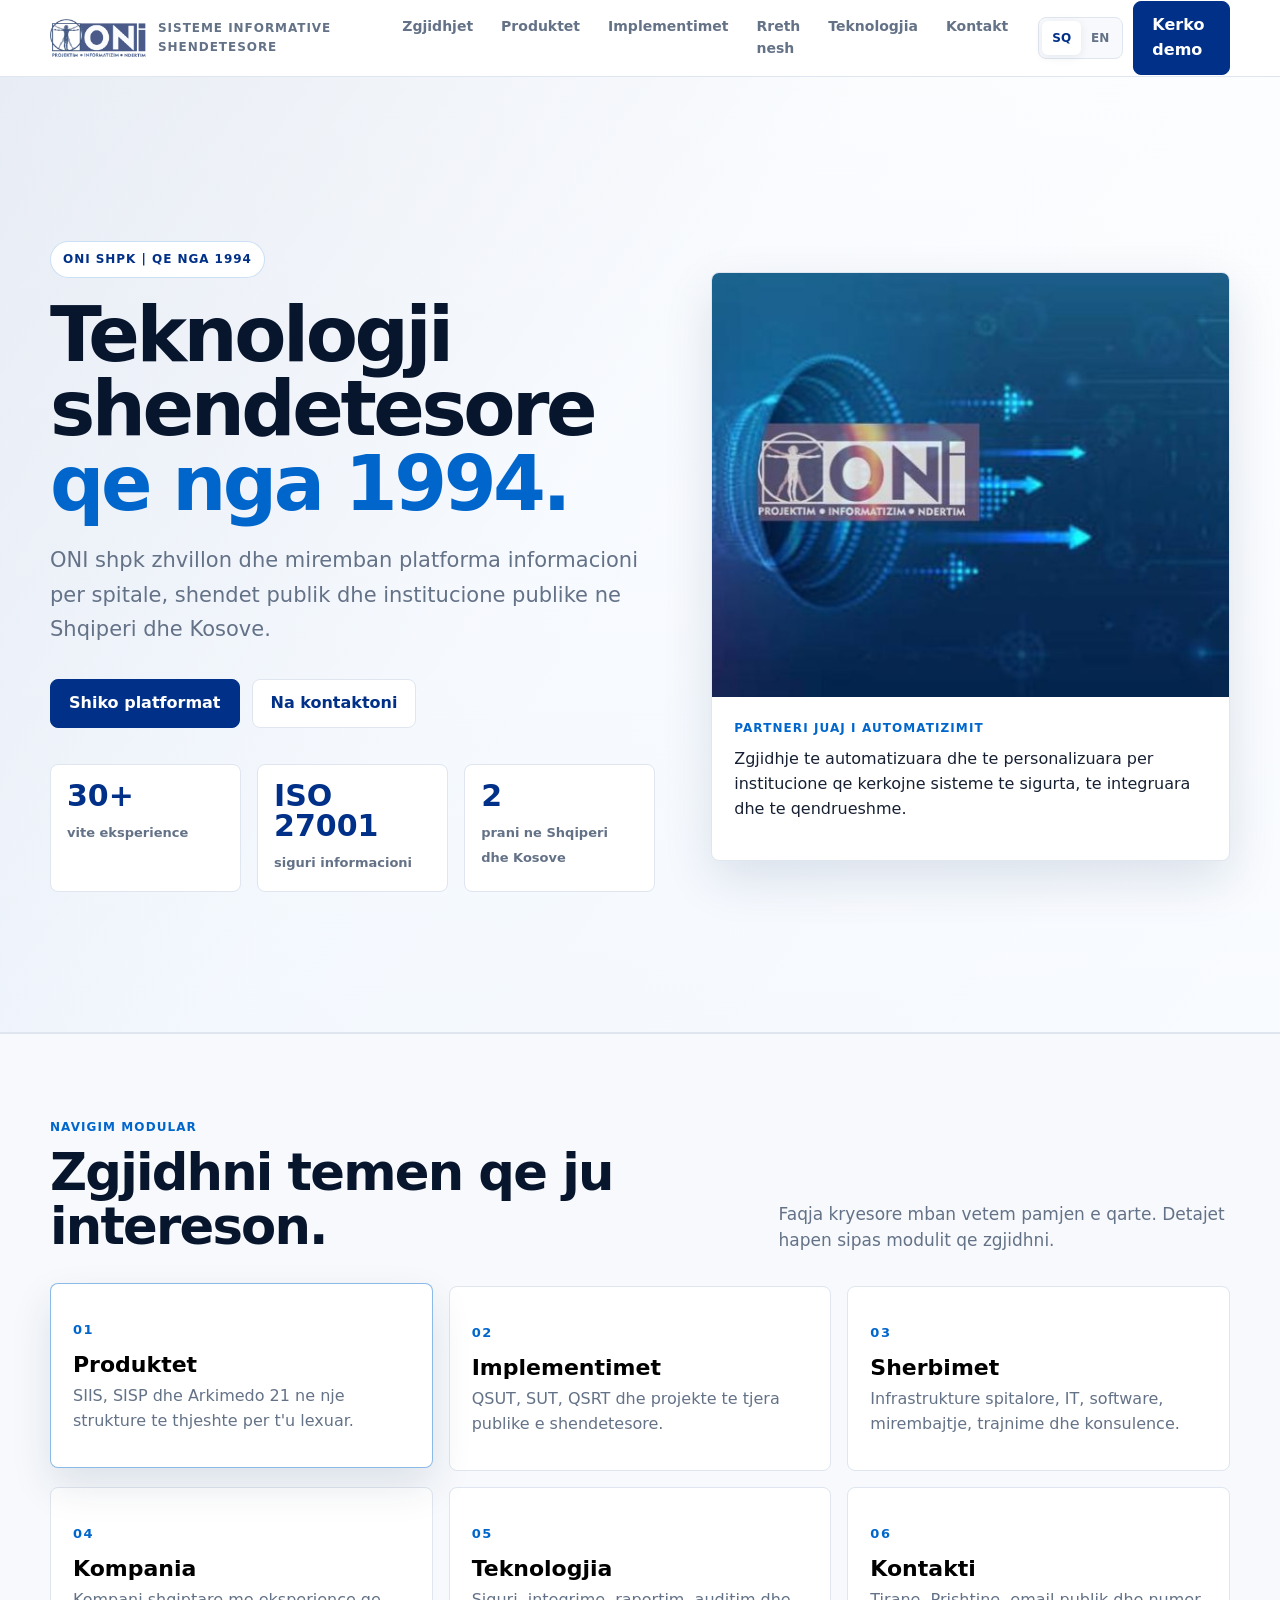
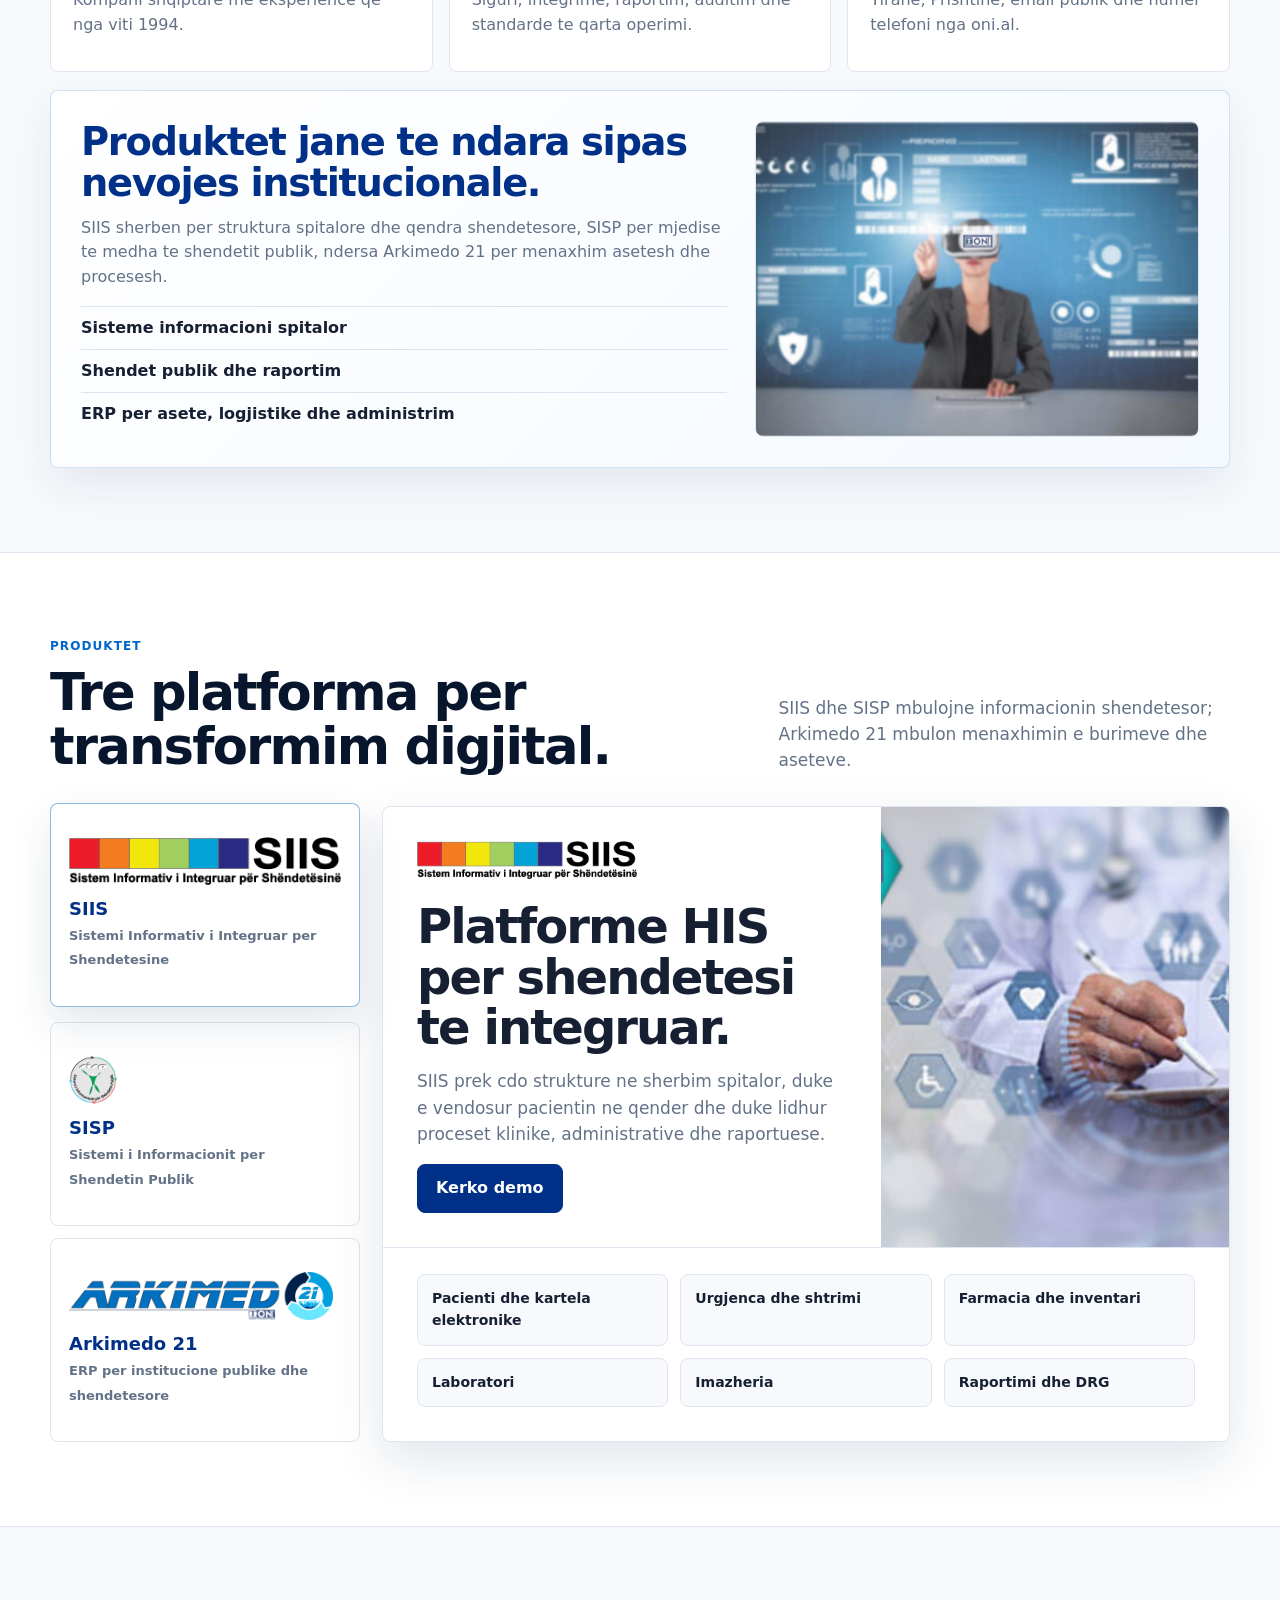
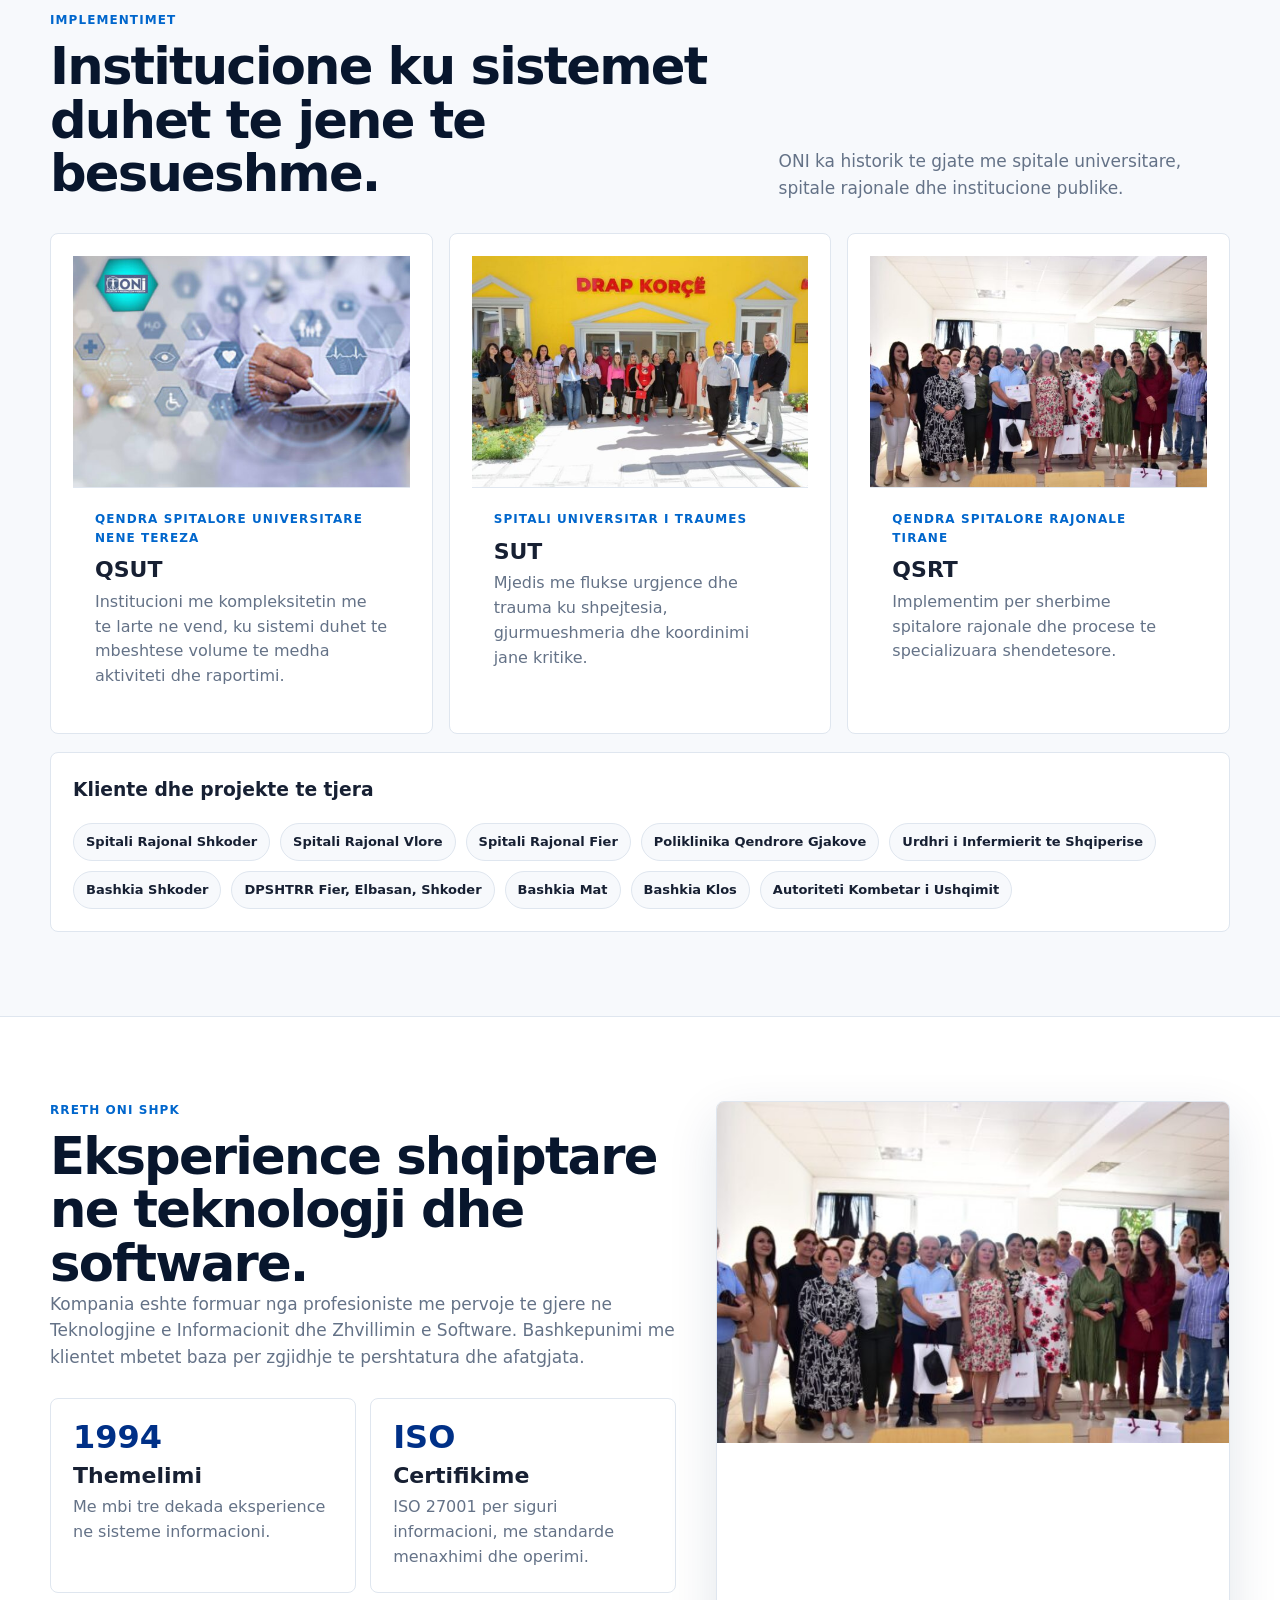
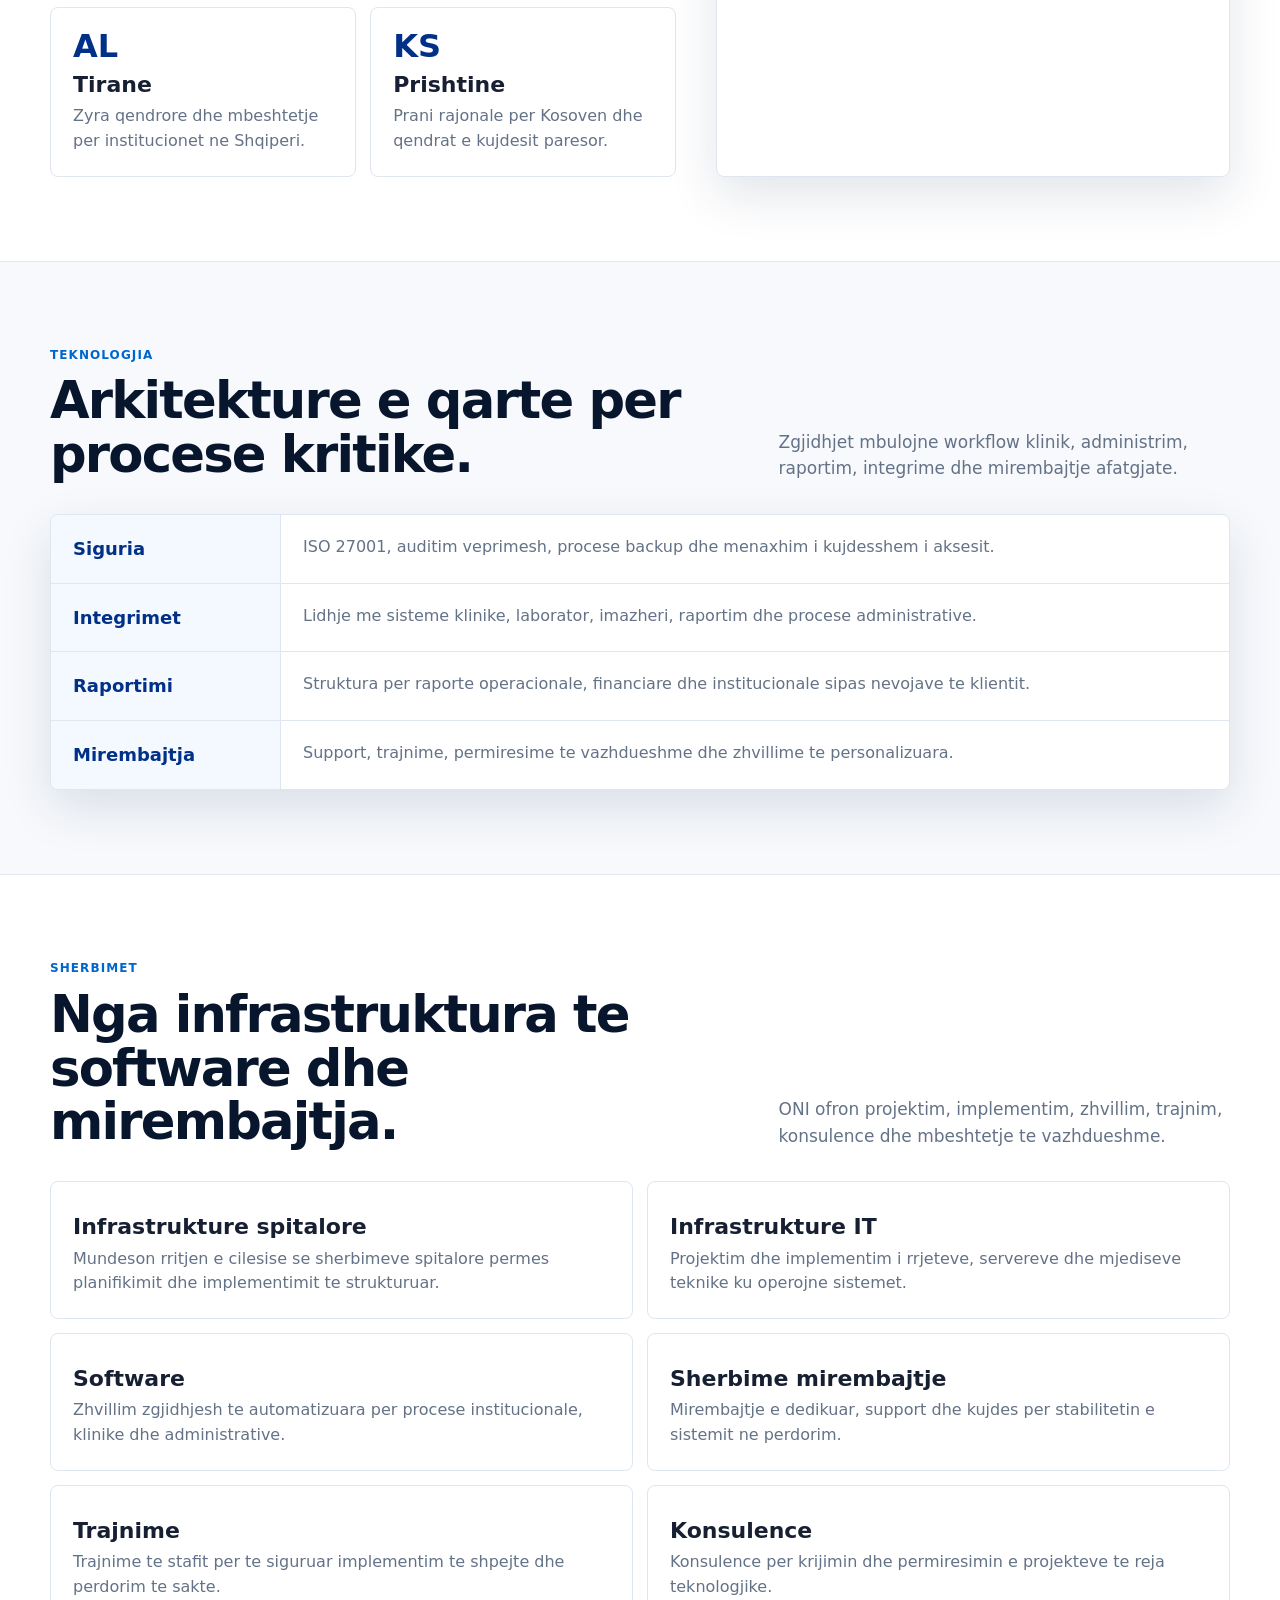
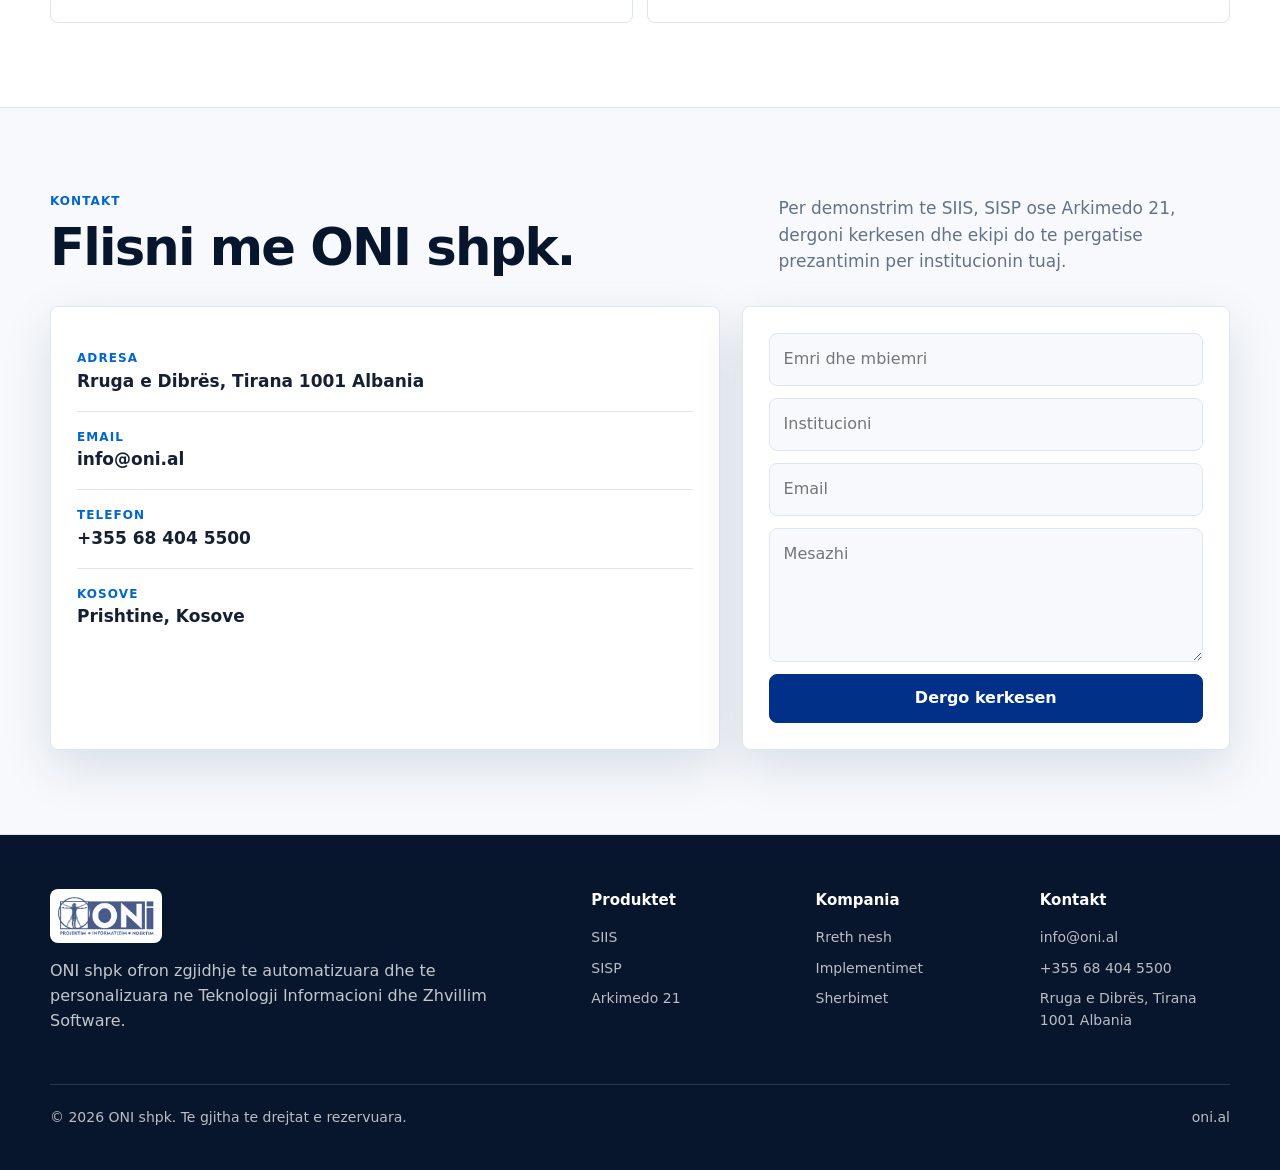
==== commit 2e12bcca: "Add final ONI homepage redesign" ====
--- a/index.html
+++ b/index.html
@@ -1,1113 +1,22 @@
-<!DOCTYPE html>
-<html lang="en">
-<head>
-<meta charset="UTF-8">
-<meta name="viewport" content="width=device-width, initial-scale=1.0">
-<title>ONI shpk — Healthcare Information Systems</title>
-<meta name="description" content="ONI shpk — Albania's leading HIS/HMS provider. SIIS, SISP, Arkimedo 21. 30+ years transforming healthcare.">
-<style>
-:root{--bg:#050c1a;--panel:#091629;--card:#0c1e3a;--card2:#0e2244;--text:#eef2ff;--muted:#8da9d0;--brand:#3b8cff;--brand2:#00d4ff;--accent:#00ffb3;--line:rgba(255,255,255,.08);--shadow:0 8px 32px rgba(0,0,0,.5);--r:16px;--r2:24px;--max:1200px}
-*{box-sizing:border-box;margin:0;padding:0}
-html{scroll-behavior:smooth}
-body{font-family:system-ui,-apple-system,'Segoe UI',Roboto,sans-serif;color:var(--text);background:var(--bg);line-height:1.6;overflow-x:clip}
-body::before{content:'';position:fixed;top:0;left:0;width:100%;height:100%;background:radial-gradient(ellipse 800px 500px at 10% 5%,rgba(59,140,255,.15),transparent 70%),radial-gradient(ellipse 600px 400px at 90% 0%,rgba(0,212,255,.10),transparent 60%);pointer-events:none;z-index:-1}
-a{color:inherit;text-decoration:none}
-img{max-width:100%}
-.container{max-width:var(--max);margin:0 auto;padding:0 24px;position:relative;z-index:1}
-
-/* NAV */
-nav.navbar{position:sticky;top:0;z-index:100;backdrop-filter:blur(16px) saturate(1.5);background:rgba(5,12,26,.75);border-bottom:1px solid var(--line)}
-.nav-inner{display:flex;align-items:center;justify-content:space-between;padding:14px 0;gap:16px}
-.brand{display:flex;align-items:center;gap:12px;text-decoration:none}
-.brand-logo{width:44px;height:44px;border-radius:14px;background:linear-gradient(135deg,#3b8cff,#00d4ff);display:flex;align-items:center;justify-content:center;font-weight:900;font-size:15px;letter-spacing:-0.5px;box-shadow:0 4px 16px rgba(59,140,255,.35)}
-.brand-name{font-weight:700;font-size:17px}
-.brand-sub{font-size:11px;color:var(--muted);display:block}
-.nav-links{display:flex;align-items:center;gap:4px}
-.nav-links a{padding:8px 12px;border-radius:10px;color:var(--muted);font-size:13.5px;transition:all .2s}
-.nav-links a:hover{color:var(--text);background:rgba(255,255,255,.06)}
-.nav-actions{display:flex;align-items:center;gap:8px}
-.lang-toggle{display:flex;background:rgba(255,255,255,.04);border:1px solid var(--line);border-radius:999px;padding:4px;gap:4px}
-.lang-toggle button{border:none;cursor:pointer;border-radius:999px;padding:6px 12px;font-size:12px;color:var(--muted);background:transparent;transition:all .2s}
-.lang-toggle button.active{color:var(--text);background:linear-gradient(135deg,rgba(59,140,255,.3),rgba(0,212,255,.15));box-shadow:inset 0 0 0 1px rgba(59,140,255,.3)}
-.btn{display:inline-flex;align-items:center;gap:8px;padding:10px 18px;border-radius:12px;font-size:13.5px;border:1px solid var(--line);background:rgba(255,255,255,.05);color:var(--text);cursor:pointer;transition:all .2s;text-decoration:none}
-.btn:hover{background:rgba(255,255,255,.09);border-color:rgba(59,140,255,.35)}
-.btn-primary{background:linear-gradient(135deg,rgba(59,140,255,.25),rgba(0,212,255,.12));border-color:rgba(59,140,255,.5);color:#c5deff}
-.btn-primary:hover{background:linear-gradient(135deg,rgba(59,140,255,.38),rgba(0,212,255,.20));border-color:rgba(59,140,255,.7)}
-.hamburger{display:none;flex-direction:column;gap:5px;cursor:pointer;padding:8px;background:none;border:1px solid var(--line);border-radius:10px}
-.hamburger span{width:20px;height:2px;background:var(--muted);display:block;transition:.3s}
-
-/* HERO */
-.hero{padding:80px 0 60px;position:relative}
-.hero-grid{display:grid;grid-template-columns:1.1fr .9fr;gap:24px;align-items:start}
-.hero-badge{display:inline-flex;align-items:center;gap:8px;padding:7px 14px;border-radius:999px;border:1px solid rgba(59,140,255,.3);background:rgba(59,140,255,.08);color:#aad2ff;font-size:12px;margin-bottom:20px}
-.hero-badge .dot{width:6px;height:6px;border-radius:50%;background:var(--brand2);animation:pulse 2s infinite}
-@keyframes pulse{0%,100%{opacity:1;transform:scale(1)}50%{opacity:.5;transform:scale(.8)}}
-h1.hero-title{font-size:46px;line-height:1.08;font-weight:800;letter-spacing:-1px;margin-bottom:18px;background:linear-gradient(135deg,#eef2ff 30%,#7eb8ff);-webkit-background-clip:text;-webkit-text-fill-color:transparent;background-clip:text}
-.hero-lead{font-size:17px;color:var(--muted);line-height:1.7;margin-bottom:28px;max-width:540px}
-.hero-ctas{display:flex;gap:12px;flex-wrap:wrap;margin-bottom:36px}
-.hero-stats{display:grid;grid-template-columns:repeat(3,1fr);gap:10px}
-.hero-stat{background:rgba(255,255,255,.03);border:1px solid var(--line);border-radius:var(--r);padding:14px;text-align:center}
-.hero-stat .val{font-size:22px;font-weight:700;color:#7eb8ff;display:block}
-.hero-stat .lbl{font-size:11px;color:var(--muted)}
-.hero-panel{background:linear-gradient(160deg,rgba(255,255,255,.05),rgba(255,255,255,.02));border:1px solid var(--line);border-radius:var(--r2);padding:22px;display:flex;flex-direction:column;gap:14px}
-.panel-scope{background:rgba(59,140,255,.08);border:1px solid rgba(59,140,255,.2);border-radius:var(--r);padding:14px;font-size:13px;color:#aad2ff}
-.panel-scope strong{display:block;font-size:15px;color:var(--text);margin-bottom:4px}
-.stat-grid{display:grid;grid-template-columns:1fr 1fr;gap:10px}
-.stat-card{background:rgba(10,24,50,.6);border:1px solid var(--line);border-radius:var(--r);padding:12px}
-.stat-card .k{font-size:20px;font-weight:700;color:#7eb8ff;display:block}
-.stat-card .v{font-size:11px;color:var(--muted)}
-.iso-badges{display:flex;flex-wrap:wrap;gap:6px}
-.iso-badge{font-size:10px;padding:4px 8px;border-radius:999px;border:1px solid rgba(0,212,255,.2);background:rgba(0,212,255,.06);color:#a0e8ff}
-
-/* SECTIONS */
-section{padding:72px 0;position:relative;z-index:1}
-section+section{border-top:1px solid var(--line)}
-.section-label{display:inline-flex;align-items:center;gap:8px;font-size:11px;font-weight:600;letter-spacing:.8px;text-transform:uppercase;color:var(--brand2);margin-bottom:12px}
-.section-label::before{content:'';width:20px;height:1px;background:var(--brand2)}
-h2.section-title{font-size:32px;font-weight:700;letter-spacing:-.5px;margin-bottom:12px}
-h2.section-title span{background:linear-gradient(135deg,#7eb8ff,#00d4ff);-webkit-background-clip:text;-webkit-text-fill-color:transparent;background-clip:text}
-.section-desc{color:var(--muted);font-size:16px;max-width:600px;margin-bottom:40px}
-
-/* CARDS */
-.card{background:var(--card);border:1px solid var(--line);border-radius:var(--r);padding:22px;transition:border-color .2s,transform .2s}
-.card:hover{border-color:rgba(59,140,255,.3);transform:translateY(-2px)}
-.card h3{font-size:18px;font-weight:600;margin-bottom:8px}
-.card p{color:var(--muted);font-size:14px;line-height:1.6}
-.card-tag{display:inline-flex;align-items:center;gap:6px;padding:5px 10px;border-radius:999px;font-size:11px;border:1px solid rgba(59,140,255,.25);background:rgba(59,140,255,.08);color:#aad2ff;margin-bottom:12px}
-.card-tag .i{width:6px;height:6px;border-radius:50%;background:var(--brand)}
-.bullet-list{display:flex;flex-direction:column;gap:8px;margin-top:14px}
-.bullet-item{display:flex;align-items:flex-start;gap:10px;font-size:13.5px;color:var(--muted)}
-.bullet-dot{width:8px;height:8px;border-radius:50%;background:linear-gradient(135deg,var(--brand),var(--brand2));margin-top:6px;flex-shrink:0}
-
-/* GRIDS */
-.grid-3{display:grid;grid-template-columns:repeat(3,1fr);gap:16px}
-.grid-2{display:grid;grid-template-columns:repeat(2,1fr);gap:16px}
-
-/* PLATFORMS */
-.platform-card{background:var(--card);border:1px solid var(--line);border-radius:var(--r2);padding:28px;transition:all .25s;position:relative;overflow:hidden}
-.platform-card::before{content:'';position:absolute;top:0;left:0;right:0;height:3px;background:linear-gradient(90deg,var(--brand),var(--brand2))}
-.platform-card:hover{border-color:rgba(59,140,255,.3);box-shadow:0 16px 48px rgba(0,0,0,.4)}
-.platform-card h3{font-size:20px;font-weight:700;margin:12px 0 6px}
-.platform-card .size{font-size:12px;color:var(--brand2);font-weight:500;margin-bottom:12px}
-.platform-card .desc{color:var(--muted);font-size:14px;line-height:1.7;margin-bottom:16px}
-.module-pills{display:flex;flex-wrap:wrap;gap:6px;margin-top:12px}
-.pill{font-size:11px;padding:4px 10px;border-radius:999px;background:rgba(255,255,255,.05);border:1px solid var(--line);color:var(--muted)}
-
-/* TABLE */
-.impl-table-wrap{overflow-x:auto;border-radius:var(--r2);border:1px solid var(--line)}
-table.impl-table{width:100%;border-collapse:collapse}
-table.impl-table th{background:rgba(59,140,255,.1);color:#c5deff;font-size:13px;font-weight:600;padding:14px 18px;text-align:left;border-bottom:1px solid var(--line)}
-table.impl-table td{padding:14px 18px;font-size:13.5px;border-bottom:1px solid rgba(255,255,255,.04);color:var(--muted);vertical-align:top}
-table.impl-table td:first-child{color:var(--text);font-weight:500}
-table.impl-table tr:last-child td{border-bottom:none}
-table.impl-table tr:hover td{background:rgba(59,140,255,.04)}
-.tag-siis{display:inline-flex;padding:3px 8px;border-radius:6px;font-size:11px;font-weight:600;background:rgba(0,212,255,.12);color:#80e8ff;border:1px solid rgba(0,212,255,.2)}
-.tag-sisp{display:inline-flex;padding:3px 8px;border-radius:6px;font-size:11px;font-weight:600;background:rgba(59,140,255,.15);color:#aad2ff;border:1px solid rgba(59,140,255,.25)}
-
-/* TECH */
-.tech-grid{display:grid;grid-template-columns:repeat(2,1fr);gap:16px}
-.tech-card{background:var(--card);border:1px solid var(--line);border-radius:var(--r);padding:22px}
-.tech-card h3{font-size:16px;font-weight:600;margin-bottom:12px;color:#c5deff}
-.badge-list{display:flex;flex-wrap:wrap;gap:7px}
-.badge{display:inline-flex;align-items:center;gap:6px;padding:6px 12px;border-radius:999px;border:1px solid var(--line);background:rgba(255,255,255,.04);color:var(--muted);font-size:12px}
-.badge .di{width:7px;height:7px;border-radius:50%;background:rgba(0,212,255,.55)}
-
-/* SERVICES */
-.svc-grid{display:grid;grid-template-columns:repeat(3,1fr);gap:14px}
-.svc-card{background:var(--card);border:1px solid var(--line);border-radius:var(--r);padding:20px;transition:all .2s}
-.svc-card:hover{border-color:rgba(59,140,255,.3);background:var(--card2)}
-.svc-icon{width:44px;height:44px;border-radius:12px;background:linear-gradient(135deg,rgba(59,140,255,.2),rgba(0,212,255,.1));border:1px solid rgba(59,140,255,.2);display:flex;align-items:center;justify-content:center;font-size:20px;margin-bottom:14px}
-.svc-card h3{font-size:15px;font-weight:600;margin-bottom:6px}
-.svc-card p{font-size:13px;color:var(--muted);line-height:1.6}
-
-/* ARKIMEDO */
-.ark-hero{background:linear-gradient(135deg,rgba(0,255,179,.06),rgba(59,140,255,.06));border:1px solid rgba(0,255,179,.15);border-radius:var(--r2);padding:32px;margin-bottom:28px}
-.ark-hero h3{font-size:24px;font-weight:700;margin-bottom:8px;color:#9fffdf}
-.ark-hero p{color:var(--muted);font-size:15px;max-width:600px}
-.ark-modules{display:grid;grid-template-columns:repeat(4,1fr);gap:12px}
-.ark-mod{background:rgba(0,255,179,.04);border:1px solid rgba(0,255,179,.1);border-radius:var(--r);padding:14px;text-align:center}
-.ark-mod .icon{font-size:24px;margin-bottom:6px;display:block}
-.ark-mod .name{font-size:12px;font-weight:600;color:#9fffdf}
-.ark-mod .sub{font-size:11px;color:var(--muted);margin-top:2px}
-
-/* INSIGHTS */
-.insights-grid{display:grid;grid-template-columns:repeat(2,1fr);gap:14px}
-.insight-card{background:var(--card);border:1px solid var(--line);border-radius:var(--r);padding:18px;display:flex;align-items:flex-start;gap:12px;transition:all .2s}
-.insight-card:hover{border-color:rgba(59,140,255,.3);transform:translateY(-1px)}
-.insight-num{width:32px;height:32px;border-radius:10px;background:linear-gradient(135deg,rgba(59,140,255,.2),rgba(0,212,255,.1));border:1px solid rgba(59,140,255,.2);display:flex;align-items:center;justify-content:center;font-size:12px;font-weight:700;color:#7eb8ff;flex-shrink:0}
-.insight-title{font-size:14px;font-weight:500;line-height:1.5}
-
-/* CONTACT */
-.contact-grid{display:grid;grid-template-columns:1.2fr .8fr;gap:24px}
-.contact-info{background:var(--card);border:1px solid var(--line);border-radius:var(--r2);padding:28px}
-.contact-info h3{font-size:18px;font-weight:600;margin-bottom:18px;color:#c5deff}
-.contact-row{display:flex;align-items:flex-start;gap:12px;margin-bottom:16px;padding-bottom:16px;border-bottom:1px solid var(--line)}
-.contact-row:last-of-type{border-bottom:none;margin-bottom:0;padding-bottom:0}
-.contact-icon{width:38px;height:38px;border-radius:10px;background:rgba(59,140,255,.1);border:1px solid rgba(59,140,255,.2);display:flex;align-items:center;justify-content:center;font-size:16px;flex-shrink:0}
-.contact-label{font-size:11px;color:var(--muted);text-transform:uppercase;letter-spacing:.5px;margin-bottom:2px}
-.contact-val{font-size:14px;line-height:1.5}
-.contact-form-wrap{background:var(--card);border:1px solid var(--line);border-radius:var(--r2);padding:28px}
-.contact-form-wrap h3{font-size:18px;font-weight:600;margin-bottom:18px;color:#c5deff}
-.form-group{margin-bottom:14px}
-.form-group input,.form-group textarea{width:100%;background:rgba(255,255,255,.04);border:1px solid var(--line);border-radius:10px;padding:12px 14px;color:var(--text);font-size:14px;font-family:inherit;outline:none;transition:border-color .2s}
-.form-group input:focus,.form-group textarea:focus{border-color:rgba(59,140,255,.5)}
-.form-group input::placeholder,.form-group textarea::placeholder{color:var(--muted)}
-.form-group textarea{resize:vertical;min-height:110px}
-.form-grid{display:grid;grid-template-columns:1fr 1fr;gap:14px}
-.form-submit{width:100%;padding:13px;border:none;border-radius:12px;background:linear-gradient(135deg,rgba(59,140,255,.3),rgba(0,212,255,.15));border:1px solid rgba(59,140,255,.4);color:var(--text);font-size:14px;font-weight:600;cursor:pointer;transition:all .2s}
-.form-submit:hover{background:linear-gradient(135deg,rgba(59,140,255,.45),rgba(0,212,255,.25))}
-
-/* FOOTER */
-footer{padding:48px 0 32px;border-top:1px solid var(--line)}
-.footer-grid{display:grid;grid-template-columns:1.5fr 1fr 1fr 1fr;gap:32px;margin-bottom:40px}
-.footer-brand p{color:var(--muted);font-size:13px;margin:12px 0 16px;line-height:1.6}
-.footer-col h4{font-size:13px;font-weight:600;color:#c5deff;margin-bottom:14px;letter-spacing:.3px}
-.footer-col a{display:block;font-size:13px;color:var(--muted);margin-bottom:8px;transition:color .2s}
-.footer-col a:hover{color:var(--text)}
-.footer-bottom{display:flex;align-items:center;justify-content:space-between;padding-top:24px;border-top:1px solid var(--line);font-size:12px;color:var(--muted)}
-.cert-strip{display:flex;flex-wrap:wrap;gap:6px;margin-top:12px}
-
-/* ABOUT */
-.about-grid{display:grid;grid-template-columns:1fr 1fr;gap:32px;align-items:start}
-.timeline{position:relative;padding-left:20px}
-.timeline::before{content:'';position:absolute;left:0;top:6px;bottom:6px;width:1px;background:linear-gradient(to bottom,var(--brand),transparent)}
-.tl-item{position:relative;margin-bottom:20px;padding-left:16px}
-.tl-item::before{content:'';position:absolute;left:-24px;top:7px;width:9px;height:9px;border-radius:50%;background:var(--brand);box-shadow:0 0 0 3px rgba(59,140,255,.2)}
-.tl-year{font-size:11px;font-weight:700;color:var(--brand2);letter-spacing:.5px}
-.tl-text{font-size:13.5px;color:var(--muted);line-height:1.5;margin-top:2px}
-.values-grid{display:grid;grid-template-columns:1fr 1fr;gap:10px}
-.value-card{background:var(--card);border:1px solid var(--line);border-radius:var(--r);padding:16px}
-.value-card .vi{font-size:20px;margin-bottom:6px;display:block}
-.value-card h4{font-size:13px;font-weight:600;color:#c5deff;margin-bottom:4px}
-.value-card p{font-size:12px;color:var(--muted);line-height:1.5}
-
-/* DIVIDER */
-.gradient-divider{height:1px;background:linear-gradient(90deg,transparent,rgba(59,140,255,.3),transparent);margin:0}
-
-/* TOAST */
-#toast{position:fixed;bottom:24px;left:50%;transform:translateX(-50%);background:rgba(9,22,41,.9);border:1px solid rgba(59,140,255,.3);border-radius:12px;padding:12px 20px;color:var(--text);font-size:14px;display:none;z-index:999;backdrop-filter:blur(8px)}
-
-/* RESPONSIVE */
-@media(max-width:1024px){
-  .nav-links{display:none}
-  .hamburger{display:flex}
-  .nav-links.open{display:flex;flex-direction:column;position:absolute;top:100%;left:0;right:0;background:rgba(5,12,26,.95);padding:16px 24px;gap:4px;border-bottom:1px solid var(--line)}
-  .hero-grid{grid-template-columns:1fr}
-  .grid-3{grid-template-columns:1fr 1fr}
-  .svc-grid{grid-template-columns:1fr 1fr}
-  .ark-modules{grid-template-columns:repeat(2,1fr)}
-  .footer-grid{grid-template-columns:1fr 1fr}
-  .contact-grid{grid-template-columns:1fr}
-}
-@media(max-width:768px){
-  h1.hero-title{font-size:32px}
-  h2.section-title{font-size:26px}
-  .grid-3,.grid-2{grid-template-columns:1fr}
-  .svc-grid{grid-template-columns:1fr}
-  .hero-stats{grid-template-columns:1fr 1fr}
-  .about-grid{grid-template-columns:1fr}
-  .tech-grid{grid-template-columns:1fr}
-  .insights-grid{grid-template-columns:1fr}
-  .footer-grid{grid-template-columns:1fr}
-  .form-grid{grid-template-columns:1fr}
-  .footer-bottom{flex-direction:column;gap:8px;text-align:center}
-  .ark-modules{grid-template-columns:1fr 1fr}
-}
-</style>
-</head>
-<body>
-<!-- NAV -->
-<nav class="navbar" id="top">
-  <div class="container">
-    <div class="nav-inner">
-      <a class="brand" href="#top">
-        <div class="brand-logo">ONI</div>
-        <div><span class="brand-name">ONI shpk</span><span class="brand-sub" id="brand-sub">Healthcare Information Systems</span></div>
-      </a>
-      <div class="nav-links" id="nav-links">
-        <a href="#about" data-key="nav_about">About</a>
-        <a href="#platforms" data-key="nav_platforms">Platforms</a>
-        <a href="#implementations" data-key="nav_impl">Implementations</a>
-        <a href="#technology" data-key="nav_tech">Technology</a>
-        <a href="#services" data-key="nav_svc">Services</a>
-        <a href="#arkimedo" data-key="nav_ark">Arkimedo 21</a>
-        <a href="#contact" data-key="nav_contact">Contact</a>
-      </div>
-      <div class="nav-actions">
-        <div class="lang-toggle">
-          <button data-lang="en" class="active">🇬🇧 EN</button>
-          <button data-lang="sq">🇦🇱 SQ</button>
-        </div>
-        <a class="btn btn-primary" href="#contact" id="btn-demo">Request a Demo</a>
-        <button class="hamburger" id="hamburger" aria-label="Menu">
-          <span></span><span></span><span></span>
-        </button>
-      </div>
-    </div>
-  </div>
-</nav>
-
-<!-- HERO -->
-<section class="hero" id="home">
-  <div class="container">
-    <div class="hero-grid">
-      <div>
-        <div class="hero-badge" id="hero-badge"><span class="dot"></span> <span id="hero-badge-text">HIS/HMS • DRG • HL7 • Critical Infrastructure</span></div>
-        <h1 class="hero-title" id="hero-title">Transforming Healthcare Through Intelligent Information Systems</h1>
-        <p class="hero-lead" id="hero-lead">Modern, secure, and fully integrated HIS/HMS platforms powering Albania's largest hospitals and healthcare networks. Built in Albania. Trusted by Institutions.</p>
-        <div class="hero-ctas">
-          <a class="btn btn-primary" href="#contact" id="hero-cta1">Request a Demo</a>
-          <a class="btn" href="#platforms" id="hero-cta2">Explore Platforms</a>
-        </div>
-        <div class="hero-stats">
-          <div class="hero-stat"><span class="val">30+</span><span class="lbl" id="stat1-lbl">Years of experience</span></div>
-          <div class="hero-stat"><span class="val">600+</span><span class="lbl" id="stat2-lbl">Active users (QSUT)</span></div>
-          <div class="hero-stat"><span class="val">1,800/min</span><span class="lbl" id="stat3-lbl">Peak throughput</span></div>
-        </div>
-      </div>
-      <div class="hero-panel">
-        <div class="panel-scope">
-          <strong id="scope-title">Geographic Presence</strong>
-          <span id="scope-text">Albania: QSUT, SUT, QSRT, Fier, Vlora, Shkodra, private clinics<br>Kosovo: 18 primary care centers (Gjakova region)</span>
-        </div>
-        <div class="stat-grid">
-          <div class="stat-card"><span class="k">4</span><span class="v" id="s1">University hospitals</span></div>
-          <div class="stat-card"><span class="k">3</span><span class="v" id="s2">Regional hospitals</span></div>
-          <div class="stat-card"><span class="k">18</span><span class="v" id="s3">Kosovo centers</span></div>
-          <div class="stat-card"><span class="k">ISO</span><span class="v" id="s4">6 certifications</span></div>
-        </div>
-        <div>
-          <div style="font-size:11px;color:var(--muted);margin-bottom:8px;text-transform:uppercase;letter-spacing:.5px" id="cert-label">Certifications</div>
-          <div class="iso-badges">
-            <span class="iso-badge">ISO 9001</span>
-            <span class="iso-badge">ISO 27001</span>
-            <span class="iso-badge">ISO 14001</span>
-            <span class="iso-badge">ISO 55001</span>
-            <span class="iso-badge">OHSAS 18001</span>
-            <span class="iso-badge">PAS 99</span>
-          </div>
-        </div>
-        <div style="font-size:12px;color:var(--muted);border-top:1px solid var(--line);padding-top:12px">
-          <span style="color:#aad2ff;font-weight:600" id="partner-label">Partners:</span> Fedos LLC • Toshiba • Lenovo • Microsoft
-        </div>
-      </div>
-    </div>
-  </div>
-</section>
-
-<div class="gradient-divider"></div>
-<!-- ABOUT -->
-<section id="about">
-  <div class="container">
-    <div class="section-label" id="about-label">About Us</div>
-    <h2 class="section-title" id="about-title">Three Decades of <span>Healthcare Innovation</span></h2>
-    <p class="section-desc" id="about-desc">Founded in 1994, ONI shpk is Albania's only company that has successfully developed and deployed large-scale HIS/HMS platforms in university hospitals, regional hospitals, and primary care networks.</p>
-    <div class="about-grid">
-      <div>
-        <div class="values-grid" style="margin-bottom:28px">
-          <div class="value-card"><span class="vi">🎯</span><h4 id="v1h">Mission</h4><p id="v1p">To modernize healthcare through secure, reliable digital solutions that improve patient care, transparency, and operational efficiency.</p></div>
-          <div class="value-card"><span class="vi">🌍</span><h4 id="v2h">Vision</h4><p id="v2p">To be the leading HIS/HMS provider in the region, enabling data-driven decision-making and sustainable digital transformation.</p></div>
-          <div class="value-card"><span class="vi">🔒</span><h4 id="v3h">Security</h4><p id="v3p">ISO 27001 certified. SISP classified as Critical Information Infrastructure (VKM 553/2020). Full audit trails.</p></div>
-          <div class="value-card"><span class="vi">🤝</span><h4 id="v4h">Partnership</h4><p id="v4p">Long-term collaboration with healthcare institutions — continuous support even between contracts.</p></div>
-        </div>
-        <div class="card" style="margin-top:0">
-          <h3 id="cert-title">Intellectual Property & Certifications</h3>
-          <p id="cert-text" style="margin-bottom:12px">SIIS and SISP are Made in Albania, certified with exclusive intellectual property rights (RDA 50, RDA 48/3) granted by national authorities.</p>
-          <div class="iso-badges">
-            <span class="iso-badge">RDA 50 — IP Rights</span>
-            <span class="iso-badge">RDA 48/3 — Exclusive Usage</span>
-            <span class="iso-badge">ISO 9001:2015</span>
-            <span class="iso-badge">ISO 27001:2013</span>
-            <span class="iso-badge">ISO 14001:2015</span>
-            <span class="iso-badge">ISO 55001:2014</span>
-            <span class="iso-badge">OHSAS 18001:2007</span>
-            <span class="iso-badge">PAS 99:2012</span>
-          </div>
-        </div>
-      </div>
-      <div>
-        <h3 style="font-size:16px;font-weight:600;color:#c5deff;margin-bottom:18px" id="timeline-title">Our Journey</h3>
-        <div class="timeline">
-          <div class="tl-item"><div class="tl-year">1994</div><div class="tl-text" id="tl1">ONI shpk founded in Albania</div></div>
-          <div class="tl-item"><div class="tl-year">2007–2010</div><div class="tl-text" id="tl2">First HIS deployments in regional hospitals (Shkodra — first EMR in a public hospital)</div></div>
-          <div class="tl-item"><div class="tl-year">2011</div><div class="tl-text" id="tl3">SISP implemented in QSUT — Albania's largest hospital. Critical infrastructure begins.</div></div>
-          <div class="tl-item"><div class="tl-year">2018–2025</div><div class="tl-text" id="tl4">Full SIIS deployment at University Trauma Hospital (SUT). Complete clinical & financial digitization.</div></div>
-          <div class="tl-item"><div class="tl-year">2019–2025</div><div class="tl-text" id="tl5">SIIS deployment and deep institutional transformation at QSRT "Shefqet Ndroqi".</div></div>
-          <div class="tl-item"><div class="tl-year">2020–2025</div><div class="tl-text" id="tl6">Arkimedo 21 ERP implemented in the Municipality of Tirana (schools, nurseries, admin units).</div></div>
-          <div class="tl-item"><div class="tl-year">2023–2025</div><div class="tl-text" id="tl7">ICD10 transition, SISP-LAB automation, electronic hospital prescription (Oncology & Hematology).</div></div>
-        </div>
-      </div>
-    </div>
-  </div>
-</section>
-
-<div class="gradient-divider"></div>
-<!-- PLATFORMS -->
-<section id="platforms">
-  <div class="container">
-    <div class="section-label" id="plat-label">Products & Solutions</div>
-    <h2 class="section-title" id="plat-title">Our Core <span>Platforms</span></h2>
-    <p class="section-desc" id="plat-desc">Two fully modular, HL7-based, DRG-oriented HIS platforms — built in Albania and deployed in the most complex healthcare environments in the country.</p>
-    <div class="grid-3">
-      <div class="platform-card">
-        <div class="card-tag"><span class="i"></span><span id="siis-tag">For hospitals up to 200 beds</span></div>
-        <h3>SIIS</h3>
-        <div class="platform-card size" id="siis-full">Integrated Healthcare Information System</div>
-        <p class="desc" id="siis-desc">A modular, fast, and secure HIS platform for regional hospitals, specialty centers, and medium-sized institutions. Built on HL7 and fully DRG-oriented, supporting real-time clinical, administrative, and financial workflows.</p>
-        <div class="bullet-list">
-          <div class="bullet-item"><div class="bullet-dot"></div><span>EMR/EHR, Ambulatory, Emergency, Inpatient</span></div>
-          <div class="bullet-item"><div class="bullet-dot"></div><span>Pharmacy (ATC), Laboratory (SIIS-LAB), Imaging (SIIS-IMAGING)</span></div>
-          <div class="bullet-item"><div class="bullet-dot"></div><span>DRG-oriented costing & financial analytics</span></div>
-          <div class="bullet-item"><div class="bullet-dot"></div><span>Full integration with LIS, RIS, PACS</span></div>
-          <div class="bullet-item"><div class="bullet-dot"></div><span>ICD10 + OPS-ICD-v3 coding</span></div>
-        </div>
-        <div style="margin-top:16px">
-          <div style="font-size:11px;color:var(--muted);margin-bottom:8px" id="impl-in-label">Implemented in:</div>
-          <div class="module-pills">
-            <span class="pill">SUT</span><span class="pill">QSRT</span><span class="pill">Fier</span><span class="pill">Vlora</span><span class="pill">Shkodra</span><span class="pill">18 Kosovo centers</span>
-          </div>
-        </div>
-      </div>
-      <div class="platform-card">
-        <div class="card-tag"><span class="i"></span><span id="sisp-tag">For hospitals above 200 beds</span></div>
-        <h3>SISP</h3>
-        <div class="platform-card size" id="sisp-full">Public Health Information System</div>
-        <p class="desc" id="sisp-desc">Albania's most advanced HIS platform, powering QSUT since 2011 — the country's largest tertiary care institution. Classified as Critical Information Infrastructure (VKM 553/2020).</p>
-        <div class="bullet-list">
-          <div class="bullet-item"><div class="bullet-dot"></div><span>600+ active users, 300+ workstations</span></div>
-          <div class="bullet-item"><div class="bullet-dot"></div><span>100+ customized reports</span></div>
-          <div class="bullet-item"><div class="bullet-dot"></div><span>SISP-LAB (automated laboratory, 2024)</span></div>
-          <div class="bullet-item"><div class="bullet-dot"></div><span>Electronic hospital prescription (Oncology & Hematology)</span></div>
-          <div class="bullet-item"><div class="bullet-dot"></div><span>LIS, RIS, PACS, PIS, DPGJC, e-Referral integration</span></div>
-        </div>
-        <div style="margin-top:16px">
-          <div style="font-size:11px;color:var(--muted);margin-bottom:8px" id="impl-in-label2">Implemented in:</div>
-          <div class="module-pills">
-            <span class="pill">QSUT "Mother Teresa"</span>
-          </div>
-        </div>
-      </div>
-      <div class="platform-card" style="border-image:none;--brand:#00ffb3;--brand2:#00d4ff">
-        <div class="card-tag" style="border-color:rgba(0,255,179,.25);background:rgba(0,255,179,.06);color:#9fffdf"><span class="i" style="background:#00ffb3"></span><span id="ark-tag">ERP for public institutions & healthcare</span></div>
-        <h3 style="color:#9fffdf">Arkimedo 21</h3>
-        <div class="platform-card size" id="ark-full" style="color:#00d4ff">ERP 360° — Full Enterprise Resource Planning</div>
-        <p class="desc" id="ark-desc">A powerful, fully customizable ERP platform for public institutions, healthcare facilities, and large organizations. Deployed in the Municipality of Tirana and QSRT.</p>
-        <div class="bullet-list">
-          <div class="bullet-item"><div class="bullet-dot" style="background:#00ffb3"></div><span>Asset inventory, maintenance & lifecycle</span></div>
-          <div class="bullet-item"><div class="bullet-dot" style="background:#00ffb3"></div><span>Logistics, economics, HR, GIS/BIM</span></div>
-          <div class="bullet-item"><div class="bullet-dot" style="background:#00ffb3"></div><span>Energy & environment monitoring</span></div>
-          <div class="bullet-item"><div class="bullet-dot" style="background:#00ffb3"></div><span>Barcode-based verification & WhatsApp notifications</span></div>
-        </div>
-        <div style="margin-top:16px">
-          <div style="font-size:11px;color:var(--muted);margin-bottom:8px">Implemented in:</div>
-          <div class="module-pills">
-            <span class="pill">Municipality of Tirana</span><span class="pill">QSRT (HR module)</span>
-          </div>
-        </div>
-      </div>
-    </div>
-  </div>
-</section>
-
-<div class="gradient-divider"></div>
-<!-- IMPLEMENTATIONS -->
-<section id="implementations">
-  <div class="container">
-    <div class="section-label" id="impl-label">Case Studies</div>
-    <h2 class="section-title" id="impl-title">Implementations with <span>Measurable Impact</span></h2>
-    <p class="section-desc" id="impl-desc">ONI has the longest documented history of hospital informatization in Albania. Every metric below is verified from 2025 operational reports.</p>
-    <div class="impl-table-wrap">
-      <table class="impl-table">
-        <thead>
-          <tr>
-            <th id="th1">Institution</th>
-            <th id="th2">Platform</th>
-            <th id="th3">Focus</th>
-            <th id="th4">2025 Highlights</th>
-          </tr>
-        </thead>
-        <tbody>
-          <tr>
-            <td>
-              <div style="font-weight:600;color:var(--text);margin-bottom:4px">University Trauma Hospital (SUT)</div>
-              <div style="font-size:11px;color:var(--muted)">Tirana, Albania</div>
-            </td>
-            <td><span class="tag-siis">SIIS</span></td>
-            <td id="td-sut-focus">Trauma / Emergency / DRG</td>
-            <td>
-              <div style="font-size:12px;color:var(--muted);line-height:1.8">
-                16,924 outpatients • 75,684 admissions (86% emergency)<br>
-                11,153 surgeries • 139,942 inpatient days<br>
-                198,386 lab tests • 3.88M pharmaceutical units<br>
-                <span style="color:#7eb8ff;font-weight:500">1.07 billion ALL total cost | 12,556 ALL avg/case</span>
-              </div>
-            </td>
-          </tr>
-          <tr>
-            <td>
-              <div style="font-weight:600;color:var(--text);margin-bottom:4px">University Hospital Center "Mother Teresa" (QSUT)</div>
-              <div style="font-size:11px;color:var(--muted)">Tirana, Albania</div>
-            </td>
-            <td><span class="tag-sisp">SISP</span></td>
-            <td id="td-qsut-focus">Tertiary / High complexity</td>
-            <td>
-              <div style="font-size:12px;color:var(--muted);line-height:1.8">
-                217,170 outpatients • 403,205 cases<br>
-                477,895 services (highest growth in a decade)<br>
-                82,398 patients without ID (emergency challenge)<br>
-                <span style="color:#7eb8ff;font-weight:500">76.2 billion ALL pharmaceutical circulation (2016–2025)</span>
-              </div>
-            </td>
-          </tr>
-          <tr>
-            <td>
-              <div style="font-weight:600;color:var(--text);margin-bottom:4px">QSRT "Shefqet Ndroqi"</div>
-              <div style="font-size:11px;color:var(--muted)">Tirana, Albania</div>
-            </td>
-            <td><span class="tag-siis">SIIS</span></td>
-            <td id="td-qsrt-focus">Pulmonology / Thoracic surgery</td>
-            <td>
-              <div style="font-size:12px;color:var(--muted);line-height:1.8">
-                23,205 outpatients • 122,663 services<br>
-                21,785 imaging exams • 12,379 surgeries<br>
-                100,477 inpatient cases (2022–2025)<br>
-                <span style="color:#7eb8ff;font-weight:500">2.97 billion ALL pharmaceutical circulation | 20,449 ALL avg/case</span>
-              </div>
-            </td>
-          </tr>
-          <tr>
-            <td>
-              <div style="font-weight:600;color:var(--text);margin-bottom:4px" id="other-title">Other implementations</div>
-            </td>
-            <td><span class="tag-siis">SIIS</span></td>
-            <td id="td-other-focus">Regional & private</td>
-            <td>
-              <div style="font-size:12px;color:var(--muted);line-height:1.8" id="td-other-text">
-                Shkodra Regional (500 beds, first EMR in public hospital, 2007) •
-                Fier Regional (370 beds) • Vlora Regional (240 beds) •
-                My Medical Clinic (private) •
-                18 primary care centers in Kosovo (Gjakova region)
-              </div>
-            </td>
-          </tr>
-        </tbody>
-      </table>
-    </div>
-  </div>
-</section>
-
-<div class="gradient-divider"></div>
-<!-- TECHNOLOGY -->
-<section id="technology">
-  <div class="container">
-    <div class="section-label" id="tech-label">Technology</div>
-    <h2 class="section-title" id="tech-title">Enterprise-Grade <span>Architecture</span></h2>
-    <p class="section-desc" id="tech-desc">HL7-based modular architecture with real-time operations, ISO 27001 security, and clinical + government integrations. Built for high-load environments.</p>
-    <div class="tech-grid">
-      <div class="tech-card">
-        <h3 id="tech-arch">Architecture</h3>
-        <div class="bullet-list">
-          <div class="bullet-item"><div class="bullet-dot"></div><span>HL7-based protocol for standardized clinical data exchange</span></div>
-          <div class="bullet-item"><div class="bullet-dot"></div><span>Fully modular and scalable — EMR, EHR, PMS, LIS, RIS, DRG</span></div>
-          <div class="bullet-item"><div class="bullet-dot"></div><span>Real-time workflows with role-based access control</span></div>
-          <div class="bullet-item"><div class="bullet-dot"></div><span>High-load performance — up to 1,800 requests/minute (QSUT)</span></div>
-          <div class="bullet-item"><div class="bullet-dot"></div><span>ICD10 + OPS-ICD-v3 coding standards</span></div>
-        </div>
-      </div>
-      <div class="tech-card">
-        <h3 id="tech-sec">Security & Compliance</h3>
-        <div class="bullet-list">
-          <div class="bullet-item"><div class="bullet-dot"></div><span>ISO 27001:2013 — Information Security Management</span></div>
-          <div class="bullet-item"><div class="bullet-dot"></div><span>Critical Information Infrastructure (VKM 553/2020)</span></div>
-          <div class="bullet-item"><div class="bullet-dot"></div><span>Full audit trails and encrypted communication</span></div>
-          <div class="bullet-item"><div class="bullet-dot"></div><span>Disaster recovery and automated backup systems</span></div>
-          <div class="bullet-item"><div class="bullet-dot"></div><span>Withstood 2022 cyberattack without compromise</span></div>
-        </div>
-      </div>
-      <div class="tech-card">
-        <h3 id="tech-int">Integrations</h3>
-        <div class="badge-list" style="margin-bottom:14px">
-          <span class="badge"><span class="di"></span>LIS</span>
-          <span class="badge"><span class="di"></span>RIS</span>
-          <span class="badge"><span class="di"></span>PACS</span>
-          <span class="badge"><span class="di"></span>PIS</span>
-          <span class="badge"><span class="di"></span>DPGJC</span>
-          <span class="badge"><span class="di"></span>e-Referral</span>
-          <span class="badge"><span class="di"></span>DRG Engine</span>
-          <span class="badge"><span class="di"></span>eHealth</span>
-        </div>
-        <p style="font-size:13px;color:var(--muted)">Full integration with government systems required by AKSHI, including patient ID verification (DPGJC) and national e-referral network.</p>
-      </div>
-      <div class="tech-card">
-        <h3 id="tech-std">Clinical Standards</h3>
-        <div class="badge-list" style="margin-bottom:14px">
-          <span class="badge"><span class="di"></span>HL7</span>
-          <span class="badge"><span class="di"></span>ICD-10</span>
-          <span class="badge"><span class="di"></span>OPS-ICD-v3</span>
-          <span class="badge"><span class="di"></span>DRG</span>
-          <span class="badge"><span class="di"></span>ATC</span>
-          <span class="badge"><span class="di"></span>FSDKSH</span>
-        </div>
-        <p style="font-size:13px;color:var(--muted)">DRG-oriented costing engine generates cost per patient, diagnosis, procedure, and average cost — supporting FSDKSH negotiations and financial planning.</p>
-      </div>
-    </div>
-  </div>
-</section>
-
-<div class="gradient-divider"></div>
-<!-- SERVICES -->
-<section id="services">
-  <div class="container">
-    <div class="section-label" id="svc-label">Services</div>
-    <h2 class="section-title" id="svc-title">Full-Cycle <span>Support</span></h2>
-    <p class="section-desc" id="svc-desc">From initial analysis and data migration to deployment, accredited training, 24/7 maintenance, and custom development — ONI supports the entire lifecycle.</p>
-    <div class="svc-grid">
-      <div class="svc-card">
-        <div class="svc-icon">⚙️</div>
-        <h3 id="svc1t">Implementation & Migration</h3>
-        <p id="svc1d">Clinical workflow analysis, system configuration, historical data migration (ICD10/OPS standardization), and full modular deployment tailored to each institution.</p>
-      </div>
-      <div class="svc-card">
-        <div class="svc-icon">🎓</div>
-        <h3 id="svc2t">Training & Accreditation</h3>
-        <p id="svc2d">ASCKSH-accredited training for clinicians, nurses, pharmacists, lab technicians, and administrative staff. On-site + online, with manuals, video guides, and user certification.</p>
-      </div>
-      <div class="svc-card">
-        <div class="svc-icon">🛡️</div>
-        <h3 id="svc3t">24/7 Support</h3>
-        <p id="svc3d">Gold, Silver, and Bronze support levels with remote and on-site interventions. Server monitoring, backup & recovery, and incident reporting. Proven stability in critical systems.</p>
-      </div>
-      <div class="svc-card">
-        <div class="svc-icon">💻</div>
-        <h3 id="svc4t">Custom Development</h3>
-        <p id="svc4d">New modules, custom reports (100+ at QSUT), integrations, and workflow automation. Examples: hospital e-prescription (2025), lab automation (2024), ICD10 transition (2023).</p>
-      </div>
-      <div class="svc-card">
-        <div class="svc-icon">📊</div>
-        <h3 id="svc5t">Consulting & DRG</h3>
-        <p id="svc5d">Digital transformation strategy, DRG costing methodology, clinical documentation standardization, FSDKSH reporting structure, and hospital workflow optimization.</p>
-      </div>
-      <div class="svc-card">
-        <div class="svc-icon">🖧</div>
-        <h3 id="svc6t">Infrastructure & Networks</h3>
-        <p id="svc6d">Hospital network design and installation, server infrastructure, data center solutions, security hardening, and backup & disaster recovery systems.</p>
-      </div>
-    </div>
-  </div>
-</section>
-
-<div class="gradient-divider"></div>
-<!-- ARKIMEDO -->
-<section id="arkimedo">
-  <div class="container">
-    <div class="section-label" id="ark-label">Arkimedo 21</div>
-    <h2 class="section-title" id="ark-main-title">ERP 360° for <span>Public Institutions</span></h2>
-    <div class="ark-hero">
-      <h3 id="ark-hero-title">Arkimedo 21 — Complete Enterprise Resource Planning</h3>
-      <p id="ark-hero-desc">A powerful, fully customizable ERP platform built for Albanian public institutions, healthcare facilities, and large organizations. Web-based, modular, real-time, and fully traceable — designed for the Albanian institutional reality.</p>
-    </div>
-    <div class="ark-modules" style="margin-bottom:28px">
-      <div class="ark-mod"><span class="icon">🏗️</span><div class="name" id="am1">Asset Inventory</div><div class="sub">Lifecycle & depreciation</div></div>
-      <div class="ark-mod"><span class="icon">🔧</span><div class="name" id="am2">Maintenance</div><div class="sub">Preventive & corrective</div></div>
-      <div class="ark-mod"><span class="icon">📦</span><div class="name" id="am3">Logistics</div><div class="sub">Supply & warehouse</div></div>
-      <div class="ark-mod"><span class="icon">💰</span><div class="name" id="am4">Economics</div><div class="sub">Budget & reporting</div></div>
-      <div class="ark-mod"><span class="icon">⚡</span><div class="name" id="am5">Energy & Environment</div><div class="sub">HVAC monitoring</div></div>
-      <div class="ark-mod"><span class="icon">🗺️</span><div class="name" id="am6">GIS & BIM</div><div class="sub">Maps & 3D models</div></div>
-      <div class="ark-mod"><span class="icon">👥</span><div class="name" id="am7">HR</div><div class="sub">Staff, leave, payroll</div></div>
-      <div class="ark-mod"><span class="icon">📱</span><div class="name" id="am8">Smart Notifications</div><div class="sub">WhatsApp & alerts</div></div>
-    </div>
-    <div class="grid-2">
-      <div class="card">
-        <h3 id="ark-impl-title" style="margin-bottom:12px">Municipality of Tirana</h3>
-        <p id="ark-impl-desc" style="margin-bottom:14px">Deployed across all educational institutions: schools, kindergartens, nurseries, dormitories, and administrative units of the Municipality of Tirana.</p>
-        <div class="bullet-list">
-          <div class="bullet-item"><div class="bullet-dot" style="background:#00ffb3"></div><span>Each technical intervention assigned a unique barcode — verified in-system upon completion</span></div>
-          <div class="bullet-item"><div class="bullet-dot" style="background:#00ffb3"></div><span>Automated WhatsApp notifications for defects, location, and intervention status</span></div>
-          <div class="bullet-item"><div class="bullet-dot" style="background:#00ffb3"></div><span>Real-time monitoring of heating/cooling systems across all facilities</span></div>
-          <div class="bullet-item"><div class="bullet-dot" style="background:#00ffb3"></div><span>Full traceability of interventions with cost and timeline tracking</span></div>
-        </div>
-      </div>
-      <div class="card">
-        <h3 id="ark-why-title" style="margin-bottom:12px">Why Arkimedo 21?</h3>
-        <div class="bullet-list">
-          <div class="bullet-item"><div class="bullet-dot" style="background:#00ffb3"></div><span><strong style="color:#c5deff">Developed in Albania</strong> — adapted for the Albanian institutional and regulatory context</span></div>
-          <div class="bullet-item"><div class="bullet-dot" style="background:#00ffb3"></div><span><strong style="color:#c5deff">Integrable with SIIS/SISP</strong> — seamless asset & logistics integration with HIS platforms</span></div>
-          <div class="bullet-item"><div class="bullet-dot" style="background:#00ffb3"></div><span><strong style="color:#c5deff">Fully customizable</strong> — configured per institution structure, processes, and regulations</span></div>
-          <div class="bullet-item"><div class="bullet-dot" style="background:#00ffb3"></div><span><strong style="color:#c5deff">24/7 supported</strong> — backed by ONI's full technical team</span></div>
-          <div class="bullet-item"><div class="bullet-dot" style="background:#00ffb3"></div><span><strong style="color:#c5deff">Scalable</strong> — from small institutions to large multi-unit organizations</span></div>
-        </div>
-      </div>
-    </div>
-  </div>
-</section>
-
-<div class="gradient-divider"></div>
-<!-- INSIGHTS -->
-<section id="insights">
-  <div class="container">
-    <div class="section-label" id="ins-label">Blog & Insights</div>
-    <h2 class="section-title" id="ins-title">Knowledge Hub</h2>
-    <p class="section-desc" id="ins-desc">Thought leadership based on real deployments at QSUT, SUT, and QSRT — practical insights from Albania's frontline of healthcare digitalization.</p>
-    <div class="insights-grid">
-      <div class="insight-card">
-        <div class="insight-num">01</div>
-        <div class="insight-title" id="ins1">Hospital Digital Transformation: The SIIS & SISP Journey (2010–2025)</div>
-      </div>
-      <div class="insight-card">
-        <div class="insight-num">02</div>
-        <div class="insight-title" id="ins2">DRG in Practice: From Theory to Operational Reporting in Albanian Hospitals</div>
-      </div>
-      <div class="insight-card">
-        <div class="insight-num">03</div>
-        <div class="insight-title" id="ins3">Laboratory Automation: How SISP-LAB & SIIS-LAB Eliminated Manual Errors</div>
-      </div>
-      <div class="insight-card">
-        <div class="insight-num">04</div>
-        <div class="insight-title" id="ins4">Advanced Imaging Workflows: Managing RIS/PACS at Scale in Tertiary Hospitals</div>
-      </div>
-      <div class="insight-card">
-        <div class="insight-num">05</div>
-        <div class="insight-title" id="ins5">Pharmaceutical Traceability: ATC Coding, Stock Control & Planning from SIIS/SISP Data</div>
-      </div>
-      <div class="insight-card">
-        <div class="insight-num">06</div>
-        <div class="insight-title" id="ins6">Emergency Department Digitalization: Managing High-Volume Flows Without Patient IDs</div>
-      </div>
-      <div class="insight-card">
-        <div class="insight-num">07</div>
-        <div class="insight-title" id="ins7">Hospital Costing: Building a DRG-Oriented Database — Albania's First</div>
-      </div>
-      <div class="insight-card">
-        <div class="insight-num">08</div>
-        <div class="insight-title" id="ins8">ICD10 Transition: Standardization, Accuracy, and Lessons from QSUT, SUT & QSRT</div>
-      </div>
-    </div>
-  </div>
-</section>
-
-<div class="gradient-divider"></div>
-<!-- CONTACT -->
-<section id="contact">
-  <div class="container">
-    <div class="section-label" id="ct-label">Contact</div>
-    <h2 class="section-title" id="ct-title">Get in <span>Touch</span></h2>
-    <p class="section-desc" id="ct-desc">Ready to modernize your institution? Our team is available for personalized demos of SIIS, SISP, and Arkimedo 21.</p>
-    <div class="contact-grid">
-      <div class="contact-info">
-        <h3 id="ct-info-title">Contact Details</h3>
-        <div class="contact-row">
-          <div class="contact-icon">🏥</div>
-          <div>
-            <div class="contact-label" id="ct-hq">Head Office — Tirana, Albania</div>
-            <div class="contact-val">University Hospital Center "Mother Teresa"<br>Rruga e Dibrës, Tirana 1000</div>
-          </div>
-        </div>
-        <div class="contact-row">
-          <div class="contact-icon">📞</div>
-          <div>
-            <div class="contact-label" id="ct-ph">Phone</div>
-            <div class="contact-val"><a href="tel:+35569204550" style="color:#7eb8ff">+355 69 204 5500</a></div>
-          </div>
-        </div>
-        <div class="contact-row">
-          <div class="contact-icon">✉️</div>
-          <div>
-            <div class="contact-label">Email</div>
-            <div class="contact-val"><a href="mailto:info@oni.al" style="color:#7eb8ff">info@oni.al</a></div>
-          </div>
-        </div>
-        <div class="contact-row">
-          <div class="contact-icon">🌍</div>
-          <div>
-            <div class="contact-label" id="ct-ko">Regional Office — Prishtina, Kosovo</div>
-            <div class="contact-val">Rruga Remzi Ademi, Nr. 23<br><a href="tel:+37744586717" style="color:#7eb8ff">+377 44 586 7170</a></div>
-          </div>
-        </div>
-        <div style="margin-top:16px;padding:14px;background:rgba(59,140,255,.06);border:1px solid rgba(59,140,255,.15);border-radius:var(--r);font-size:13px;color:#aad2ff" id="ct-demo-note">
-          Want a personalized demo of SIIS, SISP, or Arkimedo 21? Send a request and we will organize a tailored presentation for your institution.
-        </div>
-        <div style="margin-top:16px">
-          <div style="font-size:11px;color:var(--muted);margin-bottom:8px;text-transform:uppercase;letter-spacing:.5px" id="support-label">Support levels</div>
-          <div class="iso-badges">
-            <span class="iso-badge">🥇 Gold 24/7</span>
-            <span class="iso-badge">🥈 Silver</span>
-            <span class="iso-badge">🥉 Bronze</span>
-          </div>
-        </div>
-      </div>
-      <div class="contact-form-wrap">
-        <h3 id="ct-form-title">Send a Message</h3>
-        <form id="contact-form" onsubmit="handleSubmit(event)">
-          <div class="form-grid">
-            <div class="form-group"><input type="text" id="f-name" placeholder="Full name" required></div>
-            <div class="form-group"><input type="text" id="f-org" placeholder="Institution / Organization"></div>
-          </div>
-          <div class="form-grid">
-            <div class="form-group"><input type="email" id="f-email" placeholder="Email" required></div>
-            <div class="form-group"><input type="tel" id="f-phone" placeholder="Phone"></div>
-          </div>
-          <div class="form-group"><textarea id="f-msg" placeholder="Your message..." required></textarea></div>
-          <button type="submit" class="form-submit" id="f-send">Send Message</button>
-        </form>
-      </div>
-    </div>
-  </div>
-</section>
-
-<!-- FOOTER -->
-<footer>
-  <div class="container">
-    <div class="footer-grid">
-      <div class="footer-brand">
-        <div class="brand" style="margin-bottom:12px">
-          <div class="brand-logo">ONI</div>
-          <div><span class="brand-name">ONI shpk</span><span class="brand-sub" id="footer-sub">Healthcare Information Systems</span></div>
-        </div>
-        <p id="footer-desc">Albania's leading developer of HIS/HMS platforms. 30+ years transforming healthcare through SIIS, SISP, and Arkimedo 21.</p>
-        <div class="cert-strip">
-          <span class="iso-badge">ISO 27001</span>
-          <span class="iso-badge">ISO 9001</span>
-          <span class="iso-badge">RDA 50</span>
-        </div>
-      </div>
-      <div class="footer-col">
-        <h4 id="f-platforms">Platforms</h4>
-        <a href="#platforms">SIIS</a>
-        <a href="#platforms">SISP</a>
-        <a href="#arkimedo">Arkimedo 21</a>
-      </div>
-      <div class="footer-col">
-        <h4 id="f-company">Company</h4>
-        <a href="#about" id="f-about">About Us</a>
-        <a href="#implementations" id="f-impl">Implementations</a>
-        <a href="#technology" id="f-tech">Technology</a>
-        <a href="#services" id="f-svc">Services</a>
-        <a href="#insights" id="f-ins">Insights</a>
-      </div>
-      <div class="footer-col">
-        <h4 id="f-contact-title">Contact</h4>
-        <a href="tel:+35569204550">+355 69 204 5500</a>
-        <a href="mailto:info@oni.al">info@oni.al</a>
-        <a href="#contact" id="f-demo-link">Request a Demo</a>
-      </div>
-    </div>
-    <div class="footer-bottom">
-      <div id="footer-copy">© 2025 ONI shpk — Healthcare Information Systems & Digital Transformation</div>
-      <div style="display:flex;gap:12px;align-items:center">
-        <span class="iso-badge">Made in Albania</span>
-        <span id="footer-rights" style="font-size:11px;color:var(--muted)">All rights reserved</span>
-      </div>
-    </div>
-  </div>
-</footer>
-
-<div id="toast"></div>
+﻿<!doctype html>
+<html lang="sq"><head><meta charset="utf-8"><meta name="viewport" content="width=device-width,initial-scale=1"><title>ONI shpk | Teknologji shendetesore qe nga 1994</title><meta name="description" content="ONI shpk zhvillon sisteme informacioni shendetesore dhe zgjidhje ERP per institucione ne Shqiperi dhe Kosove."><style>
+:root{--b:#003087;--a:#0066cc;--p:#f4f9ff;--s:#f7f9fc;--t:#172033;--m:#647287;--l:#dfe6ef;--r:8px;--sh:0 18px 50px rgba(12,42,82,.12);font-family:Inter,system-ui,-apple-system,Segoe UI,Arial,sans-serif}*{box-sizing:border-box}html{scroll-behavior:smooth}body{margin:0;color:var(--t);line-height:1.55;background:#fff}img{max-width:100%;display:block}a{text-decoration:none;color:inherit}button,input,textarea{font:inherit}.wrap{width:min(1180px,calc(100% - 40px));margin:auto}.top{position:sticky;top:0;z-index:5;background:rgba(255,255,255,.95);backdrop-filter:blur(16px);border-bottom:1px solid var(--l)}.nav{height:76px;display:flex;align-items:center;justify-content:space-between;gap:18px}.brand{display:flex;align-items:center;gap:12px}.brand img{width:96px}.brand small{font-size:12px;color:var(--m);font-weight:800;text-transform:uppercase;letter-spacing:.08em}.links{display:flex;gap:4px}.links a{padding:10px 12px;border-radius:var(--r);font-size:14px;font-weight:750;color:var(--m)}.links a:hover{color:var(--b);background:var(--p)}.actions{display:flex;gap:10px;align-items:center}.lang{display:grid;grid-template-columns:1fr 1fr;padding:3px;background:var(--s);border:1px solid var(--l);border-radius:var(--r)}.lang button{border:0;background:transparent;border-radius:6px;padding:8px 10px;font-size:12px;font-weight:850;color:var(--m);cursor:pointer}.lang .on{background:#fff;color:var(--b);box-shadow:0 2px 10px rgba(12,42,82,.08)}.btn{display:inline-flex;align-items:center;justify-content:center;min-height:44px;border:1px solid var(--l);border-radius:var(--r);padding:11px 18px;background:#fff;color:var(--b);font-weight:850;cursor:pointer}.btn.primary{background:var(--b);border-color:var(--b);color:#fff}.menu{display:none}.hero{background:linear-gradient(125deg,rgba(0,48,135,.09),rgba(0,102,204,.02) 45%,transparent),linear-gradient(#fff,#f8fbff);border-bottom:1px solid var(--l)}.hero-grid{min-height:660px;display:grid;grid-template-columns:1.05fr .9fr;align-items:center;gap:56px;padding:80px 0 56px}.eyebrow{display:inline-flex;border:1px solid rgba(0,102,204,.2);border-radius:999px;background:#fff;color:var(--b);padding:8px 12px;font-size:12px;font-weight:900;text-transform:uppercase;letter-spacing:.08em;margin:0 0 20px}h1,h2,h3,p{margin-top:0}.hero h1{font-size:clamp(42px,6vw,76px);line-height:.98;letter-spacing:-.045em;margin:0 0 22px;color:#07152d}.hero h1 span{color:var(--a)}.lead{max-width:680px;color:var(--m);font-size:clamp(17px,2vw,21px);line-height:1.65;margin-bottom:32px}.cta{display:flex;flex-wrap:wrap;gap:12px;margin-bottom:36px}.metrics,.grid3{display:grid;grid-template-columns:repeat(3,1fr);gap:16px}.metric,.card,.tab,.info,.contact-card{border:1px solid var(--l);border-radius:var(--r);background:#fff}.metric{padding:16px;min-height:92px}.metric b{display:block;color:var(--b);font-size:30px;line-height:1;margin-bottom:9px}.metric span{font-size:13px;color:var(--m);font-weight:750}.visual,.product,.about-img{border:1px solid var(--l);border-radius:var(--r);box-shadow:var(--sh);overflow:hidden;background:#fff}.visual img{width:100%;aspect-ratio:1/.82;object-fit:cover}.visual div{padding:22px}.label,.k,.meta{display:block;color:var(--a);font-size:12px;font-weight:900;letter-spacing:.09em;text-transform:uppercase;margin-bottom:10px}section{padding:84px 0}.soft{background:var(--s);border-top:1px solid var(--l);border-bottom:1px solid var(--l)}.head{display:grid;grid-template-columns:1fr .65fr;gap:34px;align-items:end;margin-bottom:32px}.title{font-size:clamp(31px,4vw,52px);line-height:1.05;letter-spacing:-.035em;margin:0;color:#08162d}.copy{color:var(--m);font-size:17px;margin:0}.card,.tab,.info{transition:.18s}.card:hover,.tab:hover,.active,.info:hover{transform:translateY(-3px);border-color:rgba(0,102,204,.45);box-shadow:0 18px 42px rgba(12,42,82,.11)}.card{cursor:pointer;text-align:left;padding:22px;min-height:185px}.num{color:var(--a);font-size:13px;font-weight:900;letter-spacing:.12em}.card h3,.info h3{font-size:22px;line-height:1.2;margin:10px 0 6px}.card p,.info p{color:var(--m);margin:0}.panel{margin-top:18px;border:1px solid rgba(0,102,204,.18);border-radius:var(--r);background:linear-gradient(135deg,#fff,var(--p));box-shadow:0 18px 46px rgba(12,42,82,.08);padding:30px;display:grid;grid-template-columns:.8fr .55fr;gap:28px}.panel h3{font-size:clamp(26px,3vw,40px);line-height:1.08;letter-spacing:-.035em;color:var(--b);margin-bottom:12px}.panel p{color:var(--m);font-size:16px}.panel ul{list-style:none;margin:0;padding:0;display:grid;gap:8px}.panel li{border-top:1px solid rgba(0,48,135,.12);padding-top:9px;font-weight:750}.panel img{height:100%;min-height:260px;width:100%;object-fit:cover;border-radius:var(--r);border:1px solid var(--l)}.products{display:grid;grid-template-columns:310px 1fr;gap:22px}.tabs{display:grid;gap:12px}.tab{text-align:left;cursor:pointer;padding:18px}.tab img{max-height:48px;width:auto;margin-bottom:10px}.tab b{display:block;color:var(--b);font-size:18px}.tab span{font-size:13px;color:var(--m);font-weight:750}.product-main{display:grid;grid-template-columns:1fr .7fr;min-height:360px}.product-copy{padding:34px}.product-copy img{max-width:220px;max-height:70px;margin-bottom:22px}.product-copy h3{font-size:clamp(29px,4vw,48px);line-height:1.05;letter-spacing:-.04em;margin-bottom:16px}.product-copy p{color:var(--m);font-size:17px}.product-photo img{height:100%;width:100%;object-fit:cover}.pills{padding:26px 34px 34px;border-top:1px solid var(--l);display:grid;grid-template-columns:repeat(3,1fr);gap:12px}.pill{border:1px solid var(--l);border-radius:var(--r);background:var(--s);padding:13px 14px;font-size:14px;font-weight:760}.case{overflow:hidden}.case img{width:100%;aspect-ratio:1.45/1;object-fit:cover;border-bottom:1px solid var(--l)}.body{padding:22px}.clients{margin-top:18px;border:1px solid var(--l);border-radius:var(--r);background:#fff;padding:22px}.client-list{display:flex;flex-wrap:wrap;gap:10px}.client-list span{border:1px solid var(--l);border-radius:999px;background:var(--s);padding:8px 12px;font-size:13px;font-weight:750}.split{display:grid;grid-template-columns:1fr .82fr;gap:40px}.about-img img{width:100%;aspect-ratio:1.5/1;object-fit:cover}.grid2{display:grid;grid-template-columns:repeat(2,1fr);gap:14px}.info{padding:22px}.info strong{display:block;color:var(--b);font-size:32px;line-height:1;margin-bottom:10px}.tech{border:1px solid var(--l);border-radius:var(--r);background:#fff;box-shadow:var(--sh);overflow:hidden}.row{display:grid;grid-template-columns:230px 1fr;border-bottom:1px solid var(--l)}.row:last-child{border-bottom:0}.row h3{margin:0;padding:20px 22px;background:var(--p);border-right:1px solid var(--l);color:var(--b);font-size:18px}.row p{margin:0;padding:20px 22px;color:var(--m)}.contact{display:grid;grid-template-columns:.85fr .62fr;gap:22px}.contact-card{padding:26px;box-shadow:var(--sh)}.contact-row{padding:16px 0;border-bottom:1px solid var(--l)}.contact-row:last-child{border:0}.contact-row span{display:block;color:var(--a);font-size:12px;font-weight:900;text-transform:uppercase;letter-spacing:.09em}.contact-row strong{font-size:17px}.form{display:grid;gap:12px}.form input,.form textarea{width:100%;border:1px solid var(--l);border-radius:var(--r);background:var(--s);padding:13px 14px;outline:none}.form textarea{min-height:134px;resize:vertical}footer{background:#07152d;color:rgba(255,255,255,.76);padding:54px 0 32px}.foot{display:grid;grid-template-columns:1.2fr repeat(3,.45fr);gap:34px;margin-bottom:34px}footer img{width:112px;background:#fff;border-radius:var(--r);padding:8px;margin-bottom:16px}footer h3{color:#fff;font-size:15px}footer a,footer span{display:block;color:rgba(255,255,255,.72);font-size:14px;margin-bottom:9px}.bottom{border-top:1px solid rgba(255,255,255,.14);padding-top:22px;display:flex;justify-content:space-between;gap:20px}.reveal{opacity:0;transform:translateY(18px);transition:.55s}.visible{opacity:1;transform:none}.toast{position:fixed;left:50%;bottom:24px;transform:translateX(-50%);z-index:9;background:var(--b);color:#fff;padding:13px 18px;border-radius:var(--r);box-shadow:0 18px 45px rgba(12,42,82,.2);display:none;max-width:min(520px,calc(100% - 32px));text-align:center;font-weight:780}@media(max-width:1060px){.menu{display:inline-grid;place-items:center}.links{position:absolute;left:0;right:0;top:76px;background:#fff;border-bottom:1px solid var(--l);padding:14px 20px 20px;display:none;grid-template-columns:repeat(2,1fr)}.links.open{display:grid}.nav-cta{display:none}.hero-grid,.head,.panel,.products,.split,.contact{grid-template-columns:1fr}.hero-grid{min-height:auto}.product-main{grid-template-columns:1fr}}@media(max-width:760px){.wrap{width:min(1180px,calc(100% - 28px))}section{padding:64px 0}.brand small{display:none}.brand img{width:82px}.metrics,.grid3,.grid2,.pills,.foot{grid-template-columns:1fr}.hero h1{font-size:42px}.panel,.product-copy,.pills,.contact-card{padding:22px}.row{grid-template-columns:1fr}.row h3{border-right:0;border-bottom:1px solid var(--l)}.bottom{flex-direction:column}}
+</style></head><body>
+<header class="top"><div class="wrap nav"><a class="brand" href="#home"><img src="assets/oni-logo.png" alt="ONI shpk logo"><small data-i="brand">Sisteme Informative Shendetesore</small></a><nav class="links" id="links"><a href="#modules" data-i="navModules">Zgjidhjet</a><a href="#products" data-i="navProducts">Produktet</a><a href="#implementations" data-i="navImpl">Implementimet</a><a href="#about" data-i="navAbout">Rreth nesh</a><a href="#technology" data-i="navTech">Teknologjia</a><a href="#contact" data-i="navContact">Kontakt</a></nav><div class="actions"><div class="lang"><button class="on" data-lang="sq">SQ</button><button data-lang="en">EN</button></div><a class="btn primary nav-cta" href="#contact" data-i="demo">Kerko demo</a><button class="btn menu" id="menu">Menu</button></div></div></header>
+<main id="home"><section class="hero"><div class="wrap hero-grid"><div class="reveal"><p class="eyebrow" data-i="eyebrow">ONI shpk | Qe nga 1994</p><h1 data-html="heroTitle">Teknologji shendetesore <span>qe nga 1994.</span></h1><p class="lead" data-i="lead">ONI shpk zhvillon dhe miremban platforma informacioni per spitale, shendet publik dhe institucione publike ne Shqiperi dhe Kosove.</p><div class="cta"><a class="btn primary" href="#products" data-i="heroA">Shiko platformat</a><a class="btn" href="#contact" data-i="heroB">Na kontaktoni</a></div><div class="metrics"><div class="metric"><b>30+</b><span data-i="m1">vite eksperience</span></div><div class="metric"><b>ISO 27001</b><span data-i="m2">siguri informacioni</span></div><div class="metric"><b>2</b><span data-i="m3">prani ne Shqiperi dhe Kosove</span></div></div></div><aside class="visual reveal"><img src="assets/hero-oni-healthcare.jpeg" alt="ONI healthcare technology visual"><div><span class="label" data-i="panelL">Partneri juaj i automatizimit</span><p data-i="panelT">Zgjidhje te automatizuara dhe te personalizuara per institucione qe kerkojne sisteme te sigurta, te integruara dhe te qendrueshme.</p></div></aside></div></section>
+<section id="modules" class="soft"><div class="wrap"><div class="head reveal"><div><p class="k" data-i="modK">Navigim modular</p><h2 class="title" data-i="modT">Zgjidhni temen qe ju intereson.</h2></div><p class="copy" data-i="modC">Faqja kryesore mban vetem pamjen e qarte. Detajet hapen sipas modulit qe zgjidhni.</p></div><div class="grid3 reveal" id="moduleGrid"></div><article class="panel reveal" id="moduleDetail"></article></div></section>
+<section id="products"><div class="wrap"><div class="head reveal"><div><p class="k" data-i="prodK">Produktet</p><h2 class="title" data-i="prodT">Tre platforma per transformim digjital.</h2></div><p class="copy" data-i="prodC">SIIS dhe SISP mbulojne informacionin shendetesor; Arkimedo 21 mbulon menaxhimin e burimeve dhe aseteve.</p></div><div class="products reveal"><div class="tabs" id="tabs"></div><article class="product" id="product"></article></div></div></section>
+<section id="implementations" class="soft"><div class="wrap"><div class="head reveal"><div><p class="k" data-i="implK">Implementimet</p><h2 class="title" data-i="implT">Institucione ku sistemet duhet te jene te besueshme.</h2></div><p class="copy" data-i="implC">ONI ka historik te gjate me spitale universitare, spitale rajonale dhe institucione publike.</p></div><div class="grid3 reveal" id="cases"></div><div class="clients reveal"><h3 data-i="clientT">Kliente dhe projekte te tjera</h3><div class="client-list" id="clientList"></div></div></div></section>
+<section id="about"><div class="wrap split"><div class="reveal"><p class="k" data-i="aboutK">Rreth ONI shpk</p><h2 class="title" data-i="aboutT">Eksperience shqiptare ne teknologji dhe software.</h2><p class="copy" data-i="aboutC">Kompania eshte formuar nga profesioniste me pervoje te gjere ne Teknologjine e Informacionit dhe Zhvillimin e Software. Bashkepunimi me klientet mbetet baza per zgjidhje te pershtatura dhe afatgjata.</p><div class="grid2" style="margin-top:28px"><div class="info"><strong>1994</strong><h3 data-i="founded">Themelimi</h3><p data-i="foundedC">Me mbi tre dekada eksperience ne sisteme informacioni.</p></div><div class="info"><strong>ISO</strong><h3 data-i="cert">Certifikime</h3><p data-i="certC">ISO 27001 per siguri informacioni, me standarde menaxhimi dhe operimi.</p></div><div class="info"><strong>AL</strong><h3>Tirane</h3><p data-i="alC">Zyra qendrore dhe mbeshtetje per institucionet ne Shqiperi.</p></div><div class="info"><strong>KS</strong><h3>Prishtine</h3><p data-i="ksC">Prani rajonale per Kosoven dhe qendrat e kujdesit paresor.</p></div></div></div><aside class="about-img reveal"><img src="assets/project-event-1.jpeg" alt="ONI project event"></aside></div></section>
+<section id="technology" class="soft"><div class="wrap"><div class="head reveal"><div><p class="k" data-i="techK">Teknologjia</p><h2 class="title" data-i="techT">Arkitekture e qarte per procese kritike.</h2></div><p class="copy" data-i="techC">Zgjidhjet mbulojne workflow klinik, administrim, raportim, integrime dhe mirembajtje afatgjate.</p></div><div class="tech reveal" id="tech"></div></div></section>
+<section id="services"><div class="wrap"><div class="head reveal"><div><p class="k" data-i="servK">Sherbimet</p><h2 class="title" data-i="servT">Nga infrastruktura te software dhe mirembajtja.</h2></div><p class="copy" data-i="servC">ONI ofron projektim, implementim, zhvillim, trajnim, konsulence dhe mbeshtetje te vazhdueshme.</p></div><div class="grid2 reveal" id="servicesGrid"></div></div></section>
+<section id="contact" class="soft"><div class="wrap"><div class="head reveal"><div><p class="k" data-i="contactK">Kontakt</p><h2 class="title" data-i="contactT">Flisni me ONI shpk.</h2></div><p class="copy" data-i="contactC">Per demonstrim te SIIS, SISP ose Arkimedo 21, dergoni kerkesen dhe ekipi do te pergatise prezantimin per institucionin tuaj.</p></div><div class="contact reveal"><article class="contact-card"><div class="contact-row"><span data-i="address">Adresa</span><strong>Rruga e Dibrës, Tirana 1001 Albania</strong></div><div class="contact-row"><span>Email</span><strong>info@oni.al</strong></div><div class="contact-row"><span data-i="phone">Telefon</span><strong>+355 68 404 5500</strong></div><div class="contact-row"><span>Kosove</span><strong data-i="kosovo">Prishtine, Kosove</strong></div></article><form class="contact-card form" id="form"><input data-ph="name" placeholder="Emri dhe mbiemri"><input data-ph="org" placeholder="Institucioni"><input data-ph="email" placeholder="Email"><textarea data-ph="message" placeholder="Mesazhi"></textarea><button class="btn primary" type="submit" data-i="send">Dergo kerkesen</button></form></div></div></section></main>
+<footer><div class="wrap"><div class="foot"><div><img src="assets/oni-logo.png" alt="ONI shpk logo"><p data-i="footT">ONI shpk ofron zgjidhje te automatizuara dhe te personalizuara ne Teknologji Informacioni dhe Zhvillim Software.</p></div><div><h3 data-i="footP">Produktet</h3><a href="#products">SIIS</a><a href="#products">SISP</a><a href="#products">Arkimedo 21</a></div><div><h3 data-i="footC">Kompania</h3><a href="#about" data-i="navAbout">Rreth nesh</a><a href="#implementations" data-i="navImpl">Implementimet</a><a href="#services" data-i="navServices">Sherbimet</a></div><div><h3>Kontakt</h3><span>info@oni.al</span><span>+355 68 404 5500</span><span>Rruga e Dibrës, Tirana 1001 Albania</span></div></div><div class="bottom"><span data-i="copy">© 2026 ONI shpk. Te gjitha te drejtat e rezervuara.</span><span>oni.al</span></div></div></footer><div class="toast" id="toast"></div>
 <script>
-// =====================
-// CONTENT DATA
-// =====================
-const CONTENT = {
-  en: {
-    brand_sub: 'Healthcare Information Systems',
-    hero_badge: 'HIS/HMS • DRG • HL7 • Critical Infrastructure',
-    hero_title: 'Transforming Healthcare Through Intelligent Information Systems',
-    hero_lead: 'Modern, secure, and fully integrated HIS/HMS platforms powering Albania\'s largest hospitals. SIIS & SISP — Built in Albania. Trusted by Institutions. Proven in Practice.',
-    hero_cta1: 'Request a Demo',
-    hero_cta2: 'Explore Platforms',
-    stat1: 'Years of experience',
-    stat2: 'Active users (QSUT)',
-    stat3: 'Peak throughput',
-    scope_title: 'Geographic Presence',
-    scope_text: 'Albania: QSUT, SUT, QSRT, Fier, Vlora, Shkodra, private clinics<br>Kosovo: 18 primary care centers (Gjakova region)',
-    s1: 'University hospitals', s2: 'Regional hospitals', s3: 'Kosovo centers', s4: '6 Certifications',
-    cert_label: 'Certifications',
-    partner_label: 'Partners:',
-    about_label: 'About Us',
-    about_title: 'Three Decades of Healthcare Innovation',
-    about_desc: 'Founded in 1994, ONI shpk is Albania\'s only company that has successfully developed and deployed large-scale HIS/HMS platforms in university hospitals, regional hospitals, and primary care networks.',
-    v1h: 'Mission', v1p: 'To modernize healthcare through secure, reliable digital solutions that improve patient care, transparency, and operational efficiency.',
-    v2h: 'Vision', v2p: 'To be the leading HIS/HMS provider in the region, enabling data-driven decision-making and sustainable digital transformation.',
-    v3h: 'Security', v3p: 'ISO 27001 certified. SISP classified as Critical Information Infrastructure (VKM 553/2020). Full audit trails.',
-    v4h: 'Partnership', v4p: 'Long-term collaboration with healthcare institutions — continuous support even between contracts.',
-    cert_title: 'Intellectual Property & Certifications',
-    cert_text: 'SIIS and SISP are Made in Albania, certified with exclusive intellectual property rights (RDA 50, RDA 48/3) granted by national authorities.',
-    timeline_title: 'Our Journey',
-    tl1: 'ONI shpk founded in Albania',
-    tl2: 'First HIS deployments in regional hospitals (Shkodra — first EMR in a public hospital)',
-    tl3: 'SISP implemented in QSUT — Albania\'s largest hospital.',
-    tl4: 'Full SIIS deployment at University Trauma Hospital (SUT). Complete clinical & financial digitization.',
-    tl5: 'SIIS deployment and institutional transformation at QSRT "Shefqet Ndroqi".',
-    tl6: 'Arkimedo 21 ERP implemented in the Municipality of Tirana.',
-    tl7: 'ICD10 transition, SISP-LAB automation, electronic hospital prescription.',
-    plat_label: 'Products & Solutions',
-    plat_title: 'Our Core Platforms',
-    plat_desc: 'Two fully modular, HL7-based, DRG-oriented HIS platforms — built in Albania and deployed in the most complex healthcare environments.',
-    siis_tag: 'For hospitals up to 200 beds',
-    siis_full: 'Integrated Healthcare Information System',
-    siis_desc: 'A modular, fast, and secure HIS platform for regional hospitals, specialty centers, and medium-sized institutions. Built on HL7 and fully DRG-oriented.',
-    sisp_tag: 'For hospitals above 200 beds',
-    sisp_full: 'Public Health Information System',
-    sisp_desc: 'Albania\'s most advanced HIS platform, powering QSUT since 2011. Classified as Critical Information Infrastructure (VKM 553/2020).',
-    ark_tag: 'ERP for public institutions & healthcare',
-    ark_full: 'ERP 360° — Full Enterprise Resource Planning',
-    ark_desc: 'A powerful, fully customizable ERP platform for public institutions, healthcare facilities, and large organizations. Deployed in the Municipality of Tirana.',
-    impl_in_label: 'Implemented in:', impl_in_label2: 'Implemented in:',
-    impl_label: 'Case Studies',
-    impl_title: 'Implementations with Measurable Impact',
-    impl_desc: 'ONI has the longest documented history of hospital informatization in Albania. Every metric is verified from 2025 operational reports.',
-    th1: 'Institution', th2: 'Platform', th3: 'Focus', th4: '2025 Highlights',
-    td_sut_focus: 'Trauma / Emergency / DRG',
-    td_qsut_focus: 'Tertiary / High complexity',
-    td_qsrt_focus: 'Pulmonology / Thoracic surgery',
-    other_title: 'Other implementations',
-    td_other_focus: 'Regional & private',
-    td_other_text: 'Shkodra Regional (500 beds, first EMR in a public hospital, 2007) • Fier Regional (370 beds) • Vlora Regional (240 beds) • My Medical Clinic (private) • 18 primary care centers in Kosovo (Gjakova region)',
-    tech_label: 'Technology',
-    tech_title: 'Enterprise-Grade Architecture',
-    tech_desc: 'HL7-based modular architecture with real-time operations, ISO 27001 security, and clinical + government integrations. Built for high-load environments.',
-    tech_arch: 'Architecture', tech_sec: 'Security & Compliance', tech_int: 'Integrations', tech_std: 'Clinical Standards',
-    svc_label: 'Services',
-    svc_title: 'Full-Cycle Support',
-    svc_desc: 'From initial analysis and data migration to deployment, accredited training, 24/7 maintenance, and custom development.',
-    svc1t: 'Implementation & Migration', svc1d: 'Clinical workflow analysis, system configuration, historical data migration (ICD10/OPS standardization), and full modular deployment tailored to each institution.',
-    svc2t: 'Training & Accreditation', svc2d: 'ASCKSH-accredited training for clinicians, nurses, pharmacists, lab technicians, and administrative staff. On-site + online with user certification.',
-    svc3t: '24/7 Support', svc3d: 'Gold, Silver, and Bronze support levels with remote and on-site interventions. Server monitoring, backup & recovery, and incident reporting.',
-    svc4t: 'Custom Development', svc4d: 'New modules, custom reports (100+ at QSUT), integrations, and workflow automation. Examples: hospital e-prescription, lab automation, ICD10 transition.',
-    svc5t: 'Consulting & DRG', svc5d: 'Digital transformation strategy, DRG costing, clinical documentation standardization, FSDKSH reporting structure, and hospital workflow optimization.',
-    svc6t: 'Infrastructure & Networks', svc6d: 'Hospital network design and installation, server infrastructure, data center solutions, security hardening, and backup & disaster recovery.',
-    ark_label: 'Arkimedo 21',
-    ark_main_title: 'ERP 360° for Public Institutions',
-    ark_hero_title: 'Arkimedo 21 — Complete Enterprise Resource Planning',
-    ark_hero_desc: 'A powerful, fully customizable ERP platform built for Albanian public institutions, healthcare facilities, and large organizations.',
-    am1: 'Asset Inventory', am2: 'Maintenance', am3: 'Logistics', am4: 'Economics', am5: 'Energy & Environment', am6: 'GIS & BIM', am7: 'HR', am8: 'Smart Notifications',
-    ark_impl_title: 'Municipality of Tirana',
-    ark_impl_desc: 'Deployed across all educational institutions: schools, kindergartens, nurseries, dormitories, and administrative units.',
-    ark_why_title: 'Why Arkimedo 21?',
-    ins_label: 'Blog & Insights',
-    ins_title: 'Knowledge Hub',
-    ins_desc: 'Thought leadership based on real deployments at QSUT, SUT, and QSRT — practical insights from the frontline of healthcare digitalization.',
-    ins1: 'Hospital Digital Transformation: The SIIS & SISP Journey (2010–2025)',
-    ins2: 'DRG in Practice: From Theory to Operational Reporting',
-    ins3: 'Laboratory Automation: How SISP-LAB & SIIS-LAB Eliminated Manual Errors',
-    ins4: 'Advanced Imaging Workflows: Managing RIS/PACS at Scale',
-    ins5: 'Pharmaceutical Traceability: ATC Coding, Stock Control & Planning',
-    ins6: 'Emergency Digitalization: Managing High-Volume Flows Without Patient IDs',
-    ins7: 'Hospital Costing: Building Albania\'s First DRG-Oriented Database',
-    ins8: 'ICD10 Transition: Standardization, Accuracy, and Lessons Learned',
-    ct_label: 'Contact',
-    ct_title: 'Get in Touch',
-    ct_desc: 'Ready to modernize your institution? Our team is available for personalized demos of SIIS, SISP, and Arkimedo 21.',
-    ct_info_title: 'Contact Details',
-    ct_hq: 'Head Office — Tirana, Albania',
-    ct_ph: 'Phone',
-    ct_ko: 'Regional Office — Prishtina, Kosovo',
-    ct_demo_note: 'Want a personalized demo of SIIS, SISP, or Arkimedo 21? Send a request and we will organize a tailored presentation for your institution.',
-    support_label: 'Support levels',
-    ct_form_title: 'Send a Message',
-    f_name: 'Full name', f_org: 'Institution / Organization', f_email: 'Email', f_phone: 'Phone', f_msg: 'Your message...', f_send: 'Send Message',
-    footer_sub: 'Healthcare Information Systems',
-    footer_desc: 'Albania\'s leading developer of HIS/HMS platforms. 30+ years transforming healthcare through SIIS, SISP, and Arkimedo 21.',
-    f_platforms: 'Platforms', f_company: 'Company', f_contact_title: 'Contact',
-    f_about: 'About Us', f_impl: 'Implementations', f_tech: 'Technology', f_svc: 'Services', f_ins: 'Insights', f_demo_link: 'Request a Demo',
-    footer_copy: '© 2025 ONI shpk — Healthcare Information Systems & Digital Transformation',
-    footer_rights: 'All rights reserved',
-    nav_about: 'About', nav_platforms: 'Platforms', nav_impl: 'Implementations', nav_tech: 'Technology', nav_svc: 'Services', nav_ark: 'Arkimedo 21', nav_contact: 'Contact',
-    btn_demo: 'Request a Demo'
-  },
-  sq: {
-    brand_sub: 'Sisteme Informative Shëndëtësore',
-    hero_badge: 'HIS/HMS • DRG • HL7 • Infrastrukturë Kritike',
-    hero_title: 'Transformojmë Shëndëtësinë përmes Sistemeve Inteligjente',
-    hero_lead: 'Platforma moderne, të sigurta dhe plotësisht të integruara HIS/HMS që fuqizojnë spitalet më të mëdha në Shqipëri. SIIS & SISP — Zhvilluar në Shqipëri. Besuar nga Institucionet.',
-    hero_cta1: 'Kërko një Demo',
-    hero_cta2: 'Zbulo Platformat',
-    stat1: 'Vite eksperiencë',
-    stat2: 'Përdorues aktivë (QSUT)',
-    stat3: 'Transaksione (peak)',
-    scope_title: 'Shtrirja Gjeografike',
-    scope_text: 'Shqipëri: QSUT, SUT, QSRT, Fier, Vlorë, Shkodrë, klinika private<br>Kosovë: 18 qendra kërjësie parësore (rajoni i Gjakovës)',
-    s1: 'Spitale universitare', s2: 'Spitale rajonale', s3: 'Qendra në Kosovë', s4: '6 Certifikime',
-    cert_label: 'Certifikimet',
-    partner_label: 'Partnerë:',
-    about_label: 'Rreth Nesh',
-    about_title: 'Tre Dekada Inovacioni në Shëndëtësi',
-    about_desc: 'E themeluar në 1994, ONI shpk është kompania e vetëm shqiptare që ka zhvilluar dhe implementuar platforma HIS/HMS në ëshëllë të madhe në spitale universitare, rajonale dhe qendra kujdesi paresor.',
-    v1h: 'Misioni', v1p: 'Të modernizojmë shëndëtësinë përmes zgjidhjeve digjitale të sigurta që rrisin cilësinë e kujdesit dhe transparencën.',
-    v2h: 'Vizioni', v2p: 'Të jemi platforma kryesore HIS/HMS në rajon, duke mundësuar vendimmarrje të bazuar në të dhëna.',
-    v3h: 'Siguria', v3p: 'I certifikuar ISO 27001. SISP i klasifikuar si infrastrukturë kritike informacioni (VKM 553/2020).',
-    v4h: 'Partneritet', v4p: 'Bashkëpunim afatgjatë me institucione shëndëtësore — mbështetje e vazhdueshme edhe jashtë kontratës.',
-    cert_title: 'Prona Intelektuale & Certifikimet',
-    cert_text: 'SIIS dhe SISP janë Made in Albania, të certifikuara me të drejta pronësia intelektuale eksluzive (RDA 50, RDA 48/3) nga autoritetet shtetërore.',
-    timeline_title: 'Historia jonë',
-    tl1: 'Themelimi i ONI shpk',
-    tl2: 'Implementimet e para HIS në spitale rajonale (Shkodrë — EMR-i i parë në spital publik)',
-    tl3: 'SISP implementohet në QSUT — spitali më i madh në vend.',
-    tl4: 'Informatizimi i plotë i SUT me SIIS. Digitizim i plotë klinik & financiar.',
-    tl5: 'Implementimi i SIIS dhe transformimi institucional i QSRT "Shefqet Ndroqi".',
-    tl6: 'Arkimedo 21 implementohet në Bashkinë Tiranë.',
-    tl7: 'Kalimi në ICD10, automatizimi i laboratorëve, receta elektronike spitalore.',
-    plat_label: 'Produktet & Zgjidhjet',
-    plat_title: 'Platformat Kryesore',
-    plat_desc: 'Dy platforma HIS plotësisht modulare, HL7-based dhe DRG-oriented — zhvilluara në Shqipëri dhe të implementuara në mjediset më komplekse shëndëtësore.',
-    siis_tag: 'Për struktura deri në 200 shtretër',
-    siis_full: 'Sistemi Informativ i Integruar për Shëndëtësinë',
-    siis_desc: 'Platformë HIS modulare, e shpejtë dhe e sigurt për spitale rajonale, qendra të specializuara dhe institucione të mesme. E ndërtuar mbi HL7 dhe plotësisht DRG-oriented.',
-    sisp_tag: 'Për struktura mbi 200 shtretër',
-    sisp_full: 'Sistemi i Informacionit për Shëndëtësinë Publik',
-    sisp_desc: 'Platforma HIS më e avancuar në Shqipëri, sistemi kritik i QSUT që nga 2011. I klasifikuar si infrastrukturë kritike informacioni (VKM 553/2020).',
-    ark_tag: 'ERP për institucione publike & shëndëtësi',
-    ark_full: 'ERP 360° — Menaxhim i Plotë i Burimeve',
-    ark_desc: 'Platformë ERP e fuqishme dhe plotësisht e personalizueshme për institucione publike, struktura shëndëtësore dhe organizata të mëdha.',
-    impl_in_label: 'I implementuar në:', impl_in_label2: 'I implementuar në:',
-    impl_label: 'Studime Rasti',
-    impl_title: 'Implementime me Impakt të Matshëm',
-    impl_desc: 'ONI ka historinë më të gjatë të dokumentuar në informatizimin spitalor në Shqipëri. Çdo metrikë verikohet nga raportet operative 2025.',
-    th1: 'Institucioni', th2: 'Platforma', th3: 'Fokusi', th4: 'Tregues 2025',
-    td_sut_focus: 'Traumë / Urgjençë / DRG',
-    td_qsut_focus: 'Terciar / Kompleksitet i lartë',
-    td_qsrt_focus: 'Pneumologji / Kirurgji torakale',
-    other_title: 'Implementime të tjera',
-    td_other_focus: 'Rajonale & private',
-    td_other_text: 'Spitali Rajonal Shkodrë (500 shtretër, EMR-i i parë në spital publik, 2007) • Fier (370) • Vlorë (240) • Klinika private "My Medical Clinic" • 18 qendra në Kosovë',
-    tech_label: 'Teknologjia',
-    tech_title: 'Arkitekturë e Nivelit Enterprise',
-    tech_desc: 'Arkitekturë HL7-based modulare, operim në kohë reale, siguri ISO 27001 dhe integrime klinike e qeveritare. E ndërtuar për mjedise me ngarkesë të lartë.',
-    tech_arch: 'Arkitektura', tech_sec: 'Siguria & Pajtueshmëria', tech_int: 'Integrimet', tech_std: 'Standardet Klinike',
-    svc_label: 'Shërbimet',
-    svc_title: 'Mbështetje e Plotë',
-    svc_desc: 'Nga analiza fillestare dhe migrimi i të dhënave, te implementimi, trajnimi i akredituar, mirëmbajtja 24/7 dhe zhvillimet e personalizuara.',
-    svc1t: 'Implementim & Migrim', svc1d: 'Analizë workflow, konfigurim, migrim historiku (ICD10/OPS), dhe implementim modulesh sipas strukturës së institucionit.',
-    svc2t: 'Trajnime & Akreditime', svc2d: 'Trajnime të akredituara ASCKSH për mjekë, infermierë, farmacistë, teknikë laboratorikë dhe staf administrativ.',
-    svc3t: 'Mbështetje 24/7', svc3d: 'Niv. Gold, Silver dhe Bronze me ndërhyrje remote/on-site. Monitorim serverësh, backup & recovery dhe raportim incidentesh.',
-    svc4t: 'Zhvillime të Personalizuara', svc4d: 'Module të reja, raporte të personalizuara (100+ në QSUT), integrime dhe automatizime. Sh.: receta elektronike, automatizimi i laboratorëve.',
-    svc5t: 'Konsulencë & DRG', svc5d: 'Strategji transformimi digjital, kostifikim DRG, standardizim dokumentimi klinik, struktura raportimi FSDKSH dhe optimizim workflow-sh.',
-    svc6t: 'Infrastrukturë & Rrjet', svc6d: 'Projektim dhe instalim rrjetesh spitalore, infrastrukturë serverësh, zgjidhje data center, siguri dhe backup & disaster recovery.',
-    ark_label: 'Arkimedo 21',
-    ark_main_title: 'ERP 360° për Institucione Publike',
-    ark_hero_title: 'Arkimedo 21 — Menaxhim i Plotë i Burimeve',
-    ark_hero_desc: 'Platformë ERP e fuqishme dhe plotësisht e personalizueshme, e ndërtuar për institucione publike shqiptare, struktura shëndëtësore dhe organizata të mëdha.',
-    am1: 'Inventar Asetesh', am2: 'Mirëmbajtja', am3: 'Logjistika', am4: 'Menaxhim Ekonomik', am5: 'Energji & Mjedis', am6: 'GIS & BIM', am7: 'Burime Njerëzore', am8: 'Njoftime Inteligjente',
-    ark_impl_title: 'Bashkia Tiranë',
-    ark_impl_desc: 'I implementuar në të gjitha institucionet arsimore: shkolla, kopshte, çerdhe, konvikte dhe njësi administrative të Bashkisë Tiranë.',
-    ark_why_title: 'Pse Arkimedo 21?',
-    ins_label: 'Blog & Insights',
-    ins_title: 'Qendra e Njohurive',
-    ins_desc: 'Analiza dhe praktika të mira të bazuara në implementime reale në QSUT, SUT dhe QSRT.',
-    ins1: 'Transformimi Digjital i Spitaleve: Rrugëtimi i SIIS & SISP (2010–2025)',
-    ins2: 'DRG në Praktikë: Nga Teoria te Raportimi Operacional',
-    ins3: 'Automatizimi i Laboratorëve: Si SISP-LAB & SIIS-LAB Eliminëuan Gabimet',
-    ins4: 'Imazheria e Avancuar: Menaxhimi i RIS/PACS në Flukse Reale',
-    ins5: 'Gjurmueshmëria Farmaceutike: ATC, Kontroll Stoku & Planifikim',
-    ins6: 'Digitalizimi i Urgjençës: Menaxhimi i Flukseve të Larta pa ID Pacienti',
-    ins7: 'Kostifikimi Spitalor: Ndërtimi i Databazës së Parë DRG-oriented në Shqipëri',
-    ins8: 'Kalimi në ICD10: Standardizim, Saktësi dhe Mësimet nga QSUT, SUT & QSRT',
-    ct_label: 'Kontakt',
-    ct_title: 'Na Kontaktoni',
-    ct_desc: 'Gati për të modernizuar institucionin tuaj? Ekipi ynë është në dispozicion për demo të personalizuara të SIIS, SISP dhe Arkimedo 21.',
-    ct_info_title: 'Të dhënat e Kontaktit',
-    ct_hq: 'Zyra Qendrore — Tiranë, Shqipëri',
-    ct_ph: 'Telefon',
-    ct_ko: 'Zyra Rajonale — Prishtinë, Kosovë',
-    ct_demo_note: 'Dëshironi një demo të personalizuar të SIIS, SISP ose Arkimedo 21? Dërgoni një kërkesë dhe ne organizojmë një prezantim të përshtatur.',
-    support_label: 'Nivelet e mbështetjes',
-    ct_form_title: 'Dërgoni një Mesazh',
-    f_name: 'Emri & Mbiemri', f_org: 'Institucioni / Organizata', f_email: 'Email', f_phone: 'Telefon', f_msg: 'Mesazhi juaj...', f_send: 'Dërgo Mesazhin',
-    footer_sub: 'Sisteme Informative Shëndëtësore',
-    footer_desc: 'Zhvilluesi kryesor shqiptar i platformave HIS/HMS. 30+ vite transformim të shëndëtësisë përmes SIIS, SISP dhe Arkimedo 21.',
-    f_platforms: 'Platformat', f_company: 'Kompania', f_contact_title: 'Kontakt',
-    f_about: 'Rreth Nesh', f_impl: 'Implementimet', f_tech: 'Teknologjia', f_svc: 'Shërbimet', f_ins: 'Insights', f_demo_link: 'Kërko një Demo',
-    footer_copy: '© 2025 ONI shpk — Sisteme Informative Shëndëtësore & Transformim Digjital',
-    footer_rights: 'Të gjitha të drejtat të rezervuara',
-    nav_about: 'Rreth Nesh', nav_platforms: 'Platformat', nav_impl: 'Implementimet', nav_tech: 'Teknologjia', nav_svc: 'Shërbimet', nav_ark: 'Arkimedo 21', nav_contact: 'Kontakt',
-    btn_demo: 'Kërko një Demo'
-  }
-};
-
-// =====================
-// APP LOGIC
-// =====================
-let lang = localStorage.getItem('oni_lang') || 'en';
-
-function setText(id, val) {
-  const el = document.getElementById(id);
-  if (!el) return;
-  if (el.tagName === 'INPUT' || el.tagName === 'TEXTAREA') el.placeholder = val;
-  else el.innerHTML = val;
-}
-
-function render() {
-  const c = CONTENT[lang];
-  Object.keys(c).forEach(k => {
-    const id = k.replace(/_/g, '-').replace(/([a-z])([A-Z])/g, '$1-$2').toLowerCase();
-    const el = document.getElementById(id) || document.getElementById(k.replace(/_/g, '-'));
-    if (el) {
-      if (el.tagName === 'INPUT' || el.tagName === 'TEXTAREA') el.placeholder = c[k];
-      else el.innerHTML = c[k];
-    }
-  });
-  // Update nav links
-  document.querySelectorAll('[data-key]').forEach(el => {
-    const key = el.dataset.key;
-    if (c[key]) el.textContent = c[key];
-  });
-  // Update lang buttons
-  document.querySelectorAll('.lang-toggle button').forEach(b => {
-    b.classList.toggle('active', b.dataset.lang === lang);
-  });
-}
-
-function setLang(l) {
-  lang = l;
-  localStorage.setItem('oni_lang', l);
-  render();
-}
-
-// Lang toggle
-document.querySelectorAll('.lang-toggle button').forEach(b => {
-  b.addEventListener('click', () => setLang(b.dataset.lang));
-});
-
-// Hamburger menu
-const hamburger = document.getElementById('hamburger');
-const navLinks = document.getElementById('nav-links');
-if (hamburger) {
-  hamburger.addEventListener('click', () => {
-    navLinks.classList.toggle('open');
-  });
-}
-
-// Toast
-function toast(msg) {
-  const t = document.getElementById('toast');
-  t.textContent = msg;
-  t.style.display = 'block';
-  clearTimeout(window._toastT);
-  window._toastT = setTimeout(() => t.style.display = 'none', 2500);
-}
-
-// Form submit
-function handleSubmit(e) {
-  e.preventDefault();
-  const msg = lang === 'sq' ? 'Mesazhi u dërgua! Do ju kontaktojmë së shpejti.' : 'Message sent! We will contact you shortly.';
-  toast(msg);
-  e.target.reset();
-}
-
-// Smooth active nav on scroll
-const sections = document.querySelectorAll('section[id], footer');
-const navAs = document.querySelectorAll('.nav-links a');
-window.addEventListener('scroll', () => {
-  let current = '';
-  sections.forEach(s => {
-    if (window.scrollY >= s.offsetTop - 120) current = s.id;
-  });
-  navAs.forEach(a => {
-    a.style.color = a.getAttribute('href') === '#' + current ? 'var(--text)' : '';
-  });
-}, {passive: true});
-
-// Initial render
-render();
+const A={siis:"assets/siis-logo.png",sisp:"assets/sisp-logo.png",ark:"assets/arkimedo-logo.png",hero:"assets/hero-oni-healthcare.jpeg",hosp:"assets/hospital-infrastructure.jpeg",infra:"assets/it-infrastructure.jpeg",soft:"assets/software.jpeg",p1:"assets/project-event-1.jpeg",p2:"assets/project-event-2.jpeg"};
+const L={sq:{brand:"Sisteme Informative Shendetesore",navModules:"Zgjidhjet",navProducts:"Produktet",navImpl:"Implementimet",navAbout:"Rreth nesh",navTech:"Teknologjia",navServices:"Sherbimet",navContact:"Kontakt",demo:"Kerko demo",eyebrow:"ONI shpk | Qe nga 1994",heroTitle:"Teknologji shendetesore <span>qe nga 1994.</span>",lead:"ONI shpk zhvillon dhe miremban platforma informacioni per spitale, shendet publik dhe institucione publike ne Shqiperi dhe Kosove.",heroA:"Shiko platformat",heroB:"Na kontaktoni",m1:"vite eksperience",m2:"siguri informacioni",m3:"prani ne Shqiperi dhe Kosove",panelL:"Partneri juaj i automatizimit",panelT:"Zgjidhje te automatizuara dhe te personalizuara per institucione qe kerkojne sisteme te sigurta, te integruara dhe te qendrueshme.",modK:"Navigim modular",modT:"Zgjidhni temen qe ju intereson.",modC:"Faqja kryesore mban vetem pamjen e qarte. Detajet hapen sipas modulit qe zgjidhni.",prodK:"Produktet",prodT:"Tre platforma per transformim digjital.",prodC:"SIIS dhe SISP mbulojne informacionin shendetesor; Arkimedo 21 mbulon menaxhimin e burimeve dhe aseteve.",implK:"Implementimet",implT:"Institucione ku sistemet duhet te jene te besueshme.",implC:"ONI ka historik te gjate me spitale universitare, spitale rajonale dhe institucione publike.",clientT:"Kliente dhe projekte te tjera",aboutK:"Rreth ONI shpk",aboutT:"Eksperience shqiptare ne teknologji dhe software.",aboutC:"Kompania eshte formuar nga profesioniste me pervoje te gjere ne Teknologjine e Informacionit dhe Zhvillimin e Software. Bashkepunimi me klientet mbetet baza per zgjidhje te pershtatura dhe afatgjata.",founded:"Themelimi",foundedC:"Me mbi tre dekada eksperience ne sisteme informacioni.",cert:"Certifikime",certC:"ISO 27001 per siguri informacioni, me standarde menaxhimi dhe operimi.",alC:"Zyra qendrore dhe mbeshtetje per institucionet ne Shqiperi.",ksC:"Prani rajonale per Kosoven dhe qendrat e kujdesit paresor.",techK:"Teknologjia",techT:"Arkitekture e qarte per procese kritike.",techC:"Zgjidhjet mbulojne workflow klinik, administrim, raportim, integrime dhe mirembajtje afatgjate.",servK:"Sherbimet",servT:"Nga infrastruktura te software dhe mirembajtja.",servC:"ONI ofron projektim, implementim, zhvillim, trajnim, konsulence dhe mbeshtetje te vazhdueshme.",contactK:"Kontakt",contactT:"Flisni me ONI shpk.",contactC:"Per demonstrim te SIIS, SISP ose Arkimedo 21, dergoni kerkesen dhe ekipi do te pergatise prezantimin per institucionin tuaj.",address:"Adresa",phone:"Telefon",kosovo:"Prishtine, Kosove",name:"Emri dhe mbiemri",org:"Institucioni",email:"Email",message:"Mesazhi",send:"Dergo kerkesen",toast:"Kerkesa u regjistrua si demo lokale. Lidhja me email ose CRM mund te shtohet ne hapin tjeter.",footT:"ONI shpk ofron zgjidhje te automatizuara dhe te personalizuara ne Teknologji Informacioni dhe Zhvillim Software.",footP:"Produktet",footC:"Kompania",copy:"© 2026 ONI shpk. Te gjitha te drejtat e rezervuara."},en:{brand:"Healthcare Information Systems",navModules:"Solutions",navProducts:"Products",navImpl:"Implementations",navAbout:"About",navTech:"Technology",navServices:"Services",navContact:"Contact",demo:"Request demo",eyebrow:"ONI shpk | Since 1994",heroTitle:"Healthcare technology <span>since 1994.</span>",lead:"ONI shpk develops and maintains information platforms for hospitals, public health and public institutions in Albania and Kosovo.",heroA:"Explore platforms",heroB:"Contact us",m1:"years of experience",m2:"information security",m3:"presence in Albania and Kosovo",panelL:"Your automation partner",panelT:"Automated and tailored solutions for institutions that need secure, integrated and reliable systems.",modK:"Modular navigation",modT:"Choose the topic that matters.",modC:"The homepage stays clear. Details open according to the module you select.",prodK:"Products",prodT:"Three platforms for digital transformation.",prodC:"SIIS and SISP cover healthcare information; Arkimedo 21 covers resource and asset management.",implK:"Implementations",implT:"Institutions where systems need to be reliable.",implC:"ONI has long experience across university hospitals, regional hospitals and public institutions.",clientT:"Other clients and projects",aboutK:"About ONI shpk",aboutT:"Albanian expertise in technology and software.",aboutC:"The company was founded by professionals with broad experience in Information Technology and Software Development. Close collaboration with clients remains the basis for tailored and long-term solutions.",founded:"Founded",foundedC:"More than three decades of experience in information systems.",cert:"Certifications",certC:"ISO 27001 for information security, with management and operating standards.",alC:"Head office and support for institutions in Albania.",ksC:"Regional presence for Kosovo and primary care centers.",techK:"Technology",techT:"Clear architecture for critical processes.",techC:"The solutions cover clinical workflow, administration, reporting, integrations and long-term maintenance.",servK:"Services",servT:"From infrastructure to software and maintenance.",servC:"ONI provides design, implementation, development, training, consulting and continuous support.",contactK:"Contact",contactT:"Talk to ONI shpk.",contactC:"For a demonstration of SIIS, SISP or Arkimedo 21, send a request and the team will prepare a presentation for your institution.",address:"Address",phone:"Phone",kosovo:"Prishtina, Kosovo",name:"Full name",org:"Institution",email:"Email",message:"Message",send:"Send request",toast:"The request was captured as a local demo. Email or CRM wiring can be added next.",footT:"ONI shpk provides automated and tailored solutions in Information Technology and Software Development.",footP:"Products",footC:"Company",copy:"© 2026 ONI shpk. All rights reserved."}};
+const D={sq:{mods:[["01","Produktet","SIIS, SISP dhe Arkimedo 21 ne nje strukture te thjeshte per t'u lexuar.","Produktet jane te ndara sipas nevojes institucionale.","SIIS sherben per struktura spitalore dhe qendra shendetesore, SISP per mjedise te medha te shendetit publik, ndersa Arkimedo 21 per menaxhim asetesh dhe procesesh.",["Sisteme informacioni spitalor","Shendet publik dhe raportim","ERP per asete, logjistike dhe administrim"],A.soft],["02","Implementimet","QSUT, SUT, QSRT dhe projekte te tjera publike e shendetesore.","Implementime me peshe institucionale.","Faqja vendos ne fokus projektet qe tregojne besueshmeri: QSUT, Spitali Universitar i Traumes dhe Qendra Spitalore Rajonale Tirane.",["QSUT Nene Tereza","Spitali Universitar i Traumes","QSRT Shefqet Ndroqi"],A.hosp],["03","Sherbimet","Infrastrukture spitalore, IT, software, mirembajtje, trajnime dhe konsulence.","Nga projekti te operimi i perditshem.","ONI kombinon zhvillim software, infrastrukture, implementim dhe mbeshtetje per te mos e lene sistemin vetem ne fazen e instalimit.",["Implementim dhe migrim","Trajnim stafi","Mirembajtje dhe support"],A.infra],["04","Kompania","Kompani shqiptare me eksperience qe nga viti 1994.","E themeluar ne 1994.","Pozicionim si partner i automatizimit per institucione qe kerkojne zgjidhje te pershtatura, te sigurta dhe te mirembajtura.",["30+ vite eksperience","Zyre ne Tirane","Prani ne Prishtine"],A.p1],["05","Teknologjia","Siguri, integrime, raportim, auditim dhe standarde te qarta operimi.","Teknologji per procese kritike.","Sistemet duhet te jene te lexueshme per kliniken, administraten dhe ekipet teknike: nga raportimi deri te historiku i veprimeve.",["ISO 27001","Integrime klinike","Raportim institucional"],A.hero],["06","Kontakti","Tirane, Prishtine, email publik dhe numer telefoni nga oni.al.","Kontakt i qarte dhe i verifikueshem.","Faqja mbyllet me te dhenat publike te ONI dhe nje formular statik per kerkese demo.",["Rruga e Dibrës, Tirana 1001","info@oni.al","+355 68 404 5500"],A.p2]],prod:[["SIIS",A.siis,"Sistemi Informativ i Integruar per Shendetesine","Platforme HIS per shendetesi te integruar.","SIIS prek cdo strukture ne sherbim spitalor, duke e vendosur pacientin ne qender dhe duke lidhur proceset klinike, administrative dhe raportuese.",A.hosp,["Pacienti dhe kartela elektronike","Urgjenca dhe shtrimi","Farmacia dhe inventari","Laboratori","Imazheria","Raportimi dhe DRG"]],["SISP",A.sisp,"Sistemi i Informacionit per Shendetin Publik","Platforme per struktura te medha dhe shendet publik.","SISP mbeshtet menaxhimin e informacionit ne shkalle institucionale, me fokus ne sherbimin ndaj pacientit, raportimin dhe integrimin e proceseve.",A.hero,["Menaxhim pacienti","Raporte institucionale","Integrime klinike","Monitorim aktiviteti","Auditim veprimesh","Siguri informacioni"]],["Arkimedo 21",A.ark,"ERP per institucione publike dhe shendetesore","Menaxhim 360 grade i burimeve dhe aseteve.","Arkimedo 21 ndihmon institucionet te menaxhojne komponentet kryesore te aktivitetit: asete, logjistike, ekonomi, burime njerezore dhe procese mbeshtetese.",A.soft,["Inventar asetesh","Mirembajtje","Logjistike","Ekonomi","Burime njerezore","GIS dhe BIM"]]],cases:[["QSUT","Qendra Spitalore Universitare Nene Tereza","Institucioni me kompleksitetin me te larte ne vend, ku sistemi duhet te mbeshtese volume te medha aktiviteti dhe raportimi.",A.hosp],["SUT","Spitali Universitar i Traumes","Mjedis me flukse urgjence dhe trauma ku shpejtesia, gjurmueshmeria dhe koordinimi jane kritike.",A.p2],["QSRT","Qendra Spitalore Rajonale Tirane","Implementim per sherbime spitalore rajonale dhe procese te specializuara shendetesore.",A.p1]],clients:["Spitali Rajonal Shkoder","Spitali Rajonal Vlore","Spitali Rajonal Fier","Poliklinika Qendrore Gjakove","Urdhri i Infermierit te Shqiperise","Bashkia Shkoder","DPSHTRR Fier, Elbasan, Shkoder","Bashkia Mat","Bashkia Klos","Autoriteti Kombetar i Ushqimit"],tech:[["Siguria","ISO 27001, auditim veprimesh, procese backup dhe menaxhim i kujdesshem i aksesit."],["Integrimet","Lidhje me sisteme klinike, laborator, imazheri, raportim dhe procese administrative."],["Raportimi","Struktura per raporte operacionale, financiare dhe institucionale sipas nevojave te klientit."],["Mirembajtja","Support, trajnime, permiresime te vazhdueshme dhe zhvillime te personalizuara."]],services:[["Infrastrukture spitalore","Mundeson rritjen e cilesise se sherbimeve spitalore permes planifikimit dhe implementimit te strukturuar."],["Infrastrukture IT","Projektim dhe implementim i rrjeteve, servereve dhe mjediseve teknike ku operojne sistemet."],["Software","Zhvillim zgjidhjesh te automatizuara per procese institucionale, klinike dhe administrative."],["Sherbime mirembajtje","Mirembajtje e dedikuar, support dhe kujdes per stabilitetin e sistemit ne perdorim."],["Trajnime","Trajnime te stafit per te siguruar implementim te shpejte dhe perdorim te sakte."],["Konsulence","Konsulence per krijimin dhe permiresimin e projekteve te reja teknologjike."]]},en:null};
+D.en=JSON.parse(JSON.stringify(D.sq));D.en.mods=[["01","Products","SIIS, SISP and Arkimedo 21 in a structure that is easy to scan.","Products are separated by institutional need.","SIIS serves hospitals and health centers, SISP serves large public-health environments, while Arkimedo 21 supports asset and process management.",["Hospital information systems","Public health and reporting","ERP for assets, logistics and administration"],A.soft],["02","Implementations","QSUT, SUT, QSRT and other public and healthcare projects.","Implementations with institutional weight.","The page focuses on projects that show reliability: QSUT, University Trauma Hospital and Tirana Regional Hospital Center.",["QSUT Nene Tereza","University Trauma Hospital","QSRT Shefqet Ndroqi"],A.hosp],["03","Services","Hospital infrastructure, IT, software, maintenance, training and consulting.","From project to daily operation.","ONI combines software development, infrastructure, implementation and support so the system is not left at installation stage.",["Implementation and migration","Staff training","Maintenance and support"],A.infra],["04","Company","An Albanian company with experience since 1994.","Founded in 1994.","Positioned as an automation partner for institutions that need tailored, secure and maintained solutions.",["30+ years of experience","Office in Tirana","Presence in Prishtina"],A.p1],["05","Technology","Security, integrations, reporting, audit and clear operating standards.","Technology for critical processes.","Systems must be readable for clinical, administrative and technical teams: from reporting to action history.",["ISO 27001","Clinical integrations","Institutional reporting"],A.hero],["06","Contact","Tirana, Prishtina, public email and phone from oni.al.","Clear and verifiable contact.","The page closes with ONI public contact details and a static request form for demos.",["Rruga e Dibrës, Tirana 1001","info@oni.al","+355 68 404 5500"],A.p2]];D.en.prod=[["SIIS",A.siis,"Integrated Healthcare Information System","A HIS platform for integrated healthcare.","SIIS touches every structure in a hospital service, placing the patient at the center and connecting clinical, administrative and reporting processes.",A.hosp,["Patient and electronic record","Emergency and admission","Pharmacy and inventory","Laboratory","Imaging","Reporting and DRG"]],["SISP",A.sisp,"Public Health Information System","A platform for large-scale public health environments.","SISP supports information management at institutional scale, with focus on patient service, reporting and process integration.",A.hero,["Patient management","Institutional reports","Clinical integrations","Activity monitoring","Action audit","Information security"]],["Arkimedo 21",A.ark,"ERP for public and healthcare institutions","360-degree resource and asset management.","Arkimedo 21 helps institutions manage core activity components: assets, logistics, economics, human resources and supporting processes.",A.soft,["Asset inventory","Maintenance","Logistics","Economics","Human resources","GIS and BIM"]]];D.en.cases=[["QSUT","Nene Tereza University Hospital Center","The most complex institution in the country, where the system must support high volumes of activity and reporting.",A.hosp],["SUT","University Trauma Hospital","An emergency and trauma environment where speed, traceability and coordination are critical.",A.p2],["QSRT","Tirana Regional Hospital Center","Implementation for regional hospital services and specialized healthcare processes.",A.p1]];D.en.tech=[["Security","ISO 27001, action audit, backup processes and careful access management."],["Integrations","Connections with clinical systems, laboratory, imaging, reporting and administrative processes."],["Reporting","Structures for operational, financial and institutional reports according to client needs."],["Maintenance","Support, training, continuous improvements and tailored development."]];D.en.services=[["Hospital infrastructure","Enables improved quality of hospital services through structured planning and implementation."],["IT infrastructure","Design and implementation of networks, servers and technical environments where systems operate."],["Software","Development of automated solutions for institutional, clinical and administrative processes."],["Maintenance services","Dedicated maintenance, support and care for system stability in use."],["Training","Staff training to ensure fast implementation and accurate use."],["Consulting","Consulting for the creation and improvement of new technology projects."]];D.en.clients=["Shkodra Regional Hospital","Vlora Regional Hospital","Fier Regional Hospital","Gjakova Central Polyclinic","Order of Nurses of Albania","Shkodra Municipality","DPSHTRR Fier, Elbasan, Shkoder","Mat Municipality","Klos Municipality","National Food Authority"];
+let lang=localStorage.getItem("oni-lang")||"sq",mi=0,pi=0;const $=id=>document.getElementById(id),C=()=>({...L[lang],...D[lang]});function texts(){const c=C();document.documentElement.lang=lang;document.querySelectorAll("[data-i]").forEach(e=>{if(c[e.dataset.i])e.textContent=c[e.dataset.i]});document.querySelectorAll("[data-html]").forEach(e=>{if(c[e.dataset.html])e.innerHTML=c[e.dataset.html]});document.querySelectorAll("[data-ph]").forEach(e=>{if(c[e.dataset.ph])e.placeholder=c[e.dataset.ph]});document.querySelectorAll("[data-lang]").forEach(b=>b.classList.toggle("on",b.dataset.lang===lang))}function modules(){let c=C(),g=$("moduleGrid");g.innerHTML="";c.mods.forEach((m,i)=>{let b=document.createElement("button");b.className="card"+(i===mi?" active":"");b.innerHTML=`<span class="num">${m[0]}</span><div><h3>${m[1]}</h3><p>${m[2]}</p></div>`;b.onclick=()=>{mi=i;modules()};g.appendChild(b)});let m=c.mods[mi];$("moduleDetail").innerHTML=`<div><h3>${m[3]}</h3><p>${m[4]}</p><ul>${m[5].map(x=>`<li>${x}</li>`).join("")}</ul></div><img src="${m[6]}" alt="${m[1]}">`}function products(){let c=C(),t=$("tabs");t.innerHTML="";c.prod.forEach((p,i)=>{let b=document.createElement("button");b.className="tab"+(i===pi?" active":"");b.innerHTML=`<img src="${p[1]}" alt="${p[0]} logo"><b>${p[0]}</b><span>${p[2]}</span>`;b.onclick=()=>{pi=i;products()};t.appendChild(b)});let p=c.prod[pi];$("product").innerHTML=`<div class="product-main"><div class="product-copy"><img src="${p[1]}" alt="${p[0]} logo"><h3>${p[3]}</h3><p>${p[4]}</p><a class="btn primary" href="#contact">${c.demo}</a></div><div class="product-photo"><img src="${p[5]}" alt="${p[0]}"></div></div><div class="pills">${p[6].map(x=>`<div class="pill">${x}</div>`).join("")}</div>`}function cards(){let c=C();$("cases").innerHTML=c.cases.map(x=>`<article class="card case"><img src="${x[3]}" alt="${x[0]}"><div class="body"><div class="meta">${x[1]}</div><h3>${x[0]}</h3><p>${x[2]}</p></div></article>`).join("");$("clientList").innerHTML=c.clients.map(x=>`<span>${x}</span>`).join("");$("tech").innerHTML=c.tech.map(x=>`<div class="row"><h3>${x[0]}</h3><p>${x[1]}</p></div>`).join("");$("servicesGrid").innerHTML=c.services.map(x=>`<article class="info"><h3>${x[0]}</h3><p>${x[1]}</p></article>`).join("")}function render(){texts();modules();products();cards()}document.querySelectorAll("[data-lang]").forEach(b=>b.onclick=()=>{lang=b.dataset.lang;localStorage.setItem("oni-lang",lang);render()});$("menu").onclick=()=>$("links").classList.toggle("open");$("links").onclick=e=>{if(e.target.closest("a"))$("links").classList.remove("open")};$("form").onsubmit=e=>{e.preventDefault();let t=$("toast");t.textContent=C().toast;t.style.display="block";clearTimeout(window.tt);window.tt=setTimeout(()=>t.style.display="none",3500);e.target.reset()};if("IntersectionObserver"in window){let o=new IntersectionObserver(es=>es.forEach(e=>{if(e.isIntersecting){e.target.classList.add("visible");o.unobserve(e.target)}}),{threshold:.12});document.querySelectorAll(".reveal").forEach(e=>o.observe(e))}else document.querySelectorAll(".reveal").forEach(e=>e.classList.add("visible"));render();
 </script>
-</body>
-</html>
+</body></html>
